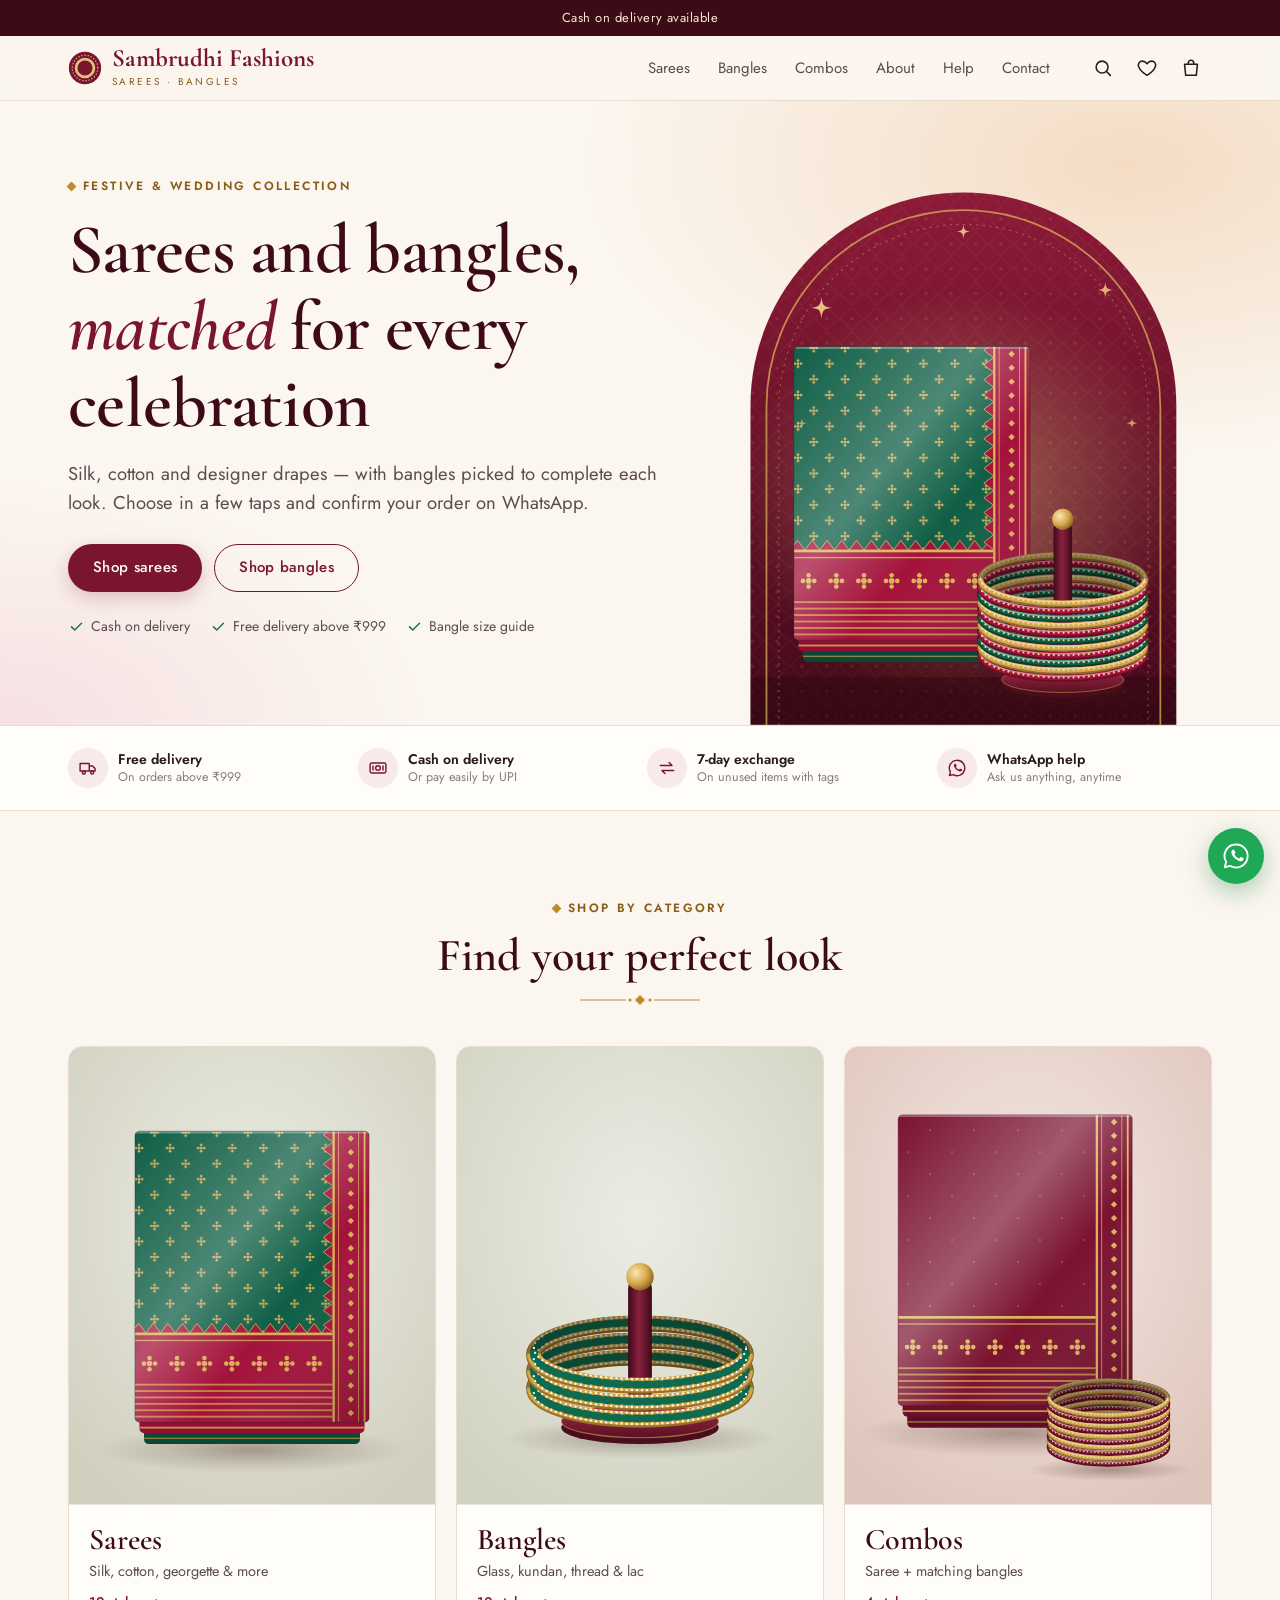
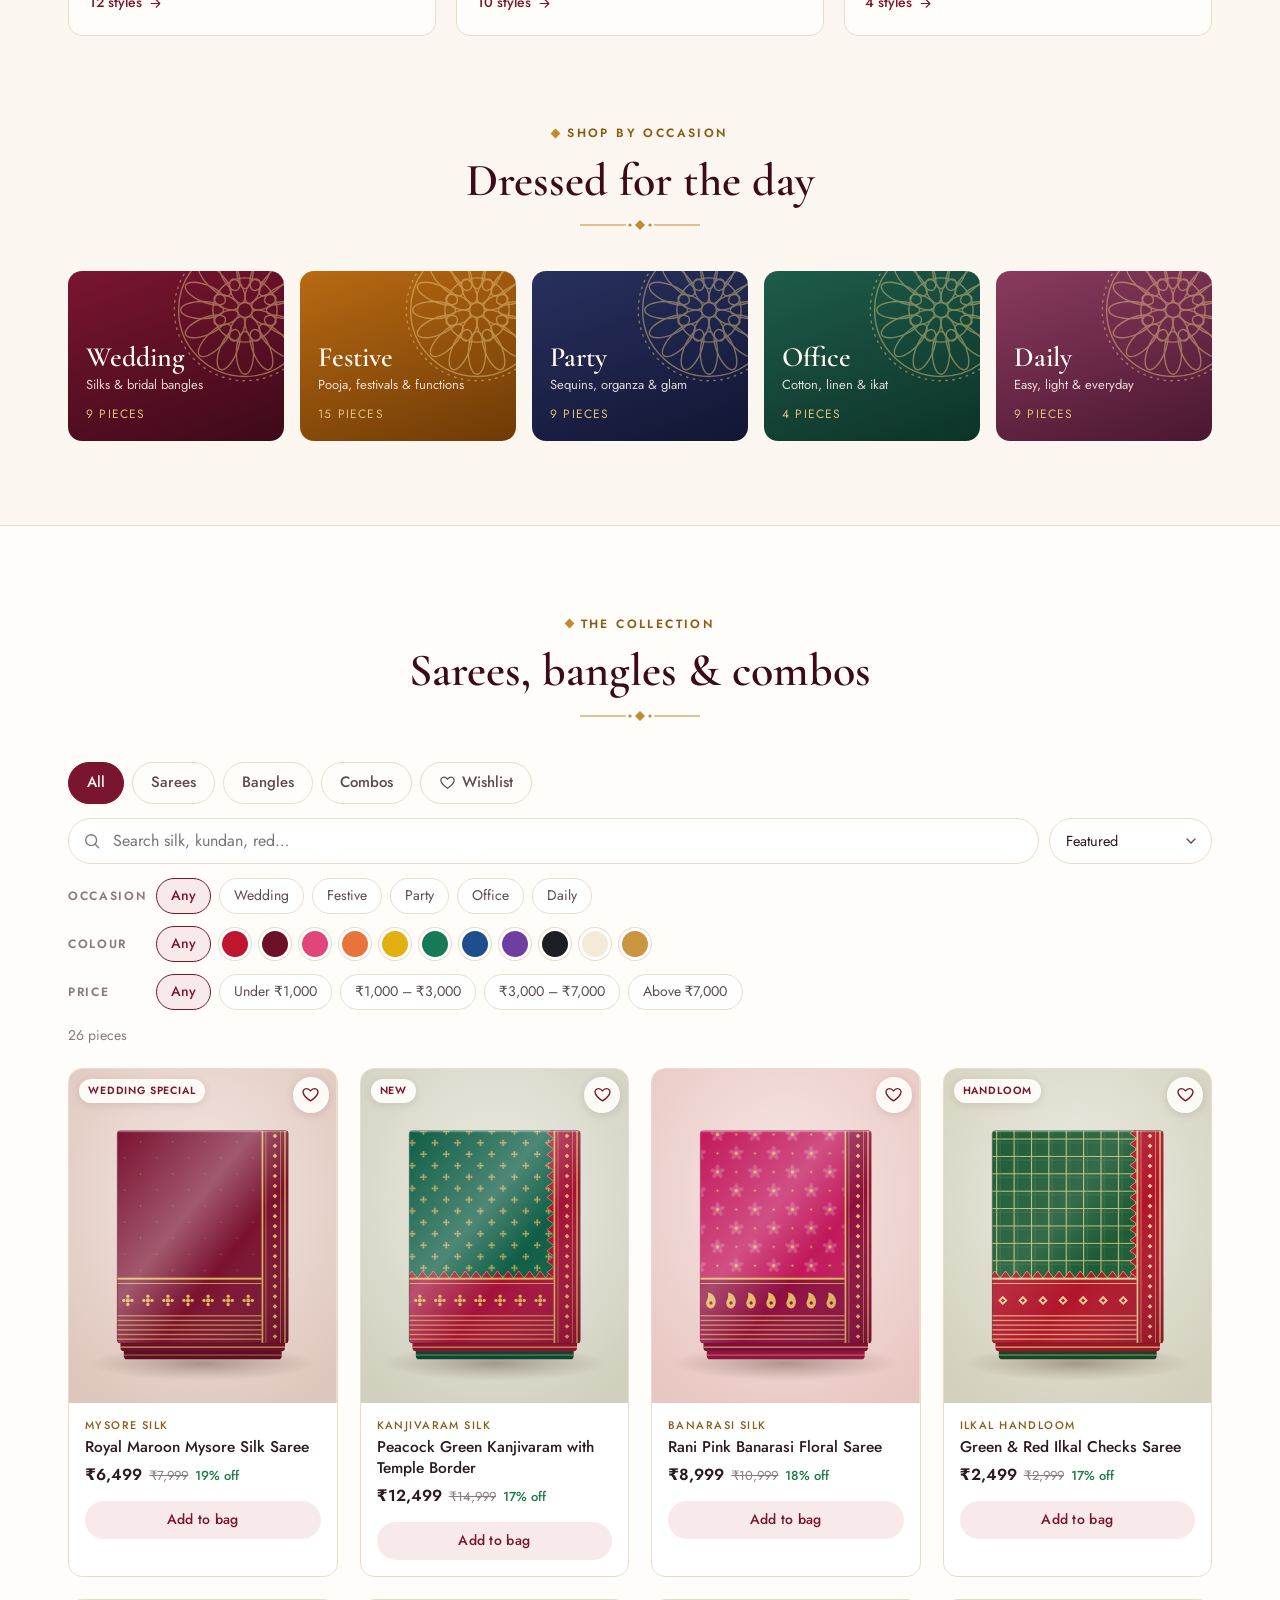
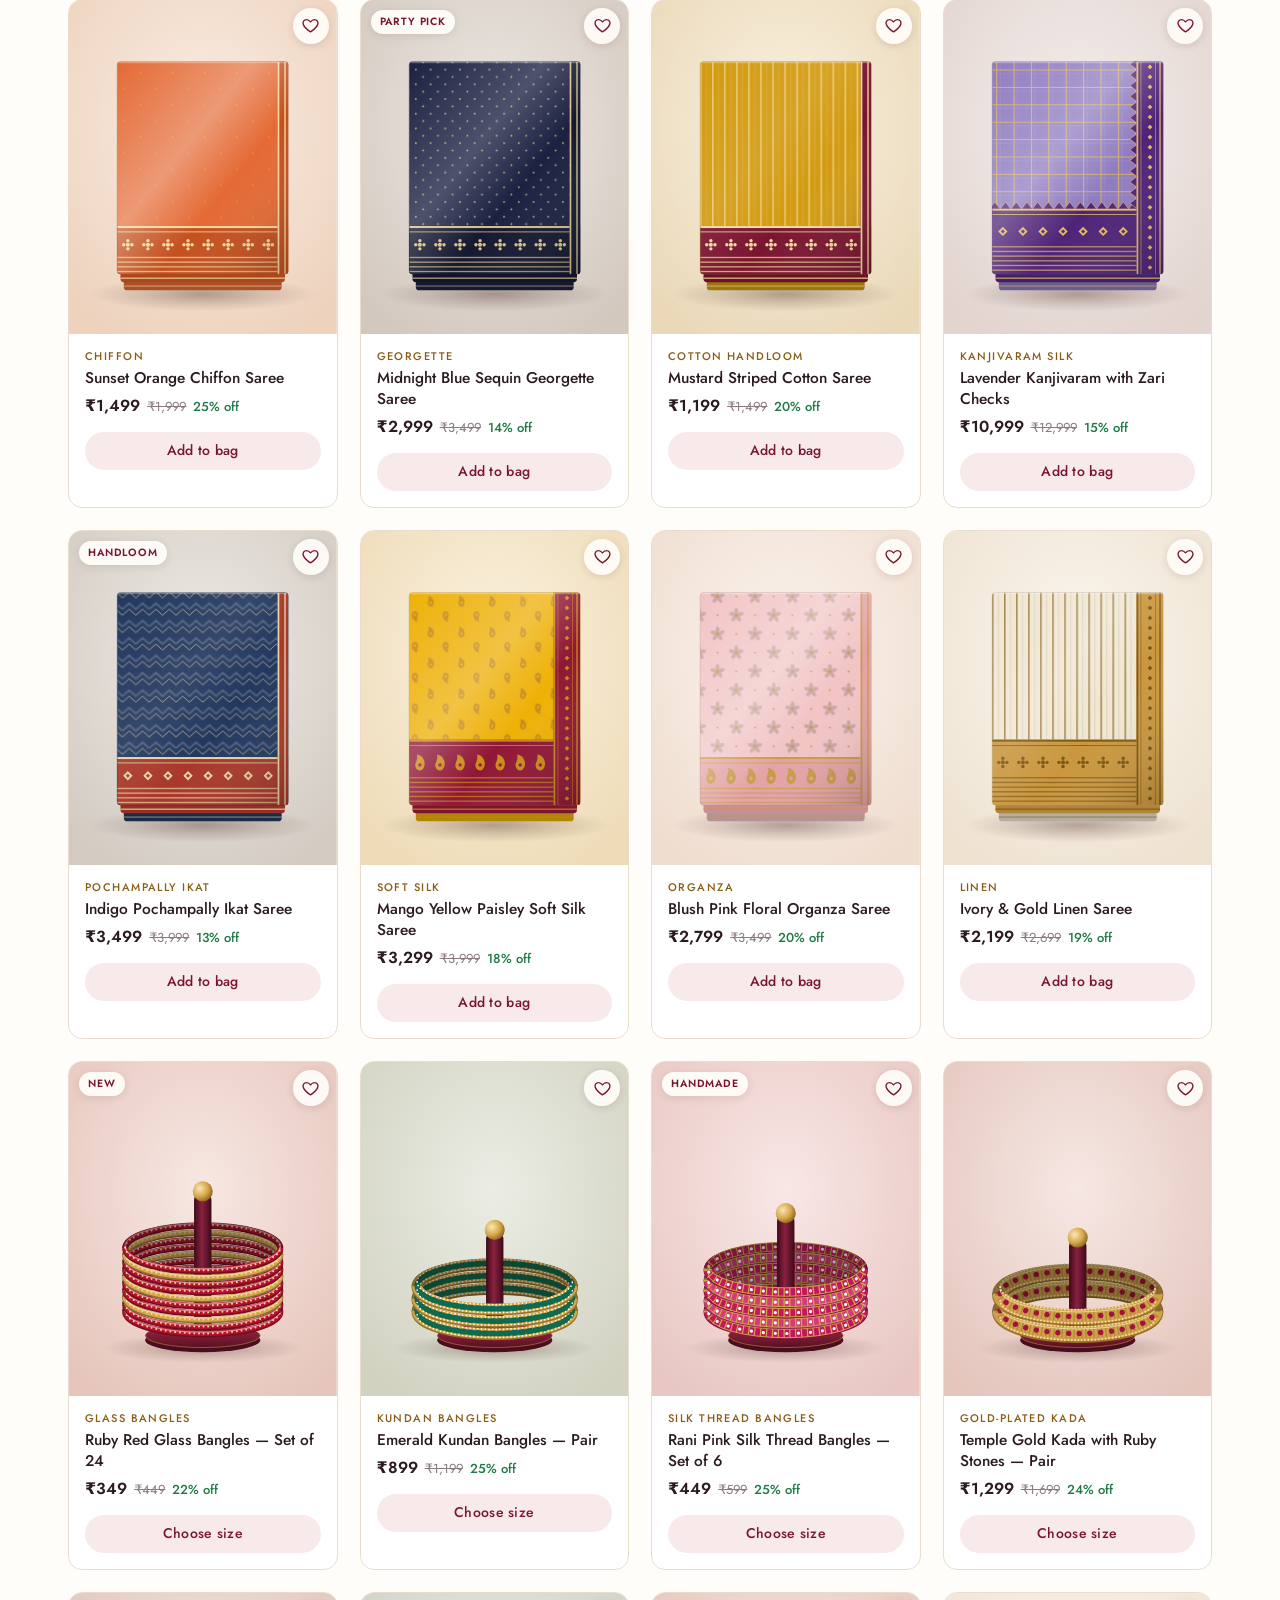
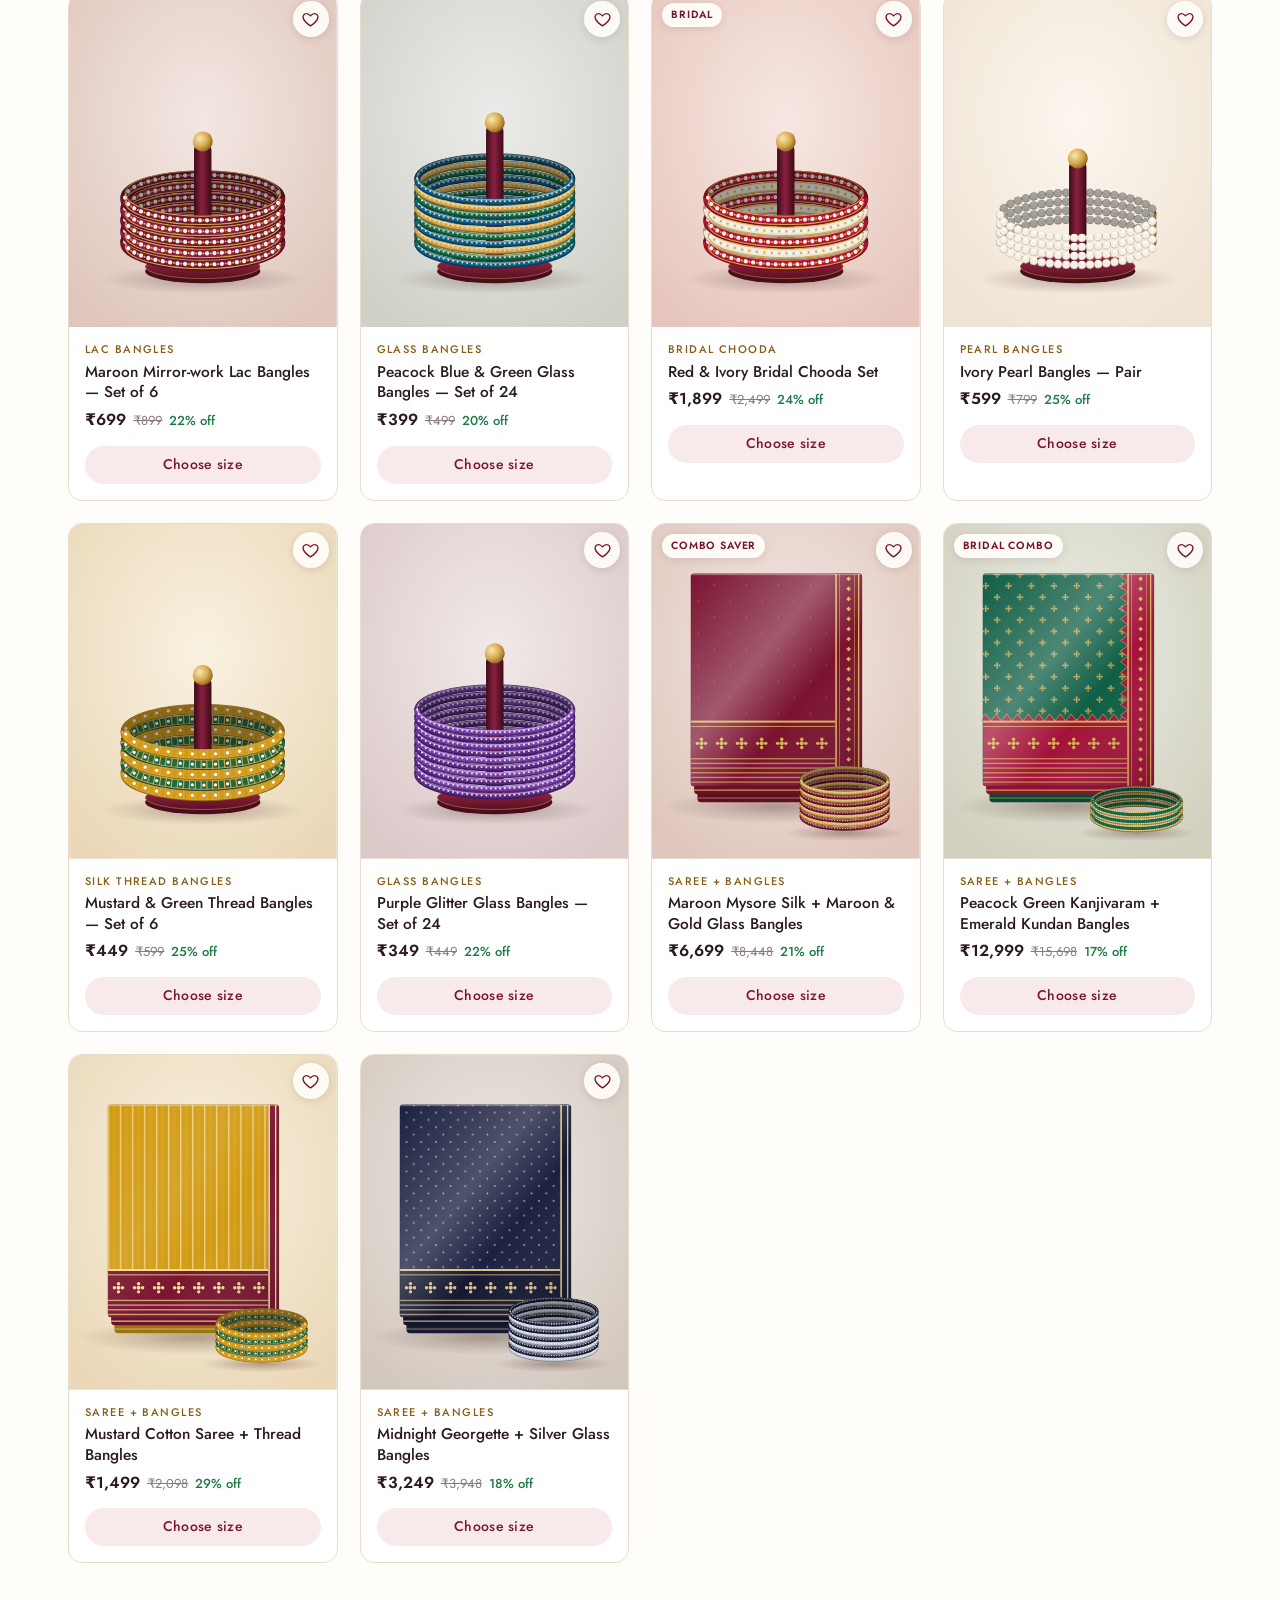
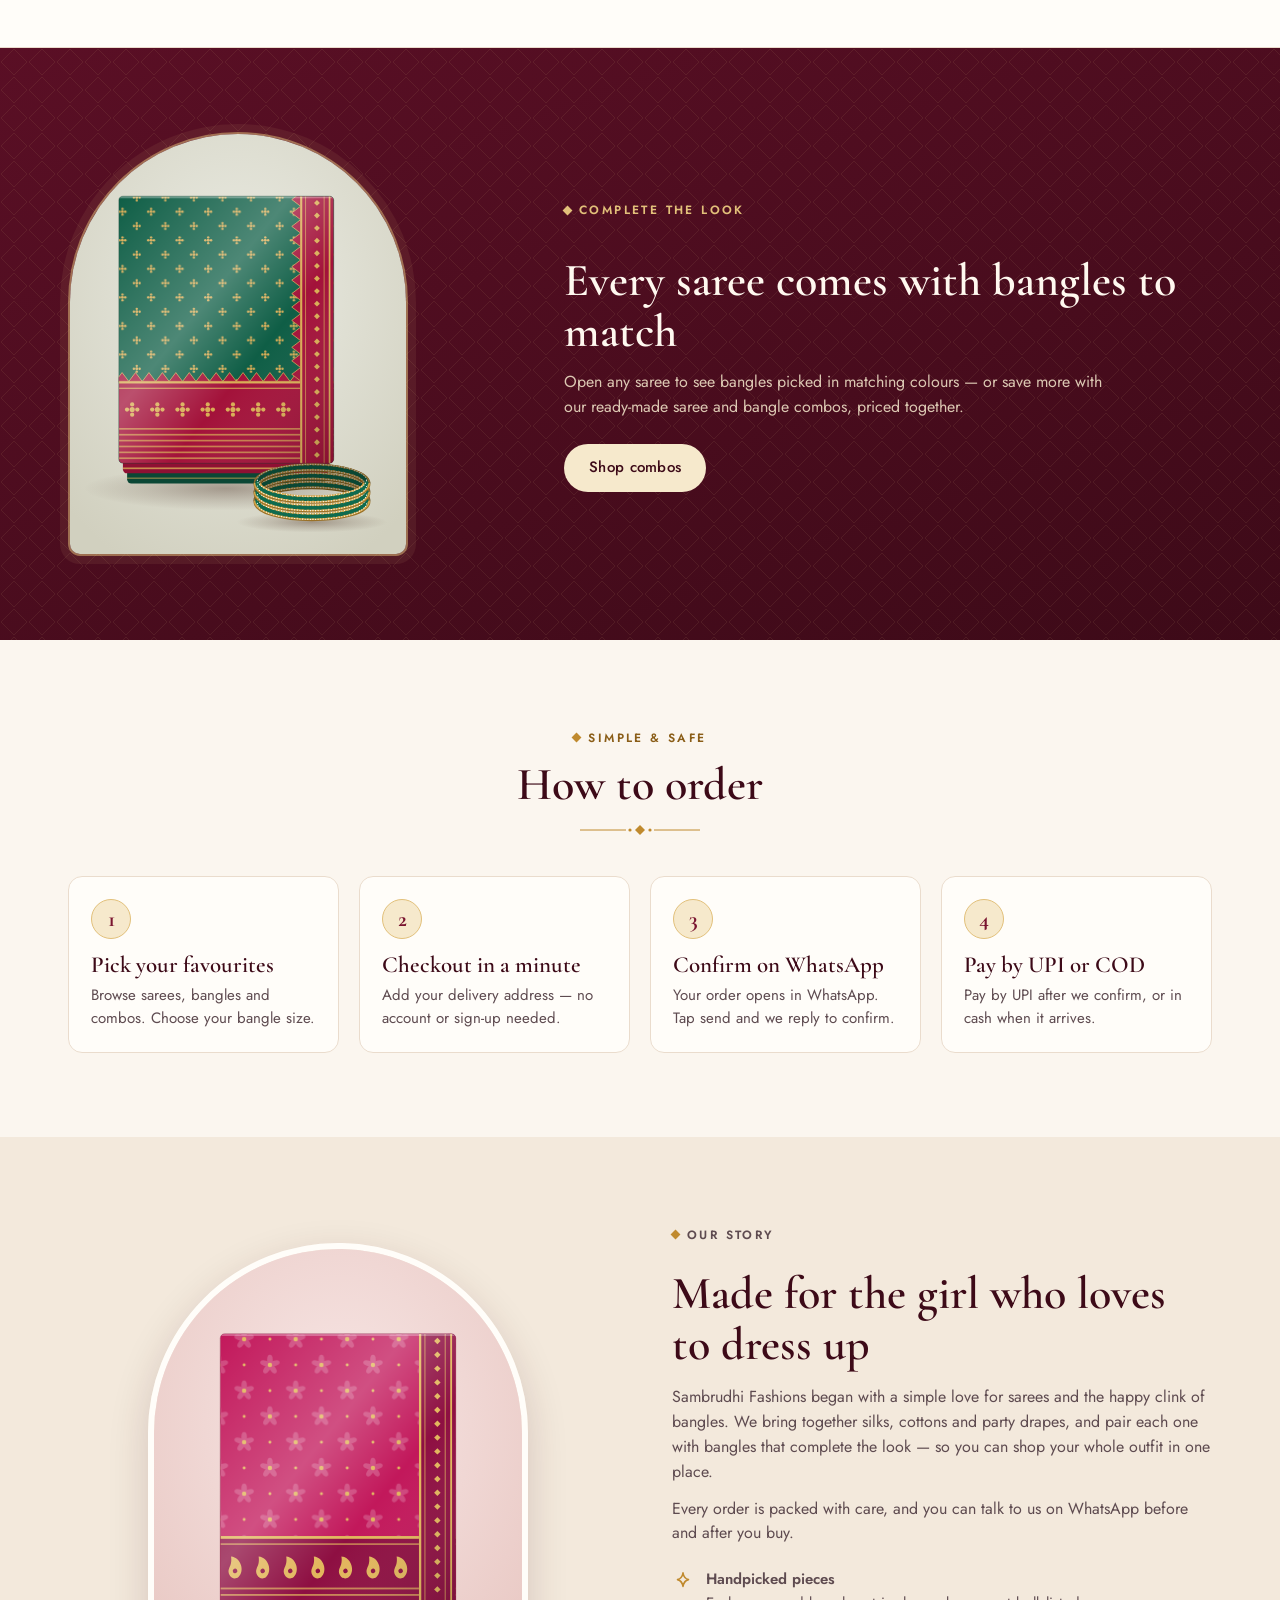
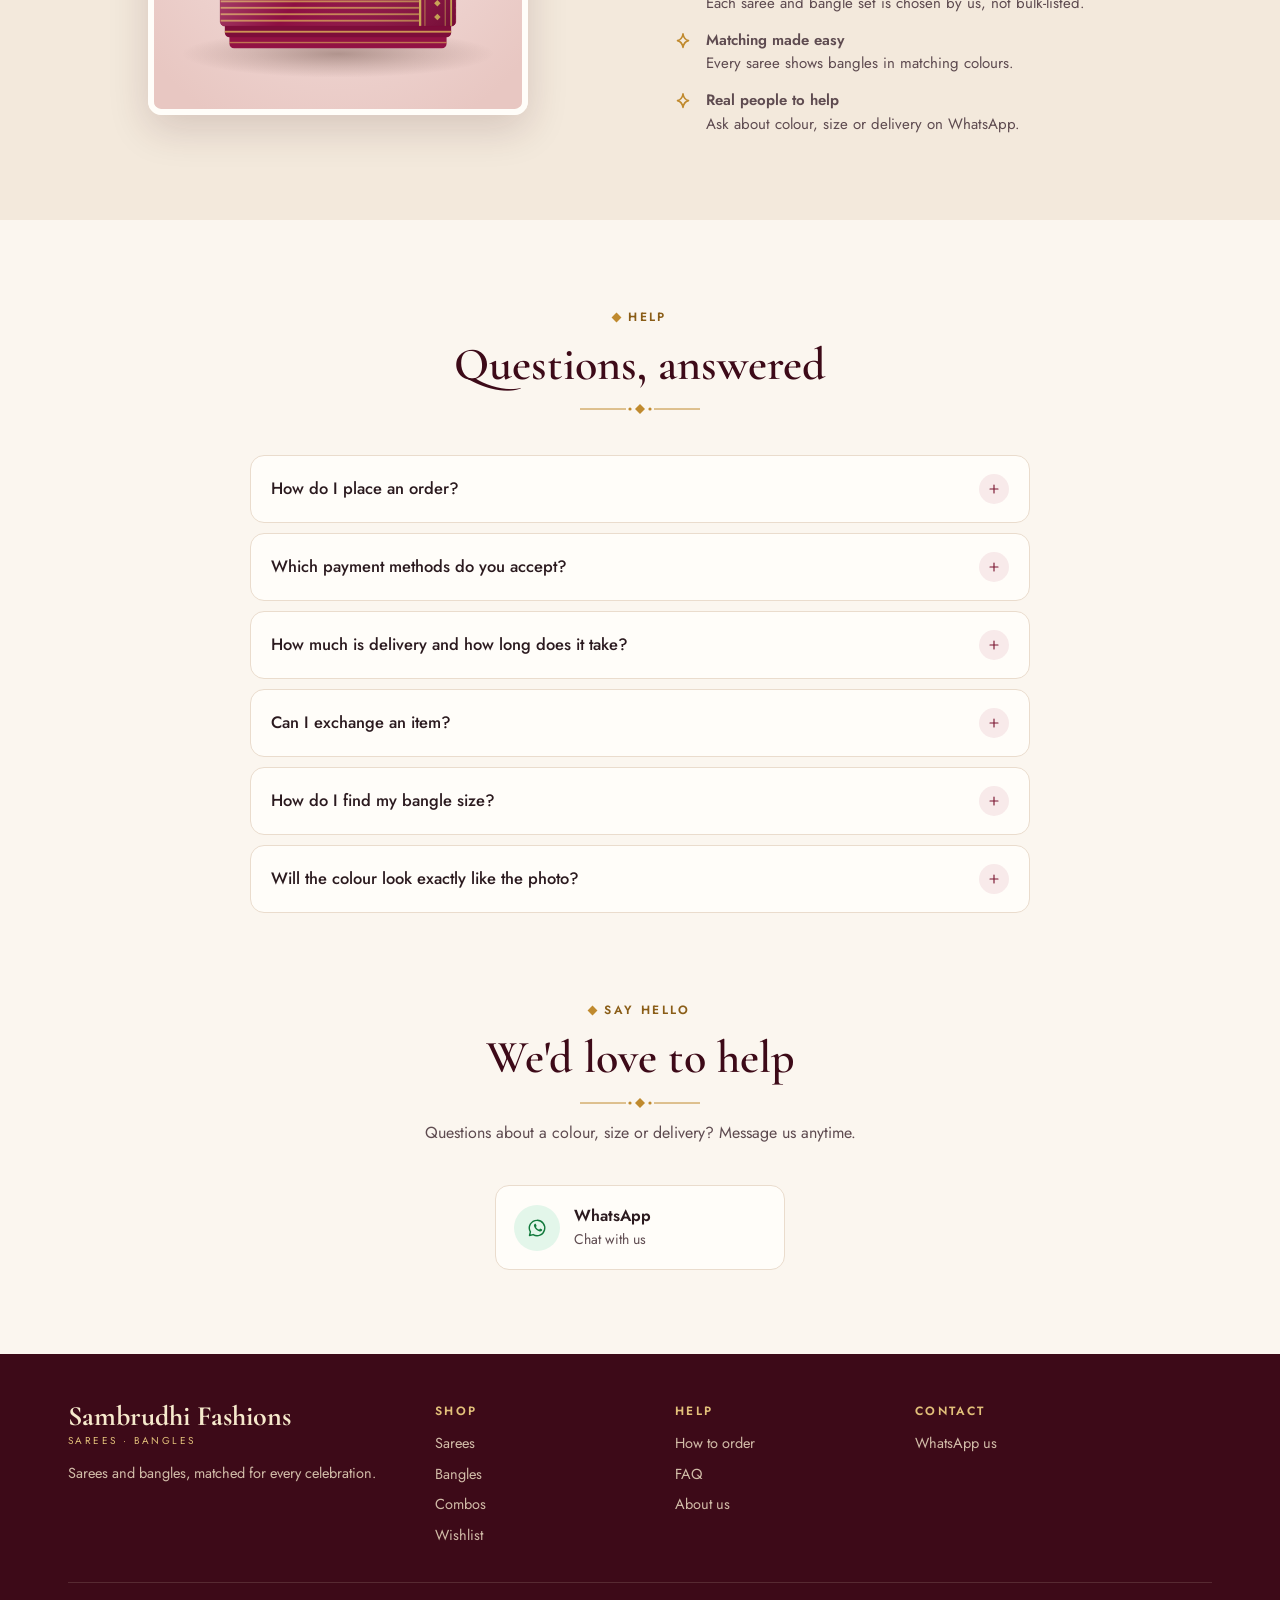
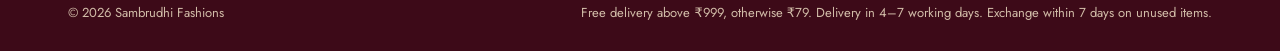
==== index.html @ 908b0602 "Add Sambrudhi Fashions shop website Static saree and bangle store: product grid with occasion, colou" ====
<!doctype html>
<html lang="en">
<head>
  <meta charset="utf-8">
  <meta name="viewport" content="width=device-width, initial-scale=1, viewport-fit=cover">
  <title>Sambrudhi Fashions — Sarees &amp; Bangles</title>
  <meta name="description" content="Shop silk, cotton and designer sarees with matching bangles — glass, kundan, thread and lac. Order easily on WhatsApp, pay by UPI or cash on delivery.">
  <meta name="theme-color" content="#7a1530">
  <meta property="og:title" content="Sambrudhi Fashions — Sarees & Bangles">
  <meta property="og:description" content="Sarees and bangles, matched for every celebration. Order on WhatsApp.">
  <meta property="og:type" content="website">
  <link rel="icon" href="data:image/svg+xml,%3Csvg xmlns='http://www.w3.org/2000/svg' viewBox='0 0 40 40'%3E%3Ccircle cx='20' cy='20' r='19' fill='%237a1530'/%3E%3Ccircle cx='20' cy='20' r='10.5' fill='none' stroke='%23e2c07a' stroke-width='3.2'/%3E%3Ccircle cx='20' cy='20' r='15' fill='none' stroke='%23e2c07a' stroke-width='1.6' stroke-dasharray='0.1 3.6' stroke-linecap='round'/%3E%3C/svg%3E">
  <link rel="preconnect" href="https://fonts.googleapis.com">
  <link rel="preconnect" href="https://fonts.gstatic.com" crossorigin>
  <link rel="stylesheet" href="https://fonts.googleapis.com/css2?family=Cormorant+Garamond:ital,wght@0,500;0,600;0,700;1,500;1,600&family=Jost:wght@400;500;600&display=swap">
  <link rel="stylesheet" href="css/style.css">
</head>
<body>

  <div class="setup" id="setupBanner" hidden></div>
  <div class="announce" aria-live="off"><span id="announce"></span></div>

  <!-- ============================== HEADER ============================== -->
  <header class="header">
    <div class="wrap header-in">
      <button type="button" class="icon-btn only-mobile" id="menuBtn" aria-label="Open menu"><span data-i="menu"></span></button>
      <a class="logo" href="#top" aria-label="Home">
        <svg class="logo-mark" viewBox="0 0 40 40" aria-hidden="true"><circle cx="20" cy="20" r="19" fill="#7a1530"/><circle cx="20" cy="20" r="10.5" fill="none" stroke="#e2c07a" stroke-width="3.2"/><circle cx="20" cy="20" r="15" fill="none" stroke="#e2c07a" stroke-width="1.6" stroke-dasharray="0.1 3.6" stroke-linecap="round"/></svg>
        <span class="logo-text"><span class="logo-name" data-shop-name>Sambrudhi Fashions</span><span class="logo-sub" data-shop-tagline>Sarees · Bangles</span></span>
      </a>
      <nav class="nav only-desktop" aria-label="Main">
        <a href="#shop" data-go="sarees">Sarees</a>
        <a href="#shop" data-go="bangles">Bangles</a>
        <a href="#shop" data-go="combos">Combos</a>
        <a href="#about">About</a>
        <a href="#faq">Help</a>
        <a href="#contact">Contact</a>
      </nav>
      <div class="header-actions">
        <button type="button" class="icon-btn" id="searchBtn" aria-label="Search"><span data-i="search"></span></button>
        <button type="button" class="icon-btn" data-go="wishlist" aria-label="Wishlist"><span data-i="heart"></span><span class="dot" data-wish-count hidden></span></button>
        <button type="button" class="icon-btn" id="bagBtn" aria-label="Open bag"><span data-i="bag"></span><span class="dot" data-bag-count hidden></span></button>
      </div>
    </div>
  </header>

  <main id="top">
    <!-- ============================== HERO ============================== -->
    <section class="hero">
      <div class="wrap hero-in">
        <div class="hero-copy">
          <p class="eyebrow">Festive &amp; wedding collection</p>
          <h1>Sarees and bangles, <em>matched</em> for every celebration</h1>
          <p class="lead">Silk, cotton and designer drapes — with bangles picked to complete each look. Choose in a few taps and confirm your order on WhatsApp.</p>
          <div class="hero-cta">
            <a class="btn btn-primary" href="#shop" data-go="sarees">Shop sarees</a>
            <a class="btn btn-ghost" href="#shop" data-go="bangles">Shop bangles</a>
          </div>
          <ul class="hero-points" id="heroPoints"></ul>
        </div>
        <div class="hero-art" id="heroArt"></div>
      </div>
    </section>

    <div class="trust-wrap"><ul class="trust" id="trust"></ul></div>

    <!-- ============================ CATEGORIES ============================ -->
    <section class="section" id="categories">
      <div class="wrap">
        <div class="section-head">
          <p class="eyebrow">Shop by category</p>
          <h2>Find your perfect look</h2>
        </div>
        <div class="cat-grid" id="catGrid"></div>
      </div>
    </section>

    <!-- ============================= OCCASIONS ============================= -->
    <section class="section occ-section" id="occasions">
      <div class="wrap">
        <div class="section-head">
          <p class="eyebrow">Shop by occasion</p>
          <h2>Dressed for the day</h2>
        </div>
        <div class="occ-grid" id="occGrid"></div>
      </div>
    </section>

    <!-- =============================== SHOP =============================== -->
    <section class="section shop" id="shop">
      <div class="wrap">
        <div class="section-head">
          <p class="eyebrow">The collection</p>
          <h2>Sarees, bangles &amp; combos</h2>
        </div>

        <div class="toolbar">
          <div class="tabs" id="catTabs" aria-label="Category"></div>
          <div class="tool-row">
            <label class="search">
              <span data-i="search"></span>
              <input id="searchInput" type="search" placeholder="Search silk, kundan, red…" autocomplete="off" enterkeyhint="search" aria-label="Search products">
            </label>
            <select class="select" id="sortSelect" aria-label="Sort by">
              <option value="featured">Featured</option>
              <option value="new">Newest</option>
              <option value="low">Price: low to high</option>
              <option value="high">Price: high to low</option>
              <option value="off">Biggest discount</option>
            </select>
            <button type="button" class="btn btn-outline only-mobile" id="filterToggle" aria-expanded="false" aria-controls="filterPanel">Filters <span id="filterCount"></span></button>
          </div>
          <div class="filter-panel" id="filterPanel">
            <div class="f-group"><span class="f-label">Occasion</span><div class="chips" id="occasionChips"></div></div>
            <div class="f-group"><span class="f-label">Colour</span><div class="chips" id="colorChips"></div></div>
            <div class="f-group"><span class="f-label">Price</span><div class="chips" id="priceChips"></div></div>
          </div>
          <div class="result-bar"><span id="resultCount" aria-live="polite"></span><button type="button" class="link-btn" id="clearFilters" hidden>Clear filters</button></div>
        </div>

        <div class="grid" id="grid"></div>
      </div>
    </section>

    <!-- ========================= COMPLETE THE LOOK ========================= -->
    <section class="section match" id="matchSection">
      <div class="wrap match-in">
        <div class="match-art" id="matchArt"></div>
        <div class="match-copy">
          <p class="eyebrow">Complete the look</p>
          <h2>Every saree comes with bangles to match</h2>
          <p>Open any saree to see bangles picked in matching colours — or save more with our ready-made saree and bangle combos, priced together.</p>
          <a class="btn btn-primary" href="#shop" data-go="combos">Shop combos</a>
        </div>
      </div>
    </section>

    <!-- =========================== HOW TO ORDER =========================== -->
    <section class="section" id="how">
      <div class="wrap">
        <div class="section-head">
          <p class="eyebrow">Simple &amp; safe</p>
          <h2>How to order</h2>
        </div>
        <ol class="steps" id="steps"></ol>
      </div>
    </section>

    <!-- =============================== ABOUT =============================== -->
    <section class="section about" id="about">
      <div class="wrap about-in">
        <div class="about-art"><div id="aboutArt"></div></div>
        <div class="about-copy">
          <p class="eyebrow">Our story</p>
          <h2 id="aboutTitle"></h2>
          <div id="aboutText"></div>
          <ul class="about-points" id="aboutPoints"></ul>
        </div>
      </div>
    </section>

    <!-- ================================ FAQ ================================ -->
    <section class="section" id="faq">
      <div class="wrap">
        <div class="section-head">
          <p class="eyebrow">Help</p>
          <h2>Questions, answered</h2>
        </div>
        <div class="faq-list" id="faqList"></div>
      </div>
    </section>

    <!-- ============================== CONTACT ============================== -->
    <section class="section contact" id="contact">
      <div class="wrap">
        <div class="section-head">
          <p class="eyebrow">Say hello</p>
          <h2>We'd love to help</h2>
          <p class="sub">Questions about a colour, size or delivery? Message us anytime.</p>
        </div>
        <div class="contact-grid" id="contactGrid"></div>
      </div>
    </section>
  </main>

  <!-- ============================== FOOTER ============================== -->
  <footer class="footer">
    <div class="wrap">
      <div class="footer-in">
        <div class="footer-brand">
          <span class="logo-text"><span class="logo-name" data-shop-name>Sambrudhi Fashions</span><span class="logo-sub" data-shop-tagline>Sarees · Bangles</span></span>
          <p>Sarees and bangles, matched for every celebration.</p>
        </div>
        <div>
          <h4>Shop</h4>
          <ul>
            <li><a href="#shop" data-go="sarees">Sarees</a></li>
            <li><a href="#shop" data-go="bangles">Bangles</a></li>
            <li><a href="#shop" data-go="combos">Combos</a></li>
            <li><a href="#shop" data-go="wishlist">Wishlist</a></li>
          </ul>
        </div>
        <div>
          <h4>Help</h4>
          <ul>
            <li><a href="#how">How to order</a></li>
            <li><a href="#faq">FAQ</a></li>
            <li><a href="#about">About us</a></li>
          </ul>
        </div>
        <div>
          <h4>Contact</h4>
          <ul id="footContact"></ul>
        </div>
      </div>
      <div class="footer-bottom">
        <span>© <span id="year"></span> <span data-shop-name>Sambrudhi Fashions</span></span>
        <span id="footPolicy"></span>
      </div>
    </div>
  </footer>

  <a class="wa-float" id="waFloat" href="#contact" target="_blank" rel="noopener" aria-label="Chat with us on WhatsApp"><span data-i="wa"></span></a>

  <!-- ========================== PRODUCT DETAILS ========================== -->
  <dialog class="modal" id="productModal">
    <button type="button" class="modal-close" data-close aria-label="Close"><span data-i="close"></span></button>
    <div id="pmBody"></div>
  </dialog>

  <!-- ================================ BAG ================================ -->
  <dialog class="drawer" id="bagDrawer" aria-labelledby="bagTitle">
    <div class="drawer-head">
      <h2 id="bagTitle">Your bag <span id="bagHeadCount"></span></h2>
      <button type="button" class="icon-btn" data-close aria-label="Close bag"><span data-i="close"></span></button>
    </div>
    <div class="drawer-body" id="bagItems"></div>
    <div class="drawer-foot" id="bagFoot">
      <div class="free-meter" id="freeMeter"></div>
      <div class="sum-row"><span>Items total</span><span id="bagSub"></span></div>
      <div class="sum-row"><span>Delivery</span><span id="bagDelivery"></span></div>
      <div class="sum-row total"><span>Total</span><span id="bagTotal"></span></div>
      <button type="button" class="btn btn-primary btn-block" id="checkoutBtn">Checkout</button>
      <p class="fine">No sign-up needed — you'll confirm your order on WhatsApp.</p>
    </div>
  </dialog>

  <!-- ============================== CHECKOUT ============================== -->
  <dialog class="modal modal-checkout" id="checkoutModal" aria-labelledby="coTitle">
    <button type="button" class="modal-close" data-close aria-label="Close"><span data-i="close"></span></button>
    <div class="co-wrap" id="coForm">
      <h2 id="coTitle">Delivery details</h2>
      <p class="sub">We'll send your order to WhatsApp so you can confirm it with us.</p>
      <form id="checkoutForm" class="co-grid">
        <div>
          <div class="field">
            <label for="f-name">Full name</label>
            <input id="f-name" name="name" required autocomplete="name" maxlength="60">
          </div>
          <div class="field">
            <label for="f-phone">Mobile number</label>
            <input id="f-phone" name="phone" type="tel" inputmode="tel" required autocomplete="tel" maxlength="16" placeholder="10-digit mobile number">
          </div>
          <div class="field">
            <label for="f-address">Address <small>(house no., street, area, landmark)</small></label>
            <textarea id="f-address" name="address" required autocomplete="street-address" maxlength="300"></textarea>
          </div>
          <div class="row2">
            <div class="field">
              <label for="f-city">City</label>
              <input id="f-city" name="city" required autocomplete="address-level2" maxlength="40">
            </div>
            <div class="field">
              <label for="f-pin">Pincode</label>
              <input id="f-pin" name="pincode" required inputmode="numeric" autocomplete="postal-code" pattern="[1-9][0-9]{5}" maxlength="6" title="6-digit pincode">
            </div>
          </div>
          <div class="field">
            <label for="f-note">Note <small>(optional — gift message, preferred delivery time)</small></label>
            <input id="f-note" name="note" maxlength="200">
          </div>
          <fieldset class="pay">
            <legend>Payment</legend>
            <label class="pay-opt"><input type="radio" name="payment" value="upi" checked><span><strong>UPI</strong><small>Google Pay, PhonePe, Paytm — pay after we confirm</small></span></label>
            <label class="pay-opt" id="codOpt"><input type="radio" name="payment" value="cod"><span><strong>Cash on delivery</strong><small id="codNote">Pay when your order arrives</small></span></label>
          </fieldset>
        </div>
        <div>
          <div class="co-summary" id="coSummary"></div>
          <div class="co-submit">
            <p class="form-error" id="coError" hidden></p>
            <button type="submit" class="btn btn-wa btn-block"><span data-i="wa"></span> Place order on WhatsApp</button>
            <p class="fine">Your details are only sent to us, in this WhatsApp message.</p>
          </div>
        </div>
      </form>
    </div>
    <div id="coDone" hidden></div>
  </dialog>

  <!-- ============================ MOBILE MENU ============================ -->
  <dialog class="drawer drawer-left" id="menuDrawer" aria-label="Menu">
    <div class="drawer-head">
      <span class="logo-text"><span class="logo-name" data-shop-name>Sambrudhi Fashions</span><span class="logo-sub" data-shop-tagline>Sarees · Bangles</span></span>
      <button type="button" class="icon-btn" data-close aria-label="Close menu"><span data-i="close"></span></button>
    </div>
    <ul class="menu-links">
      <li><a href="#shop" data-go="sarees">Sarees</a></li>
      <li><a href="#shop" data-go="bangles">Bangles</a></li>
      <li><a href="#shop" data-go="combos">Combos</a></li>
      <li><a href="#shop" data-go="wishlist">Wishlist</a></li>
      <li><a href="#about" data-close>About us</a></li>
      <li><a href="#faq" data-close>Help &amp; FAQ</a></li>
      <li><a href="#contact" data-close>Contact</a></li>
    </ul>
    <div class="menu-foot" id="menuFoot"></div>
  </dialog>

  <div class="toast" id="toast" popover="manual" role="status" aria-live="polite"></div>

  <script src="js/shop-config.js"></script>
  <script src="js/products.js"></script>
  <script src="js/art.js"></script>
  <script src="js/app.js"></script>
</body>
</html>
---- css/style.css ----
/* =====================================================================
   style.css — colours and fonts are set at the top (:root) so the
   whole look can be changed in one place.
   ===================================================================== */
:root {
  --maroon: #7a1530;
  --maroon-2: #5c0f24;
  --maroon-3: #3d0a18;
  --gold: #c08a2e;
  --gold-ink: #8a5d17;
  --gold-2: #e2c07a;
  --gold-3: #f6e9cc;
  --cream: #fbf6ef;
  --ivory: #fffdf9;
  --sand: #f3e9dc;
  --rose: #f8eaea;
  --ink: #2b1a1f;
  --ink-2: #5e4b50;
  --muted: #8a7a7e;
  --line: #eadccd;
  --ok: #1d7a45;
  --wa: #1fa855;
  --wa-ink: #137a3d;
  --danger: #b42318;

  --r-sm: 8px;
  --r: 14px;
  --r-lg: 22px;
  --shadow-1: 0 1px 2px rgba(61, 10, 24, .05), 0 4px 16px rgba(61, 10, 24, .06);
  --shadow-2: 0 14px 40px rgba(61, 10, 24, .16);
  --serif: 'Cormorant Garamond', 'Iowan Old Style', Georgia, serif;
  --sans: 'Jost', system-ui, -apple-system, 'Segoe UI', Roboto, sans-serif;
  --maxw: 1200px;
  --header-h: 64px;
  color-scheme: light;
}

/* ---- base ------------------------------------------------------------ */
*, *::before, *::after { box-sizing: border-box; }
html { scroll-behavior: smooth; -webkit-text-size-adjust: 100%; }
body {
  margin: 0;
  font-family: var(--sans);
  font-size: 16px;
  line-height: 1.55;
  color: var(--ink);
  background: var(--cream);
  -webkit-font-smoothing: antialiased;
  overflow-x: hidden;
}
body:has(dialog[open]) { overflow: hidden; }
img, svg { display: block; max-width: 100%; }
button { font: inherit; color: inherit; cursor: pointer; }
a { color: inherit; }
h1, h2, h3 { font-family: var(--serif); font-weight: 600; line-height: 1.1; margin: 0; color: var(--maroon-3); }
p { margin: 0; }
code { font-family: ui-monospace, Consolas, monospace; font-size: .92em; background: rgba(0, 0, 0, .06); padding: 1px 5px; border-radius: 4px; }
[hidden] { display: none !important; }
:focus-visible { outline: 2px solid var(--gold); outline-offset: 2px; }
section[id] { scroll-margin-top: calc(var(--header-h) + 8px); }
.wrap { max-width: var(--maxw); margin: 0 auto; padding: 0 16px; }
@media (min-width: 768px) { .wrap { padding: 0 28px; } }

.ico { width: 20px; height: 20px; fill: none; stroke: currentColor; stroke-width: 1.7; stroke-linecap: round; stroke-linejoin: round; flex: none; }
.ico .fill { fill: currentColor; stroke: none; }

.only-desktop { display: none !important; }
@media (min-width: 960px) {
  .only-desktop { display: flex !important; }
  .only-mobile { display: none !important; }
}

.eyebrow {
  display: inline-flex; align-items: center; gap: 8px;
  font-size: 12px; font-weight: 600; letter-spacing: .2em; text-transform: uppercase;
  color: var(--gold-ink);
}
.eyebrow::before { content: ''; width: 7px; height: 7px; background: var(--gold); transform: rotate(45deg); }

/* ---- buttons ----------------------------------------------------------- */
.btn {
  display: inline-flex; align-items: center; justify-content: center; gap: 8px;
  height: 48px; padding: 0 24px; border-radius: 999px; border: 1.5px solid transparent;
  font-weight: 500; font-size: 15px; letter-spacing: .02em; text-decoration: none; white-space: nowrap;
  transition: background-color .2s, border-color .2s, color .2s, box-shadow .2s, transform .1s;
}
.btn:active { transform: translateY(1px); }
.btn:disabled { opacity: .5; cursor: not-allowed; transform: none; }
.btn .ico { width: 19px; height: 19px; }
.btn-primary { background: var(--maroon); color: #fff8ef; box-shadow: 0 6px 18px rgba(122, 21, 48, .22); }
.btn-primary:hover:not(:disabled) { background: var(--maroon-2); }
.btn-primary.added { background: var(--ok); box-shadow: none; }
.btn-ghost { border-color: var(--maroon); color: var(--maroon); background: transparent; }
.btn-ghost:hover { background: var(--maroon); color: #fff8ef; }
.btn-outline { border-color: var(--line); background: var(--ivory); color: var(--ink); }
.btn-outline:hover { border-color: var(--maroon); color: var(--maroon); }
.btn-soft { background: var(--rose); color: var(--maroon); }
.btn-soft:hover:not(:disabled) { background: var(--maroon); color: #fff8ef; }
.btn-wa { background: var(--wa); color: #fff; box-shadow: 0 6px 18px rgba(31, 168, 85, .25); }
.btn-wa:hover { background: var(--wa-ink); }
.btn-sm { height: 38px; padding: 0 16px; font-size: 14px; }
.btn-block { width: 100%; }
.btn-icon { width: 48px; padding: 0; }
.link-btn { background: none; border: 0; padding: 4px 0; color: var(--maroon); font-weight: 500; text-decoration: underline; text-underline-offset: 3px; font-size: 14px; }

.icon-btn {
  position: relative; display: inline-grid; place-items: center;
  width: 42px; height: 42px; border-radius: 999px; border: 0; background: transparent; color: var(--ink);
  transition: background-color .2s;
}
.icon-btn:hover { background: var(--sand); }
.icon-btn .ico { width: 22px; height: 22px; }
.icon-btn.sm { width: 34px; height: 34px; }
.icon-btn.sm .ico { width: 18px; height: 18px; }
.dot {
  position: absolute; top: 3px; right: 1px; min-width: 18px; height: 18px; padding: 0 5px;
  border-radius: 999px; background: var(--maroon); color: #fff; font-size: 11px; font-weight: 600;
  display: grid; place-items: center; line-height: 1; border: 2px solid var(--cream);
}
.dot.bump { animation: bump .45s ease; }
@keyframes bump { 40% { transform: scale(1.35); } }

/* ---- setup banner + announcement ------------------------------------------ */
.setup { background: #fff4d1; color: #5f4300; border-bottom: 1px solid #efd58a; font-size: 14px; padding: 10px 16px; text-align: center; }
.announce { background: var(--maroon-3); color: var(--gold-3); font-size: 13px; letter-spacing: .04em; text-align: center; padding: 8px 16px; }
#announce { transition: opacity .35s; display: block; }
#announce.fade { opacity: 0; }

/* ---- header -------------------------------------------------------------- */
.header {
  position: sticky; top: 0; z-index: 40;
  background: rgba(251, 246, 239, .9);
  -webkit-backdrop-filter: saturate(1.4) blur(12px); backdrop-filter: saturate(1.4) blur(12px);
  border-bottom: 1px solid var(--line);
}
.header-in { display: flex; align-items: center; gap: 8px; height: var(--header-h); }
.logo { display: flex; align-items: center; gap: 10px; text-decoration: none; margin-right: auto; min-width: 0; }
.logo-mark { width: 34px; height: 34px; flex: none; }
.logo-text { display: flex; flex-direction: column; min-width: 0; }
.logo-name { font-family: var(--serif); font-weight: 700; font-size: 22px; line-height: 1; color: var(--maroon); white-space: nowrap; overflow: hidden; text-overflow: ellipsis; }
.logo-sub { font-size: 10px; letter-spacing: .24em; text-transform: uppercase; color: var(--gold-ink); margin-top: 3px; white-space: nowrap; }
@media (min-width: 480px) { .logo-name { font-size: 25px; } }
@media (max-width: 479px) {
  .logo-mark, #searchBtn { display: none; }  /* phones: room for the full shop name; search lives in the shop section */
  .logo-name { font-size: 21px; }
  .logo-sub { font-size: 9.5px; }
}
@media (max-width: 359px) { .logo-name { font-size: 18px; } }
.nav { gap: 4px; margin-right: 12px; }
.nav a { text-decoration: none; font-size: 15px; color: var(--ink-2); padding: 8px 12px; border-radius: 999px; transition: color .2s, background-color .2s; }
.nav a:hover { color: var(--maroon); background: var(--sand); }
.header-actions { display: flex; align-items: center; gap: 2px; }

/* ---- hero ---------------------------------------------------------------- */
.hero {
  position: relative; overflow: hidden;
  background:
    radial-gradient(900px 480px at 88% 10%, #f4dcc4 0, rgba(244, 220, 196, 0) 60%),
    radial-gradient(700px 400px at 0% 100%, #f6e0e2 0, rgba(246, 224, 226, 0) 60%),
    var(--cream);
  border-bottom: 1px solid var(--line);
}
.hero-in { display: grid; gap: 28px; padding-top: 36px; align-items: end; }
.hero-copy { padding-bottom: 8px; }
.hero h1 { font-size: clamp(40px, 7vw, 70px); letter-spacing: -.01em; margin: 14px 0 0; }
.hero h1 em { font-style: italic; color: var(--maroon); }
.lead { font-size: clamp(16px, 1.7vw, 18.5px); color: var(--ink-2); max-width: 32em; margin: 18px 0 26px; }
.hero-cta { display: flex; flex-wrap: wrap; gap: 12px; }
.hero-points { list-style: none; padding: 0; margin: 24px 0 0; display: flex; flex-wrap: wrap; gap: 8px 20px; font-size: 14px; color: var(--ink-2); }
.hero-points li { display: inline-flex; align-items: center; gap: 6px; }
.hero-points .ico { width: 17px; height: 17px; color: var(--ok); stroke-width: 2.2; }
.hero-art { width: 100%; max-width: 400px; margin: 0 auto; }
.hero-art svg { width: 100%; height: auto; }
@media (min-width: 900px) {
  .hero-in { grid-template-columns: 1.1fr .9fr; gap: 40px; padding-top: 56px; }
  .hero-copy { padding-bottom: 72px; align-self: center; }
  .hero-art { max-width: 520px; }
}

/* ---- trust strip ------------------------------------------------------------ */
.trust-wrap { background: var(--ivory); border-bottom: 1px solid var(--line); }
.trust { list-style: none; margin: 0 auto; padding: 18px 16px; display: grid; grid-template-columns: 1fr 1fr; gap: 16px 14px; max-width: var(--maxw); }
.trust li { display: flex; align-items: center; gap: 10px; min-width: 0; }
.trust-ico { width: 40px; height: 40px; flex: none; border-radius: 50%; background: var(--rose); color: var(--maroon); display: grid; place-items: center; }
.trust strong { display: block; font-size: 14px; font-weight: 600; line-height: 1.25; }
.trust small { display: block; font-size: 12.5px; color: var(--muted); line-height: 1.3; }
@media (min-width: 860px) { .trust { grid-template-columns: repeat(4, 1fr); padding: 22px 28px; } }

/* ---- sections ----------------------------------------------------------------- */
.section { padding: 56px 0; }
@media (min-width: 900px) { .section { padding: 84px 0; } }
.section-head { text-align: center; margin-bottom: 28px; }
.section-head h2 { font-size: clamp(30px, 4.4vw, 46px); margin-top: 10px; }
.section-head h2::after {
  content: ''; display: block; width: 120px; height: 12px; margin: 14px auto 0;
  background: url("data:image/svg+xml,%3Csvg xmlns='http://www.w3.org/2000/svg' viewBox='0 0 120 12'%3E%3Cpath d='M0 6h46M74 6h46' stroke='%23c08a2e' stroke-width='1'/%3E%3Cpath d='M60 1l5 5-5 5-5-5z' fill='%23c08a2e'/%3E%3Ccircle cx='50' cy='6' r='1.6' fill='%23c08a2e'/%3E%3Ccircle cx='70' cy='6' r='1.6' fill='%23c08a2e'/%3E%3C/svg%3E") center / contain no-repeat;
}
.section-head p.sub { color: var(--ink-2); margin-top: 12px; }
@media (min-width: 900px) { .section-head { margin-bottom: 40px; } }

/* ---- categories ------------------------------------------------------------- */
.cat-grid { display: grid; grid-template-columns: repeat(3, 1fr); gap: 10px; }
@media (min-width: 700px) { .cat-grid { gap: 20px; } }
.cat-card {
  display: flex; flex-direction: column; text-decoration: none; background: var(--ivory);
  border: 1px solid var(--line); border-radius: var(--r); overflow: hidden;
  transition: transform .25s, box-shadow .25s;
}
.cat-card:hover { transform: translateY(-3px); box-shadow: var(--shadow-2); }
.cat-art { aspect-ratio: 4 / 5; overflow: hidden; }
.cat-art svg, .cat-art img { width: 100%; height: 100%; object-fit: cover; transition: transform .6s; }
.cat-card:hover .cat-art svg, .cat-card:hover .cat-art img { transform: scale(1.05); }
.cat-text { padding: 10px 10px 12px; }
.cat-text h3 { font-size: 21px; }
.cat-text p { display: none; color: var(--ink-2); font-size: 14.5px; margin-top: 4px; }
.cat-link { display: inline-flex; align-items: center; gap: 6px; margin-top: 4px; font-size: 13px; font-weight: 500; color: var(--maroon); }
.cat-link .ico { width: 15px; height: 15px; transition: transform .2s; }
.cat-card:hover .cat-link .ico { transform: translateX(3px); }
@media (min-width: 700px) {
  .cat-text { padding: 18px 20px 20px; }
  .cat-text h3 { font-size: 30px; }
  .cat-text p { display: block; }
  .cat-link { font-size: 14px; margin-top: 10px; }
}

/* ---- occasions ----------------------------------------------------------------- */
.occ-section { padding-top: 0; }
.occ-grid {
  display: grid; grid-auto-flow: column; grid-auto-columns: minmax(158px, 1fr); gap: 12px;
  overflow-x: auto; scroll-snap-type: x mandatory; padding: 4px 16px 10px; margin: 0 -16px;
  scrollbar-width: none;
}
.occ-grid::-webkit-scrollbar { display: none; }
@media (min-width: 900px) { .occ-grid { grid-auto-flow: row; grid-template-columns: repeat(5, 1fr); overflow: visible; padding: 0; margin: 0; gap: 16px; } }
.occ {
  position: relative; overflow: hidden; scroll-snap-align: start;
  min-height: 170px; padding: 18px; border-radius: var(--r);
  display: flex; flex-direction: column; justify-content: flex-end; text-decoration: none;
  color: #fff8ef; background: linear-gradient(160deg, var(--c1), var(--c2));
  transition: transform .25s, box-shadow .25s;
}
.occ:hover { transform: translateY(-3px); box-shadow: var(--shadow-2); }
.occ-art { position: absolute; width: 150px; height: 150px; right: -36px; top: -36px; opacity: .45; transition: transform 1.2s ease; }
.occ:hover .occ-art { transform: rotate(30deg); }
.occ h3 { color: #fff8ef; font-size: 28px; position: relative; }
.occ p { font-size: 13px; opacity: .85; margin-top: 2px; position: relative; }
.occ-count { position: relative; margin-top: 10px; font-size: 12px; letter-spacing: .1em; text-transform: uppercase; color: var(--gold-2); }

/* ---- shop toolbar ------------------------------------------------------------------- */
.shop { background: var(--ivory); border-top: 1px solid var(--line); border-bottom: 1px solid var(--line); }
.toolbar { display: flex; flex-direction: column; gap: 14px; margin-bottom: 20px; }
.tabs { display: flex; gap: 8px; overflow-x: auto; scrollbar-width: none; padding: 2px; margin: -2px; }
.tabs::-webkit-scrollbar { display: none; }
.tab {
  display: inline-flex; align-items: center; gap: 6px; flex: none;
  height: 42px; padding: 0 18px; border-radius: 999px; border: 1.5px solid var(--line);
  background: var(--ivory); font-size: 15px; font-weight: 500; color: var(--ink-2);
  transition: background-color .2s, color .2s, border-color .2s;
}
.tab .ico { width: 17px; height: 17px; }
.tab:hover { border-color: var(--maroon); color: var(--maroon); }
.tab.on { background: var(--maroon); border-color: var(--maroon); color: #fff8ef; }
.tab-n { background: var(--gold-3); color: var(--maroon); border-radius: 999px; font-size: 11.5px; padding: 1px 7px; font-weight: 600; }
.tool-row { display: flex; flex-wrap: wrap; gap: 10px; align-items: center; }
.search { position: relative; flex: 1 1 100%; min-width: 0; }
@media (min-width: 960px) { .tool-row { flex-wrap: nowrap; } .search { flex: 1; } }
.search .ico { position: absolute; left: 14px; top: 50%; transform: translateY(-50%); color: var(--muted); pointer-events: none; }
.search input, .select {
  width: 100%; height: 46px; border: 1.5px solid var(--line); border-radius: 999px; background: #fff;
  font: inherit; font-size: 16px; color: var(--ink);
}
.search input { padding: 0 16px 0 44px; }
.search input:focus, .select:focus { outline: none; border-color: var(--maroon); box-shadow: 0 0 0 3px rgba(122, 21, 48, .1); }
.select {
  width: auto; flex: none; padding: 0 38px 0 16px; font-size: 14.5px; appearance: none; -webkit-appearance: none;
  background: #fff url("data:image/svg+xml,%3Csvg xmlns='http://www.w3.org/2000/svg' viewBox='0 0 24 24' fill='none' stroke='%235e4b50' stroke-width='2' stroke-linecap='round'%3E%3Cpath d='M6 9l6 6 6-6'/%3E%3C/svg%3E") right 12px center / 16px no-repeat;
}
@media (max-width: 959px) { .select, #filterToggle { flex: 1 1 0; min-width: 0; } }
#filterToggle { height: 46px; }

.filter-panel { display: none; flex-direction: column; gap: 12px; padding: 14px; border: 1px solid var(--line); border-radius: var(--r); background: var(--cream); }
.filter-panel.open { display: flex; }
@media (min-width: 960px) { .filter-panel { display: flex; padding: 0; border: 0; background: none; } }
.f-group { display: flex; flex-direction: column; gap: 8px; }
.f-label { font-size: 12px; font-weight: 600; letter-spacing: .14em; text-transform: uppercase; color: var(--muted); }
@media (min-width: 960px) {
  .f-group { flex-direction: row; align-items: center; gap: 14px; }
  .f-label { width: 74px; flex: none; }
}
.chips { display: flex; gap: 8px; flex-wrap: wrap; align-items: center; }
.chip {
  height: 36px; padding: 0 14px; border-radius: 999px; border: 1.5px solid var(--line); background: #fff;
  font-size: 14px; color: var(--ink-2); transition: all .2s;
}
.chip:hover { border-color: var(--maroon); color: var(--maroon); }
.chip.on { border-color: var(--maroon); background: var(--rose); color: var(--maroon); font-weight: 500; }
.swatch {
  width: 32px; height: 32px; border-radius: 50%; border: 3px solid #fff; background: var(--sw);
  box-shadow: 0 0 0 1px var(--line); transition: box-shadow .2s, transform .15s;
}
.swatch:hover { transform: scale(1.08); }
.swatch.on { box-shadow: 0 0 0 2px var(--maroon); }
.result-bar { display: flex; align-items: center; justify-content: space-between; font-size: 14px; color: var(--muted); min-height: 24px; }

/* ---- product grid + cards ------------------------------------------------------------- */
.grid { display: grid; grid-template-columns: repeat(2, minmax(0, 1fr)); gap: 12px; }
@media (min-width: 720px) { .grid { grid-template-columns: repeat(3, minmax(0, 1fr)); gap: 18px; } }
@media (min-width: 1080px) { .grid { grid-template-columns: repeat(4, minmax(0, 1fr)); gap: 22px; } }
.card {
  background: #fff; border: 1px solid var(--line); border-radius: var(--r); overflow: hidden;
  display: flex; flex-direction: column; transition: transform .25s, box-shadow .25s;
  animation: rise .4s ease both;
}
@keyframes rise { from { opacity: 0; transform: translateY(8px); } }
.card:hover { transform: translateY(-3px); box-shadow: 0 14px 34px rgba(61, 10, 24, .12); }
.card-media { position: relative; aspect-ratio: 4 / 5; background: var(--sand); overflow: hidden; }
.card-open { display: block; width: 100%; height: 100%; padding: 0; border: 0; background: none; }
.card-open svg, .card-open img { width: 100%; height: 100%; object-fit: cover; transition: transform .6s ease; }
.card:hover .card-open svg, .card:hover .card-open img { transform: scale(1.045); }
.badge {
  position: absolute; top: 10px; left: 10px; pointer-events: none;
  background: rgba(255, 253, 249, .95); color: var(--maroon); font-size: 10.5px; font-weight: 600;
  letter-spacing: .08em; text-transform: uppercase; padding: 4px 9px; border-radius: 999px;
  box-shadow: 0 2px 8px rgba(61, 10, 24, .1);
}
.soldout { position: absolute; inset: auto 0 0 0; background: rgba(43, 26, 31, .75); color: #fff; text-align: center; font-size: 13px; padding: 6px; letter-spacing: .1em; text-transform: uppercase; }
.is-sold .card-open { filter: grayscale(.6); opacity: .8; }
.wish-btn {
  position: absolute; top: 8px; right: 8px; width: 36px; height: 36px; border-radius: 50%; border: 0;
  background: rgba(255, 253, 249, .92); display: grid; place-items: center; color: var(--maroon);
  box-shadow: 0 2px 8px rgba(61, 10, 24, .12); transition: transform .15s;
}
.wish-btn:active { transform: scale(.88); }
.wish-btn .ico { width: 19px; height: 19px; }
.wish-btn.on .ico-heart, .wish-lg.on .ico-heart { fill: var(--maroon); }
.card-body { padding: 12px 12px 14px; display: flex; flex-direction: column; gap: 3px; flex: 1; }
@media (min-width: 720px) { .card-body { padding: 14px 16px 16px; } }
.card-type { font-size: 11px; letter-spacing: .13em; text-transform: uppercase; color: var(--gold-ink); font-weight: 500; }
.card-title { font-family: var(--sans); font-size: 14.5px; font-weight: 500; line-height: 1.35; color: var(--ink); }
.card-title button {
  all: unset; cursor: pointer; display: -webkit-box; -webkit-line-clamp: 2; -webkit-box-orient: vertical; overflow: hidden;
}
.card-title button:focus-visible { outline: 2px solid var(--gold); outline-offset: 2px; }
@media (min-width: 720px) { .card-title { font-size: 15.5px; } }
.price-row { display: flex; align-items: baseline; flex-wrap: wrap; gap: 2px 7px; margin-top: 2px; }
.price { font-weight: 600; font-size: 16px; color: var(--ink); }
.price-row s { color: var(--muted); font-size: 13px; }
.off { color: var(--ok); font-size: 13px; font-weight: 500; }
.price-row.lg .price { font-size: 26px; }
.price-row.lg s { font-size: 16px; }
.price-row.lg .off { font-size: 15px; }
.add-btn { margin-top: auto; width: 100%; }
.card-body .add-btn { margin-top: 10px; }

.empty { grid-column: 1 / -1; text-align: center; padding: 48px 16px; display: flex; flex-direction: column; align-items: center; gap: 8px; }
.empty > .ico { width: 40px; height: 40px; color: var(--gold); stroke-width: 1.3; margin-bottom: 6px; }
.empty h3 { font-size: 26px; }
.empty p { color: var(--ink-2); margin-bottom: 10px; }
.empty.small { padding: 56px 8px; }

/* ---- complete-the-look band ------------------------------------------------------------- */
.match {
  background:
    url("data:image/svg+xml,%3Csvg xmlns='http://www.w3.org/2000/svg' width='28' height='28'%3E%3Cpath d='M14 1L27 14L14 27L1 14Z' fill='none' stroke='%23f3d38a' stroke-opacity='.08'/%3E%3C/svg%3E"),
    linear-gradient(160deg, #5a0f25, var(--maroon-3));
  color: var(--gold-3);
}
.match-in { display: grid; gap: 28px; align-items: center; }
.match-art { max-width: 340px; width: 100%; margin: 0 auto; border-radius: 200px 200px var(--r) var(--r); overflow: hidden; border: 2px solid rgba(226, 192, 122, .55); box-shadow: 0 0 0 8px rgba(226, 192, 122, .08); }
.match-art svg, .match-art img { width: 100%; aspect-ratio: 4 / 5; object-fit: cover; }
.match .eyebrow { color: var(--gold-2); }
.match .eyebrow::before { background: var(--gold-2); }
.match h2 { color: #fff8ef; font-size: clamp(30px, 4.4vw, 46px); margin: 12px 0 14px; }
.match p { color: rgba(246, 233, 204, .85); max-width: 34em; margin-bottom: 24px; }
.match .btn-primary { background: var(--gold-3); color: var(--maroon-3); box-shadow: none; }
.match .btn-primary:hover { background: #fff; }
@media (min-width: 860px) { .match-in { grid-template-columns: .8fr 1.2fr; gap: 64px; } .match-art { margin: 0; } }

/* ---- how to order ------------------------------------------------------------------------ */
.steps { list-style: none; margin: 0; padding: 0; display: grid; gap: 14px; grid-template-columns: 1fr; counter-reset: s; }
@media (min-width: 640px) { .steps { grid-template-columns: 1fr 1fr; } }
@media (min-width: 1000px) { .steps { grid-template-columns: repeat(4, 1fr); gap: 20px; } }
.steps li { background: var(--ivory); border: 1px solid var(--line); border-radius: var(--r); padding: 22px; position: relative; }
.step-n {
  width: 40px; height: 40px; border-radius: 50%; display: grid; place-items: center; margin-bottom: 14px;
  font-family: var(--serif); font-size: 22px; font-weight: 700; color: var(--maroon);
  background: var(--gold-3); border: 1px solid var(--gold-2);
}
.steps h3 { font-size: 23px; margin-bottom: 6px; }
.steps p { color: var(--ink-2); font-size: 15px; }

/* ---- about ----------------------------------------------------------------------------------- */
.about { background: var(--sand); }
.about-in { display: grid; gap: 32px; align-items: center; }
@media (min-width: 860px) { .about-in { grid-template-columns: 1fr 1fr; gap: 64px; } }
.about-art { max-width: 380px; margin: 0 auto; width: 100%; position: relative; }
.about-art > div { border-radius: 200px 200px var(--r) var(--r); overflow: hidden; border: 6px solid var(--ivory); box-shadow: var(--shadow-2); }
.about-art svg, .about-art img { width: 100%; aspect-ratio: 4 / 5; object-fit: cover; }
.about h2 { font-size: clamp(30px, 4.4vw, 46px); margin: 12px 0 16px; }
.about-copy > p, #aboutText p { color: var(--ink-2); margin-bottom: 12px; }
.about-points { list-style: none; padding: 0; margin: 22px 0 0; display: grid; gap: 14px; }
.about-points li { display: flex; gap: 12px; align-items: flex-start; }
.about-points .ico { color: var(--gold); width: 22px; height: 22px; margin-top: 2px; }
.about-points strong { display: block; font-weight: 600; }
.about-points span { color: var(--ink-2); font-size: 15px; }

/* ---- faq --------------------------------------------------------------------------------------- */
.faq-list { max-width: 780px; margin: 0 auto; display: grid; gap: 10px; }
.faq-list details { background: var(--ivory); border: 1px solid var(--line); border-radius: var(--r); padding: 0 20px; transition: border-color .2s; }
.faq-list details[open] { border-color: var(--gold-2); }
.faq-list summary {
  list-style: none; cursor: pointer; padding: 18px 0; font-weight: 500; font-size: 16.5px;
  display: flex; justify-content: space-between; align-items: center; gap: 16px;
}
.faq-list summary::-webkit-details-marker { display: none; }
.faq-ico { width: 30px; height: 30px; border-radius: 50%; background: var(--rose); color: var(--maroon); display: grid; place-items: center; flex: none; transition: transform .25s; }
.faq-ico .ico { width: 16px; height: 16px; }
details[open] .faq-ico { transform: rotate(45deg); }
.faq-list details p { padding: 0 0 18px; color: var(--ink-2); }

/* ---- contact ------------------------------------------------------------------------------------ */
.contact { padding-top: 0; }
.contact-grid { display: grid; gap: 12px; grid-template-columns: 1fr; max-width: 900px; margin: 0 auto; }
@media (min-width: 640px) { .contact-grid { grid-template-columns: repeat(auto-fit, minmax(240px, 290px)); justify-content: center; } }
.contact-card {
  display: flex; align-items: center; gap: 14px; padding: 18px; border-radius: var(--r);
  background: var(--ivory); border: 1px solid var(--line); text-decoration: none; transition: border-color .2s, transform .2s;
}
a.contact-card:hover { border-color: var(--maroon); transform: translateY(-2px); }
.contact-ico { width: 46px; height: 46px; border-radius: 50%; background: var(--rose); color: var(--maroon); display: grid; place-items: center; flex: none; }
.contact-card.wa .contact-ico { background: #e3f6ea; color: var(--wa-ink); }
.contact-card strong { display: block; font-weight: 600; }
.contact-card small { display: block; color: var(--ink-2); font-size: 14px; word-break: break-word; }

/* ---- footer --------------------------------------------------------------------------------------- */
.footer { background: var(--maroon-3); color: rgba(246, 233, 204, .8); padding: 48px 0 28px; font-size: 14.5px; }
.footer-in { display: grid; gap: 28px; grid-template-columns: 1fr 1fr; }
@media (min-width: 860px) { .footer-in { grid-template-columns: 1.6fr 1fr 1fr 1.4fr; } }
.footer-brand { grid-column: 1 / -1; }
@media (min-width: 860px) { .footer-brand { grid-column: auto; } }
.footer .logo-name { color: var(--gold-3); font-size: 28px; }
.footer .logo-sub { color: var(--gold-2); }
.footer-brand p { margin-top: 14px; max-width: 26em; }
.footer h4 { margin: 0 0 12px; font-size: 12px; letter-spacing: .18em; text-transform: uppercase; color: var(--gold-2); font-weight: 600; }
.footer ul { list-style: none; margin: 0; padding: 0; display: grid; gap: 8px; }
.footer a { text-decoration: none; color: inherit; }
.footer a:hover { color: #fff; text-decoration: underline; }
.footer-bottom { border-top: 1px solid rgba(246, 233, 204, .14); margin-top: 36px; padding-top: 20px; font-size: 13px; display: flex; flex-wrap: wrap; gap: 8px 20px; justify-content: space-between; }

/* ---- floating whatsapp ------------------------------------------------------------------------------ */
.wa-float {
  position: fixed; right: 16px; bottom: calc(16px + env(safe-area-inset-bottom)); z-index: 30;
  width: 56px; height: 56px; border-radius: 50%; background: var(--wa); color: #fff;
  display: grid; place-items: center; box-shadow: 0 8px 24px rgba(19, 122, 61, .35); transition: transform .2s;
}
.wa-float:hover { transform: scale(1.06); }
.wa-float .ico { width: 30px; height: 30px; stroke-width: 1.5; }

/* ---- dialogs (shared) ------------------------------------------------------------------------------- */
dialog { border: 0; padding: 0; color: var(--ink); background: var(--ivory); max-width: none; max-height: none; }
dialog::backdrop { background: rgba(35, 8, 18, .55); -webkit-backdrop-filter: blur(2px); backdrop-filter: blur(2px); }
.modal {
  width: min(1000px, calc(100vw - 32px)); max-height: calc(100dvh - 32px); margin: auto;
  border-radius: var(--r-lg); overflow: auto; overscroll-behavior: contain; box-shadow: var(--shadow-2);
}
.modal[open] { animation: pop .28s cubic-bezier(.2, .8, .3, 1); }
@keyframes pop { from { opacity: 0; transform: translateY(16px) scale(.98); } }
@media (max-width: 640px) {
  .modal { width: 100vw; max-width: 100vw; margin: auto 0 0; border-radius: 20px 20px 0 0; max-height: 94dvh; }
  .modal[open] { animation: sheet .3s cubic-bezier(.2, .8, .3, 1); }
}
@keyframes sheet { from { transform: translateY(40px); opacity: 0; } }
.modal-close {
  position: sticky; top: 12px; z-index: 5; display: grid; place-items: center;
  width: 42px; height: 42px; margin: 12px 12px -54px auto; border-radius: 50%; border: 0;
  background: rgba(255, 253, 249, .95); box-shadow: 0 2px 10px rgba(61, 10, 24, .15); color: var(--ink);
}
.modal-close .ico { width: 20px; height: 20px; }

.drawer {
  margin: 0 0 0 auto; height: 100dvh; max-height: 100dvh; width: min(420px, 100vw);
  flex-direction: column; box-shadow: var(--shadow-2); overscroll-behavior: contain;
}
.drawer[open] { display: flex; animation: slideR .3s cubic-bezier(.2, .8, .3, 1); }
.drawer-left { margin: 0 auto 0 0; width: min(340px, 88vw); }
.drawer-left[open] { animation-name: slideL; }
@keyframes slideR { from { transform: translateX(40px); opacity: 0; } }
@keyframes slideL { from { transform: translateX(-40px); opacity: 0; } }
.drawer-head { display: flex; justify-content: space-between; align-items: center; padding: 14px 16px 14px 20px; border-bottom: 1px solid var(--line); }
.drawer-head h2 { font-size: 28px; }
.drawer-head h2 span { font-family: var(--sans); font-size: 15px; color: var(--muted); font-weight: 400; }
.drawer-body { flex: 1; overflow-y: auto; padding: 4px 20px; }
.drawer-foot { border-top: 1px solid var(--line); padding: 14px 20px calc(16px + env(safe-area-inset-bottom)); background: #fff; display: grid; gap: 8px; }

/* bag lines */
.line { display: grid; grid-template-columns: 76px 1fr auto; gap: 12px; padding: 16px 0; border-bottom: 1px solid var(--line); align-items: start; }
.line:last-child { border-bottom: 0; }
.line-pic { width: 76px; aspect-ratio: 4 / 5; border-radius: 10px; overflow: hidden; border: 0; padding: 0; background: var(--sand); }
.line-pic svg, .line-pic img { width: 100%; height: 100%; object-fit: cover; }
.line-name { font-weight: 500; font-size: 14.5px; line-height: 1.35; }
.line-meta { font-size: 13px; color: var(--muted); margin: 3px 0 10px; }
.line-end { display: flex; flex-direction: column; align-items: flex-end; justify-content: space-between; align-self: stretch; gap: 8px; }
.line-end strong { font-weight: 600; font-size: 15px; white-space: nowrap; }
.line-end .icon-btn { color: var(--muted); }
.line-end .icon-btn:hover { color: var(--danger); }

.stepper { display: inline-flex; align-items: center; border: 1.5px solid var(--line); border-radius: 999px; background: #fff; height: 48px; }
.stepper button { width: 42px; height: 100%; border: 0; background: none; display: grid; place-items: center; color: var(--ink); border-radius: 999px; }
.stepper button:disabled { opacity: .35; cursor: not-allowed; }
.stepper button .ico { width: 16px; height: 16px; }
.stepper span { min-width: 26px; text-align: center; font-weight: 600; }
.stepper.sm { height: 34px; }
.stepper.sm button { width: 32px; }

.free-meter { font-size: 13.5px; color: var(--ink-2); margin-bottom: 4px; }
.free-meter .ok { color: var(--ok); display: flex; align-items: center; gap: 6px; }
.free-meter .ok .ico { width: 17px; height: 17px; stroke-width: 2.2; }
.meter { height: 6px; background: var(--sand); border-radius: 999px; overflow: hidden; margin-top: 7px; }
.meter span { display: block; height: 100%; background: linear-gradient(90deg, var(--gold), var(--maroon)); border-radius: 999px; transition: width .4s; }
.sum-row { display: flex; justify-content: space-between; font-size: 14.5px; color: var(--ink-2); }
.sum-row.total { font-size: 17px; font-weight: 600; color: var(--ink); padding-top: 8px; border-top: 1px dashed var(--line); margin: 2px 0 6px; }
.fine { font-size: 13px; color: var(--muted); text-align: center; }

/* mobile menu */
.menu-links { list-style: none; margin: 0; padding: 12px 8px; display: grid; }
.menu-links a { display: block; padding: 12px 12px; font-family: var(--serif); font-size: 26px; font-weight: 600; color: var(--maroon-3); text-decoration: none; border-radius: 10px; }
.menu-links a:hover { background: var(--sand); }
.menu-foot { margin-top: auto; padding: 20px 20px calc(20px + env(safe-area-inset-bottom)); border-top: 1px solid var(--line); font-size: 14px; color: var(--ink-2); display: grid; gap: 12px; }
.menu-note { display: flex; align-items: center; gap: 10px; }
.menu-note .ico { color: var(--maroon); }
.menu-note .btn { width: 100%; margin-top: 4px; }

/* ---- product modal -------------------------------------------------------------------------------- */
.pm-grid { display: grid; }
@media (min-width: 780px) { .pm-grid { grid-template-columns: 1fr 1fr; } }
.pm-media { background: var(--sand); }
@media (min-width: 780px) { .pm-media { position: sticky; top: 0; align-self: start; } }
.pm-main { aspect-ratio: 4 / 5; overflow: hidden; }
.pm-main svg, .pm-main img { width: 100%; height: 100%; object-fit: cover; }
.pm-note { font-size: 12.5px; color: var(--muted); text-align: center; padding: 8px 12px 10px; }
.pm-thumbs { display: flex; gap: 8px; padding: 10px; overflow-x: auto; }
.pm-thumbs button { width: 60px; aspect-ratio: 4 / 5; flex: none; padding: 0; border: 2px solid transparent; border-radius: 8px; overflow: hidden; background: none; }
.pm-thumbs button.on { border-color: var(--maroon); }
.pm-thumbs img { width: 100%; height: 100%; object-fit: cover; }
.pm-info { padding: 24px 20px 28px; }
@media (min-width: 780px) { .pm-info { padding: 40px 36px 36px; } }
.pm-info h2 { font-size: clamp(28px, 3.4vw, 38px); margin: 10px 0 12px; }
.pm-ship { font-size: 13.5px; color: var(--muted); margin-top: 4px; }
.pm-desc { color: var(--ink-2); margin: 18px 0 4px; }
.pm-block { margin-top: 22px; }
.pm-label { display: flex; justify-content: space-between; align-items: center; margin-bottom: 10px; font-weight: 500; font-size: 15px; }
.sizes { display: flex; flex-wrap: wrap; gap: 8px; }
.size {
  min-width: 58px; height: 44px; padding: 0 12px; border-radius: 12px; border: 1.5px solid var(--line);
  background: #fff; font-weight: 500; font-size: 15px; transition: all .15s;
}
.size:hover { border-color: var(--maroon); }
.size.on { background: var(--maroon); border-color: var(--maroon); color: #fff8ef; }
.size-hint { color: var(--danger); font-size: 14px; margin-top: 8px; }
.shake { animation: shake .4s; }
@keyframes shake { 20%, 60% { transform: translateX(-5px); } 40%, 80% { transform: translateX(5px); } }
.guide { margin-top: 12px; padding: 14px; border-radius: 12px; background: var(--cream); border: 1px solid var(--line); font-size: 14px; color: var(--ink-2); display: grid; gap: 10px; }
.guide table { border-collapse: collapse; width: 100%; font-size: 13.5px; }
.guide th, .guide td { border: 1px solid var(--line); padding: 6px 4px; text-align: center; }
.guide th { background: #fff; font-weight: 600; color: var(--ink); }
.guide th:first-child, .guide td:first-child { text-align: left; padding-left: 8px; white-space: nowrap; }
.pm-buy { display: flex; gap: 10px; align-items: center; }
.pm-buy .grow { flex: 1; min-width: 0; }
.wish-lg { color: var(--maroon); }
.wish-lg .ico { width: 21px; height: 21px; }
.ask-wa { display: inline-flex; align-items: center; gap: 8px; margin-top: 16px; color: var(--wa-ink); font-weight: 500; font-size: 15px; text-decoration: none; }
.ask-wa:hover { text-decoration: underline; }
.pm-details { list-style: none; padding: 16px 0 0; margin: 22px 0 0; border-top: 1px solid var(--line); display: grid; gap: 8px; font-size: 14.5px; color: var(--ink-2); }
.pm-details li { padding-left: 18px; position: relative; }
.pm-details li::before { content: ''; position: absolute; left: 2px; top: .62em; width: 6px; height: 6px; background: var(--gold); transform: rotate(45deg); }
.pm-tags { margin-top: 18px; font-size: 14px; color: var(--muted); display: flex; flex-wrap: wrap; align-items: center; gap: 6px; }
.tag { height: 30px; padding: 0 12px; border-radius: 999px; border: 1px solid var(--line); background: var(--cream); font-size: 13px; color: var(--ink-2); }
.tag:hover { border-color: var(--maroon); color: var(--maroon); }
.pm-match { padding: 22px 20px 28px; border-top: 1px solid var(--line); background: var(--cream); }
@media (min-width: 780px) { .pm-match { padding: 28px 36px 36px; } }
.pm-match h3 { font-size: 26px; margin-bottom: 14px; }
.mini-grid { display: grid; grid-template-columns: repeat(2, minmax(0, 1fr)); gap: 12px; }
@media (min-width: 640px) { .mini-grid { grid-template-columns: repeat(4, minmax(0, 1fr)); } }
.mini { display: flex; flex-direction: column; gap: 4px; text-align: left; padding: 0; border: 0; background: none; }
.mini-art { display: block; aspect-ratio: 4 / 5; border-radius: 12px; overflow: hidden; border: 1px solid var(--line); background: var(--sand); }
.mini-art svg, .mini-art img { width: 100%; height: 100%; object-fit: cover; transition: transform .5s; }
.mini:hover .mini-art svg, .mini:hover .mini-art img { transform: scale(1.05); }
.mini-name { font-size: 13.5px; line-height: 1.3; display: -webkit-box; -webkit-line-clamp: 2; -webkit-box-orient: vertical; overflow: hidden; margin-top: 4px; }
.mini-price { font-weight: 600; font-size: 14px; }

/* ---- checkout --------------------------------------------------------------------------------------- */
.modal-checkout { width: min(920px, calc(100vw - 32px)); }
@media (max-width: 640px) { .modal-checkout { width: 100vw; } }
.co-wrap { padding: 24px 20px 28px; }
@media (min-width: 780px) { .co-wrap { padding: 36px; } }
.co-wrap > h2 { font-size: 34px; margin-bottom: 4px; padding-right: 48px; }
.co-wrap > .sub { color: var(--ink-2); margin-bottom: 22px; }
.co-grid { display: grid; gap: 24px; }
@media (min-width: 780px) { .co-grid { grid-template-columns: 1.15fr .85fr; gap: 32px; align-items: start; } }
.field { display: flex; flex-direction: column; gap: 6px; margin-bottom: 14px; }
.field label { font-size: 14px; font-weight: 500; color: var(--ink-2); }
.field label small { color: var(--muted); font-weight: 400; }
.field input, .field textarea {
  height: 48px; border: 1.5px solid var(--line); border-radius: 12px; padding: 0 14px; background: #fff;
  font: inherit; font-size: 16px; color: var(--ink); width: 100%;
}
.field textarea { height: auto; min-height: 84px; padding: 12px 14px; resize: vertical; }
.field input:focus, .field textarea:focus { outline: none; border-color: var(--maroon); box-shadow: 0 0 0 3px rgba(122, 21, 48, .1); }
.field input:user-invalid, .field textarea:user-invalid { border-color: var(--danger); }
.row2 { display: grid; grid-template-columns: 1fr 1fr; gap: 12px; }
.pay { border: 0; padding: 0; margin: 6px 0 0; display: grid; gap: 10px; }
.pay legend { font-size: 14px; font-weight: 500; color: var(--ink-2); margin-bottom: 8px; padding: 0; }
.pay-opt { display: flex; gap: 12px; align-items: flex-start; padding: 14px; border: 1.5px solid var(--line); border-radius: 12px; cursor: pointer; background: #fff; transition: border-color .2s, background-color .2s; }
.pay-opt:has(input:checked) { border-color: var(--maroon); background: var(--rose); }
.pay-opt input { accent-color: var(--maroon); width: 18px; height: 18px; margin: 2px 0 0; flex: none; }
.pay-opt strong { display: block; font-weight: 600; font-size: 15px; }
.pay-opt small { display: block; color: var(--ink-2); font-size: 13.5px; }
.co-summary { background: var(--cream); border: 1px solid var(--line); border-radius: var(--r); padding: 18px; display: grid; gap: 8px; }
@media (min-width: 780px) { .co-summary { position: sticky; top: 16px; } }
.co-summary h3 { font-size: 24px; margin-bottom: 4px; }
.co-lines { list-style: none; margin: 0 0 6px; padding: 0 0 10px; display: grid; gap: 12px; border-bottom: 1px solid var(--line); max-height: 280px; overflow-y: auto; }
.co-lines li { display: grid; grid-template-columns: 46px 1fr auto; gap: 10px; align-items: center; font-size: 14px; }
.co-pic { width: 46px; aspect-ratio: 4 / 5; border-radius: 8px; overflow: hidden; display: block; }
.co-pic svg, .co-pic img { width: 100%; height: 100%; object-fit: cover; }
.co-name { line-height: 1.3; }
.co-name small { display: block; color: var(--muted); font-size: 12.5px; }
.form-error { color: var(--danger); background: #fdecea; border-radius: 10px; padding: 10px 12px; font-size: 14px; margin-top: 12px; }
.co-submit { margin-top: 16px; display: grid; gap: 8px; }

.done { text-align: center; padding: 40px 20px 36px; display: flex; flex-direction: column; align-items: center; gap: 14px; max-width: 520px; margin: 0 auto; }
.done-badge { width: 72px; height: 72px; border-radius: 50%; background: #e3f6ea; color: var(--ok); display: grid; place-items: center; }
.done-badge .ico { width: 38px; height: 38px; stroke-width: 2.2; }
.done h2 { font-size: 36px; }
.done > p { color: var(--ink-2); }
.upi-box { width: 100%; background: var(--cream); border: 1px solid var(--line); border-radius: var(--r); padding: 16px; display: grid; gap: 12px; justify-items: center; font-size: 14.5px; color: var(--ink-2); }
.upi-id { display: flex; gap: 8px; align-items: center; flex-wrap: wrap; justify-content: center; }
.upi-id code { font-size: 15px; padding: 6px 10px; background: #fff; border: 1px solid var(--line); }
.upi-qr { width: 180px; border-radius: 10px; border: 1px solid var(--line); background: #fff; }

/* ---- toast ------------------------------------------------------------------------------------------- */
.toast {
  position: fixed; inset: auto auto calc(88px + env(safe-area-inset-bottom)) 50%; transform: translateX(-50%);
  margin: 0; border: 0; z-index: 100; display: none; align-items: center; gap: 14px;
  background: var(--ink); color: #fff; padding: 12px 14px 12px 18px; border-radius: 999px;
  font-size: 14.5px; box-shadow: 0 10px 30px rgba(0, 0, 0, .25); max-width: calc(100vw - 32px); width: max-content;
  overflow: visible;
}
.toast.show { display: flex; animation: toastIn .3s cubic-bezier(.2, .8, .3, 1); }
@keyframes toastIn { from { opacity: 0; transform: translate(-50%, 12px); } }
.toast button { border: 0; background: none; color: var(--gold-2); font-weight: 600; padding: 4px 6px; white-space: nowrap; }

/* ---- motion preferences ------------------------------------------------------------------------------- */
@media (prefers-reduced-motion: reduce) {
  *, *::before, *::after { animation: none !important; transition: none !important; }
  html { scroll-behavior: auto; }
}
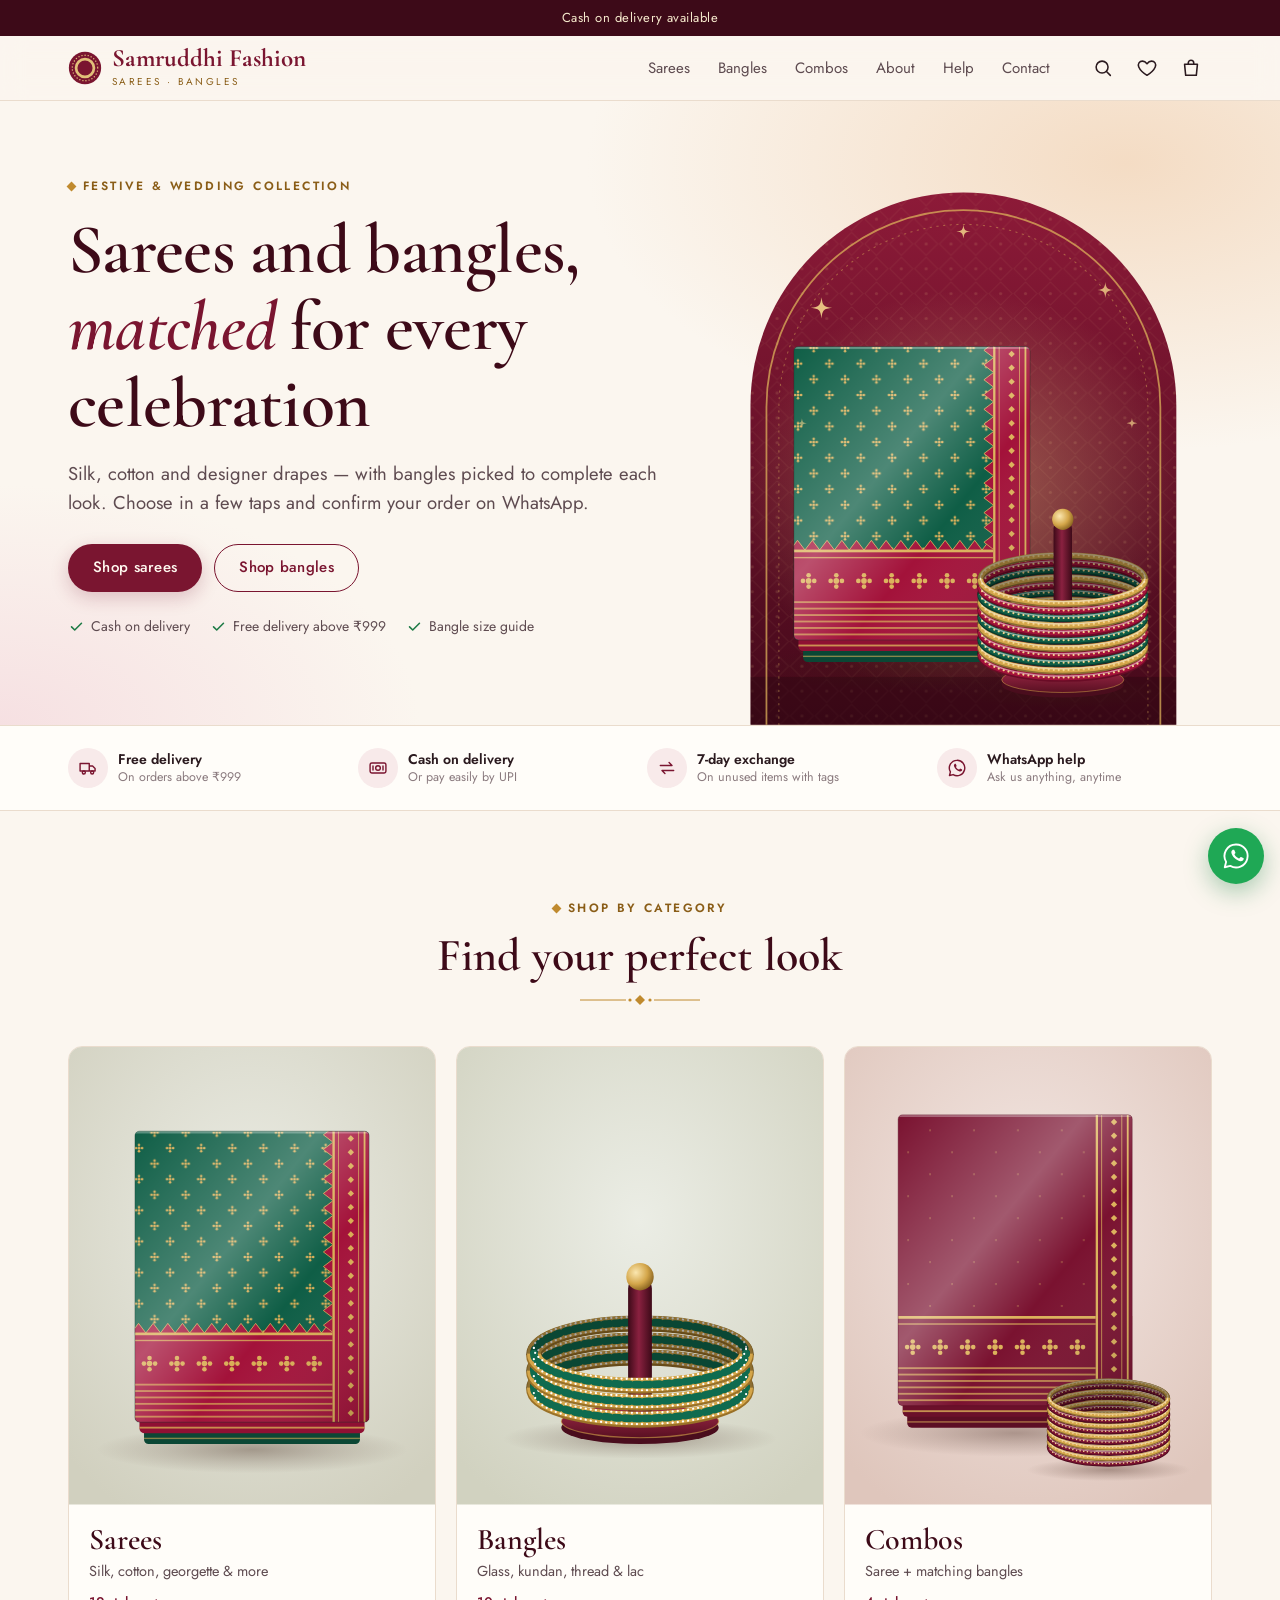
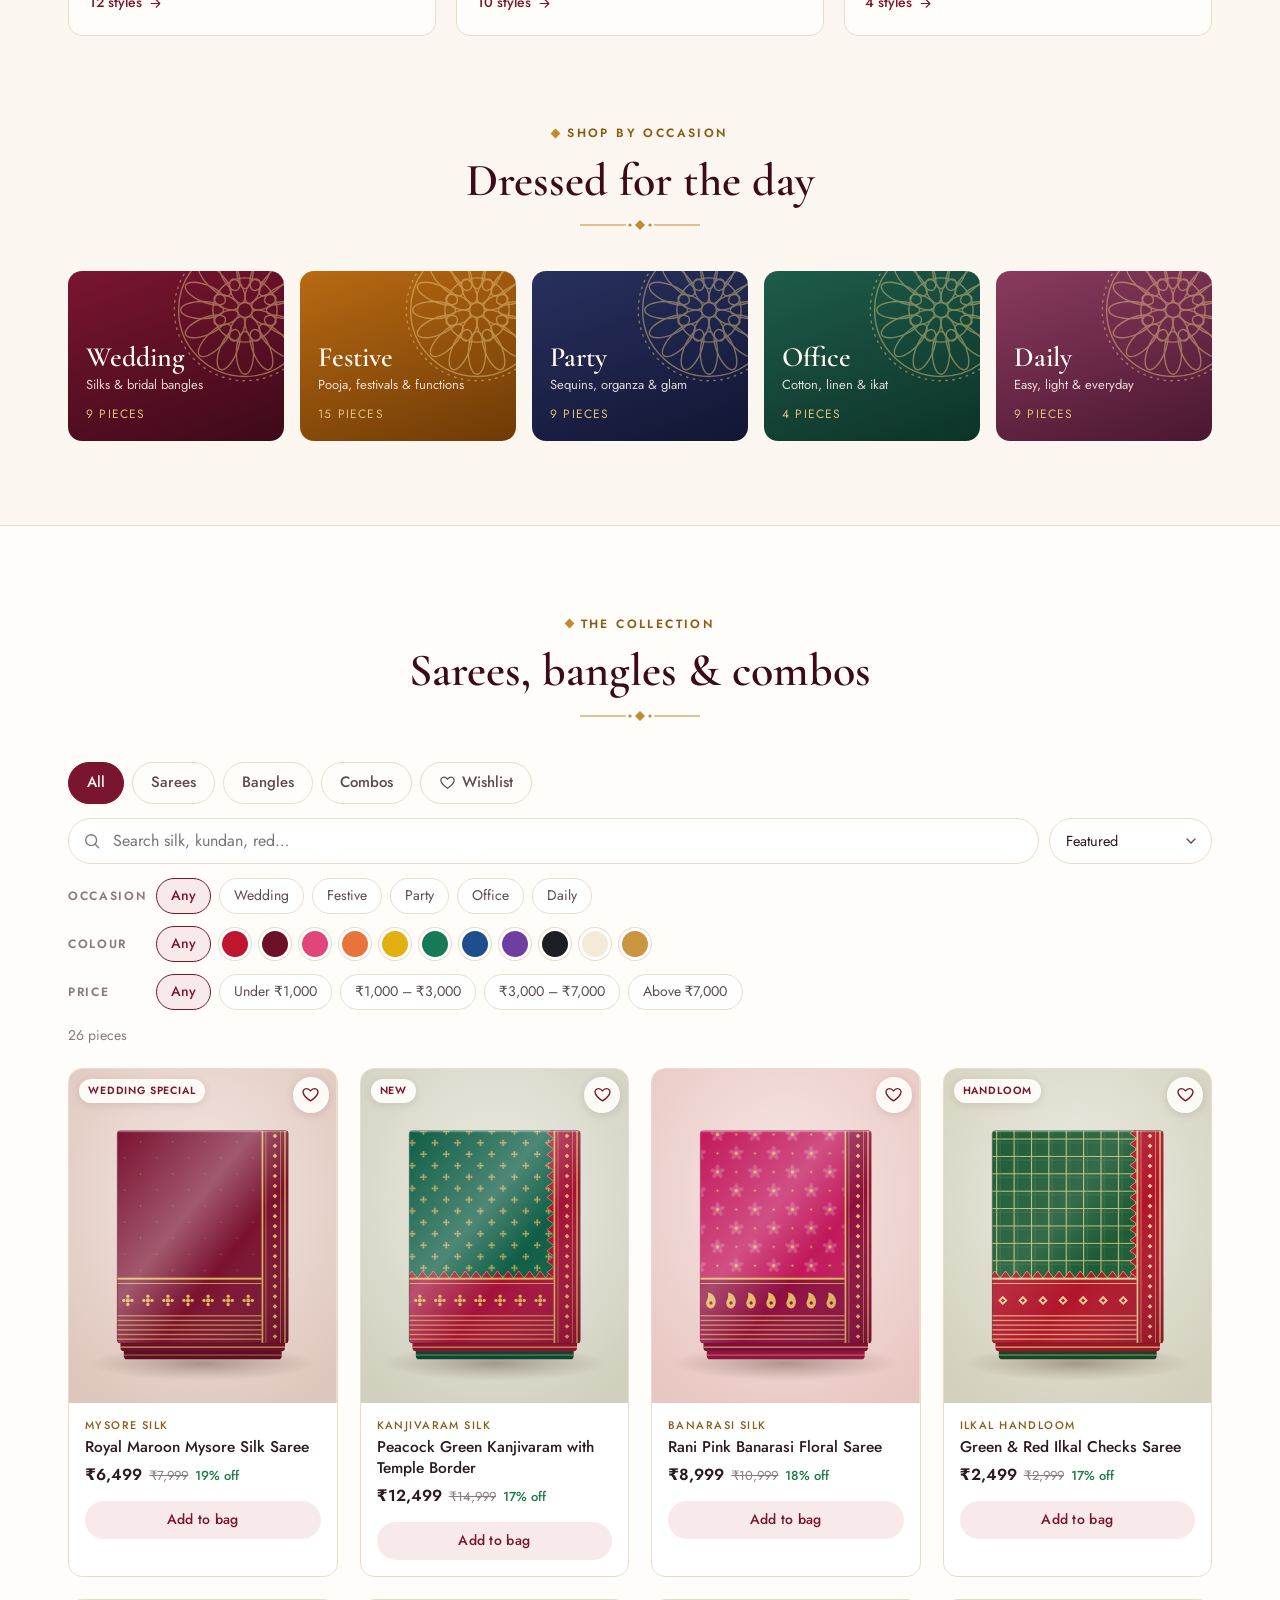
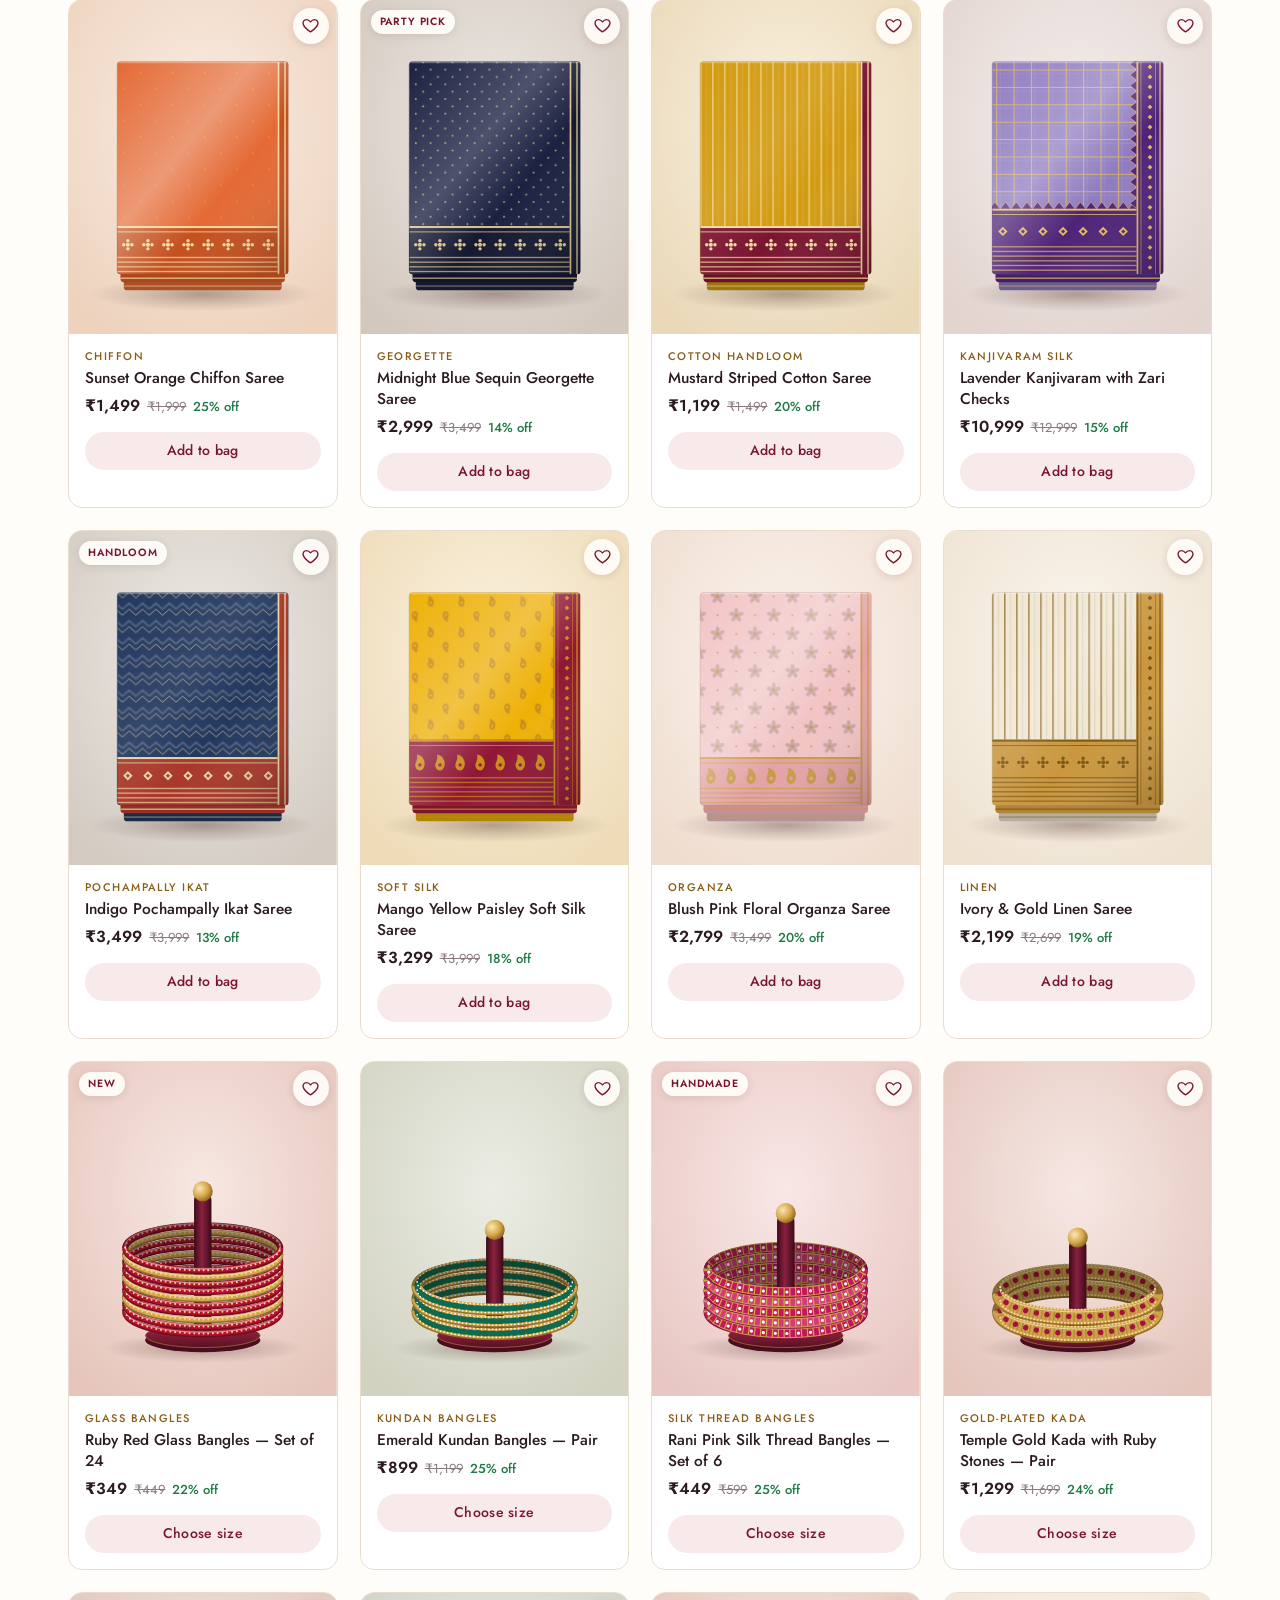
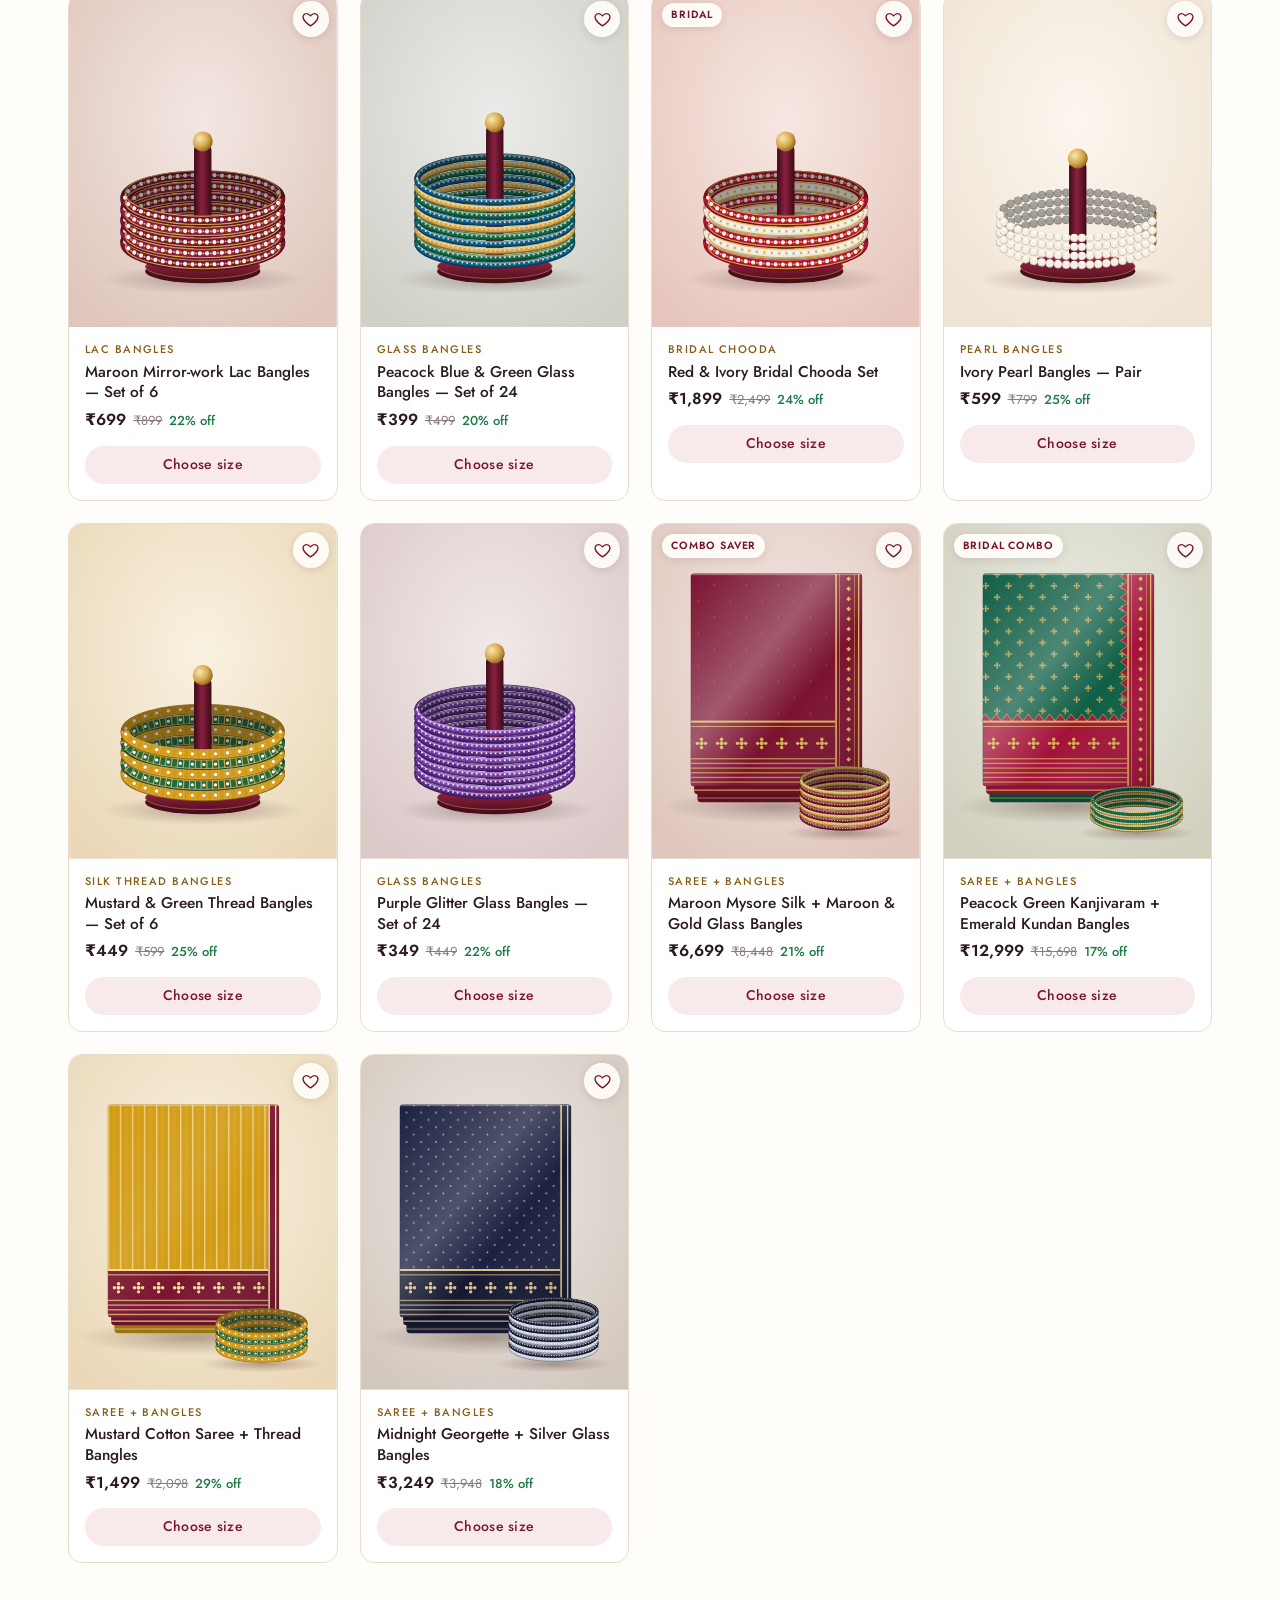
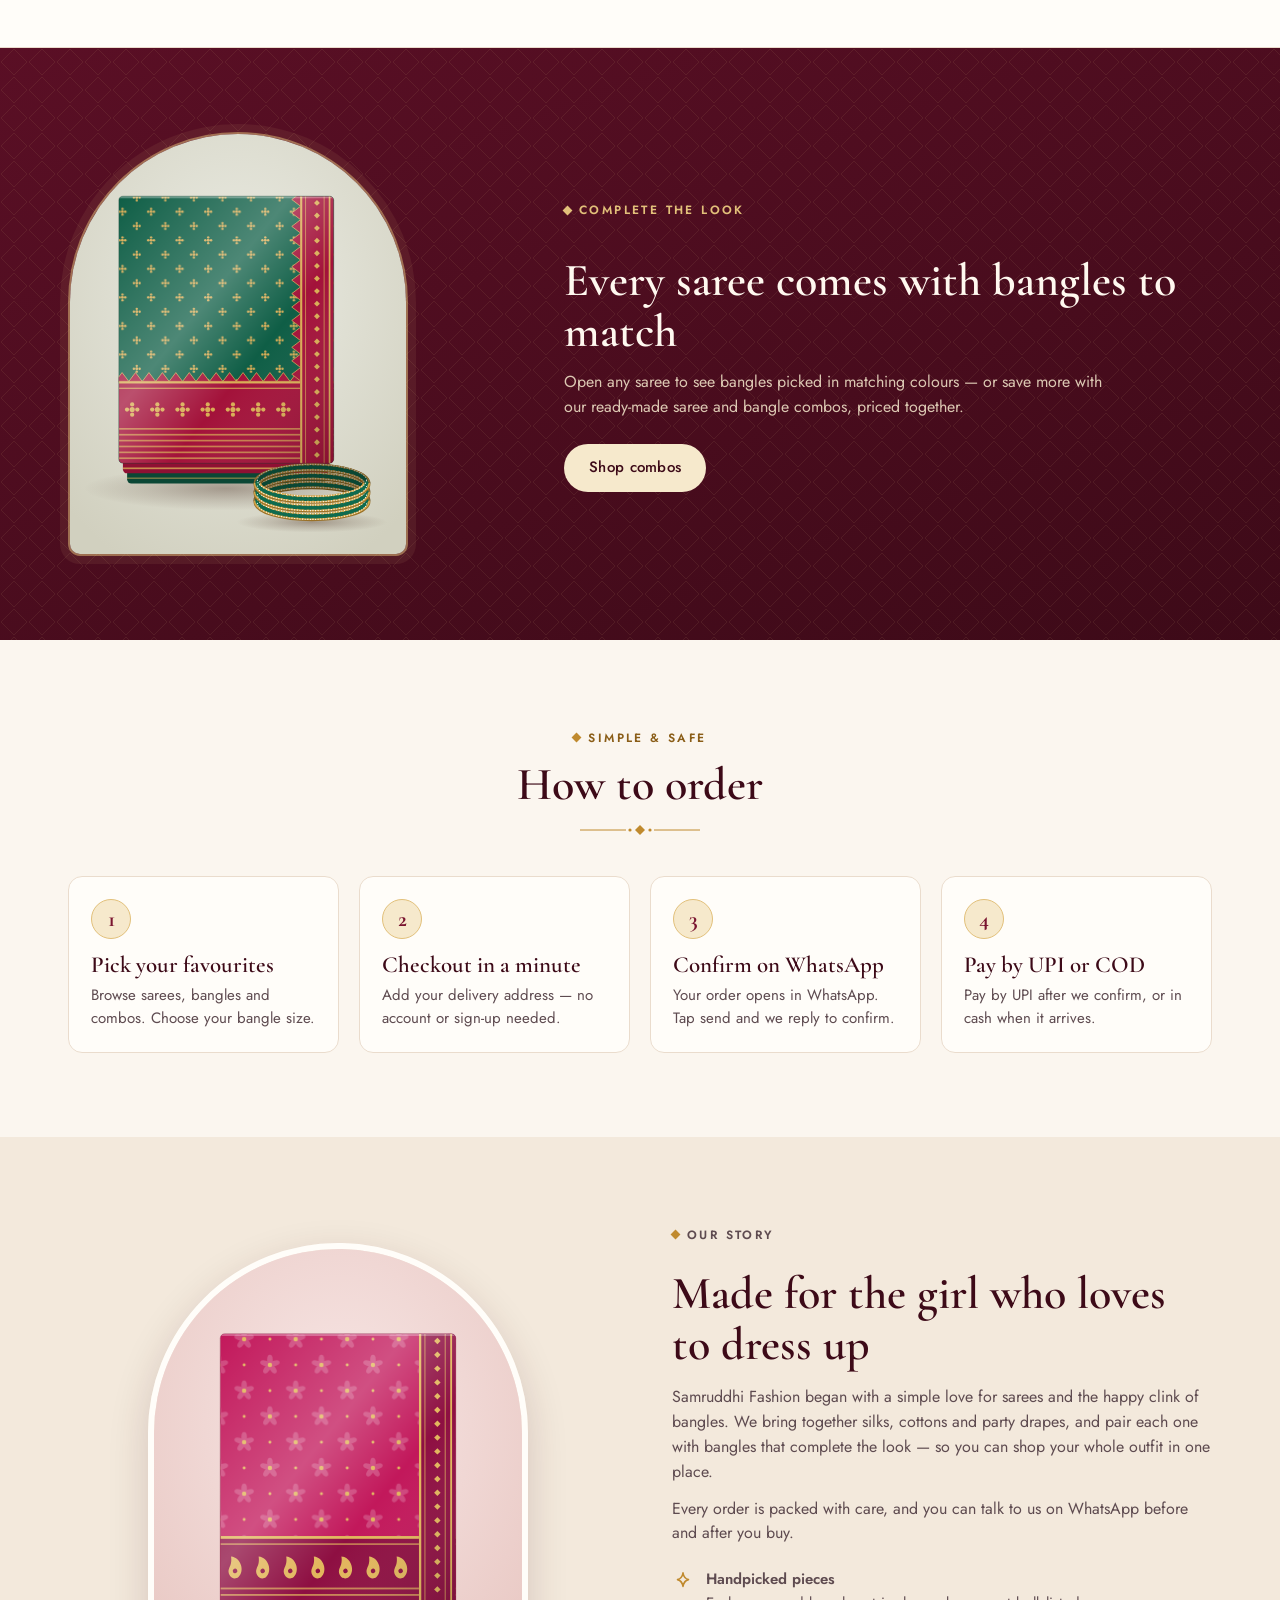
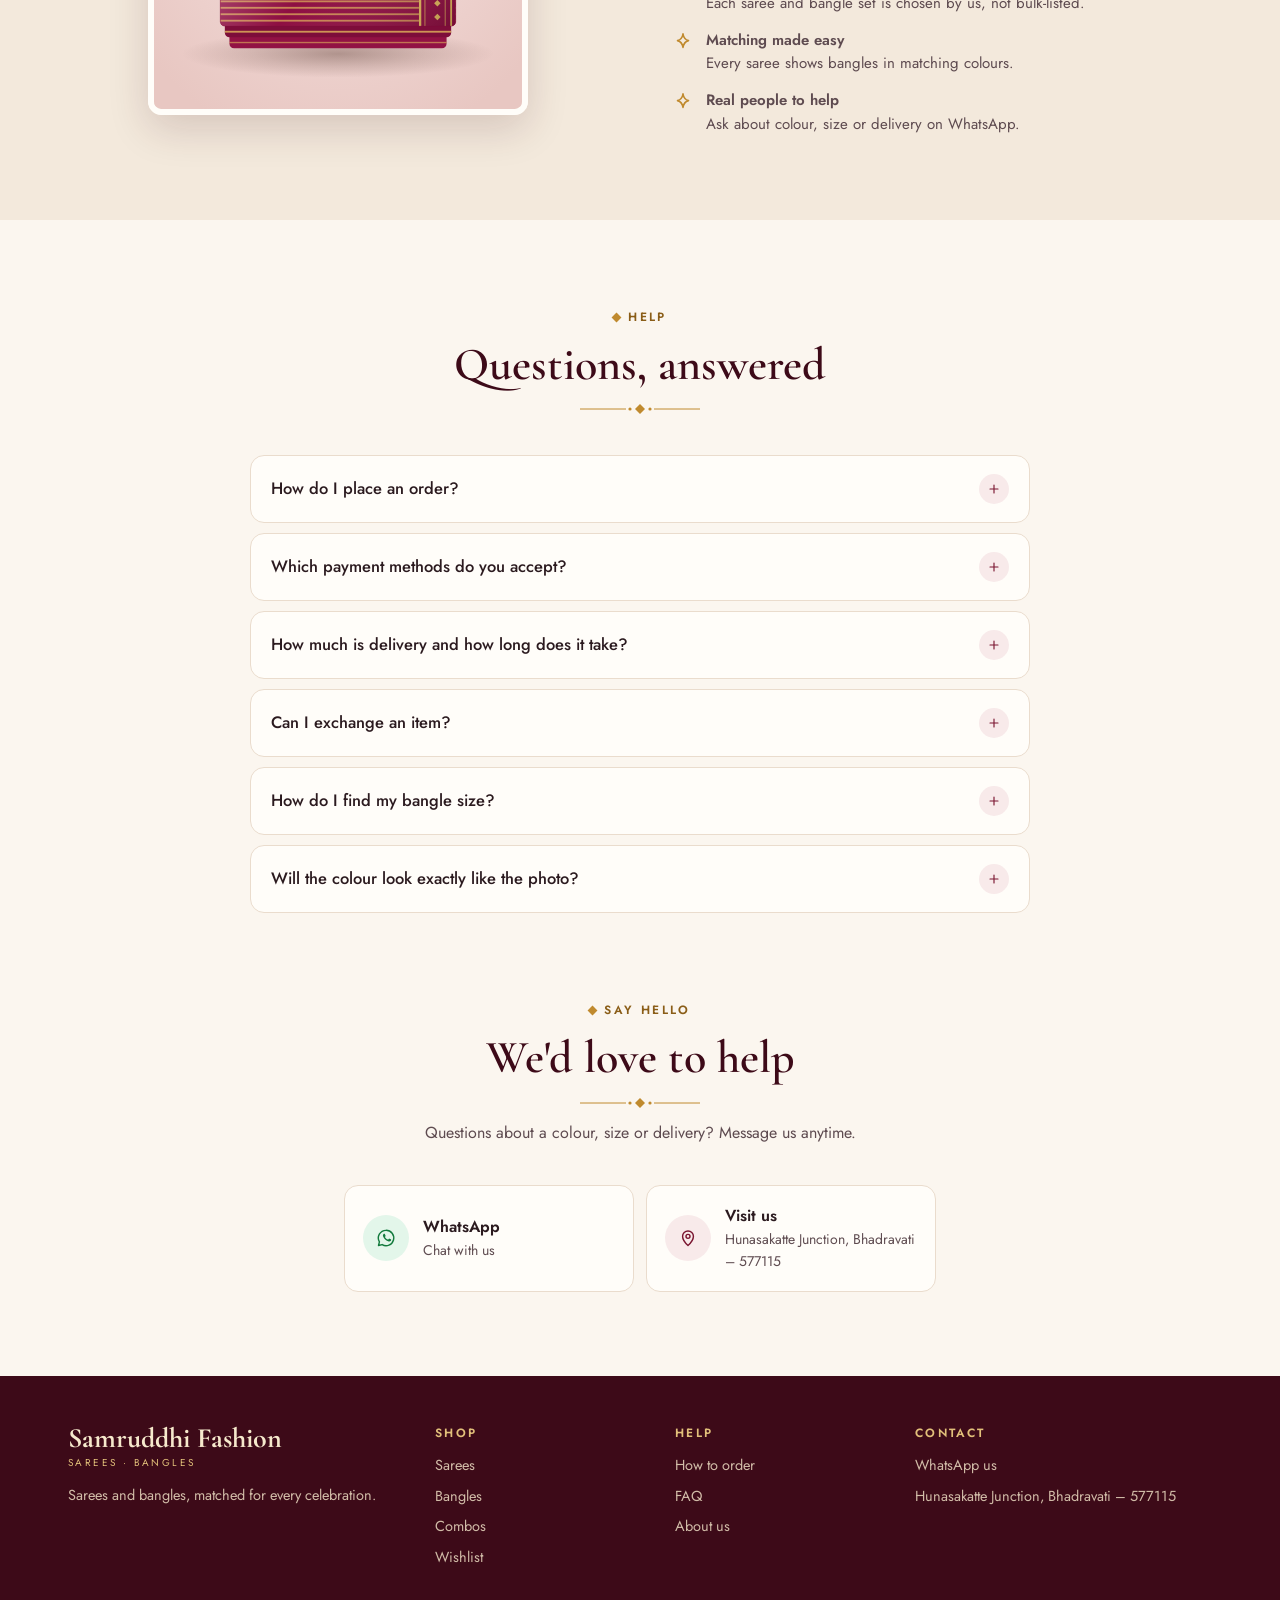
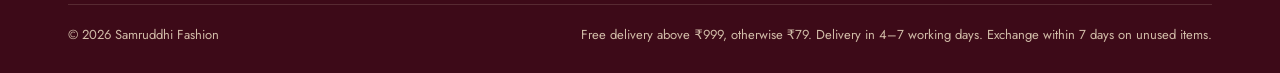
==== commit 2007e990: "Rename shop to Samruddhi Fashion Co-Authored-By: Claude Opus 5.5 <noreply@anthropic.com>" ====
--- a/index.html
+++ b/index.html
@@ -3,10 +3,10 @@
 <head>
   <meta charset="utf-8">
   <meta name="viewport" content="width=device-width, initial-scale=1, viewport-fit=cover">
-  <title>Sambrudhi Fashions — Sarees &amp; Bangles</title>
+  <title>Samruddhi Fashion — Sarees &amp; Bangles</title>
   <meta name="description" content="Shop silk, cotton and designer sarees with matching bangles — glass, kundan, thread and lac. Order easily on WhatsApp, pay by UPI or cash on delivery.">
   <meta name="theme-color" content="#7a1530">
-  <meta property="og:title" content="Sambrudhi Fashions — Sarees & Bangles">
+  <meta property="og:title" content="Samruddhi Fashion — Sarees & Bangles">
   <meta property="og:description" content="Sarees and bangles, matched for every celebration. Order on WhatsApp.">
   <meta property="og:type" content="website">
   <link rel="icon" href="data:image/svg+xml,%3Csvg xmlns='http://www.w3.org/2000/svg' viewBox='0 0 40 40'%3E%3Ccircle cx='20' cy='20' r='19' fill='%237a1530'/%3E%3Ccircle cx='20' cy='20' r='10.5' fill='none' stroke='%23e2c07a' stroke-width='3.2'/%3E%3Ccircle cx='20' cy='20' r='15' fill='none' stroke='%23e2c07a' stroke-width='1.6' stroke-dasharray='0.1 3.6' stroke-linecap='round'/%3E%3C/svg%3E">
@@ -26,7 +26,7 @@
       <button type="button" class="icon-btn only-mobile" id="menuBtn" aria-label="Open menu"><span data-i="menu"></span></button>
       <a class="logo" href="#top" aria-label="Home">
         <svg class="logo-mark" viewBox="0 0 40 40" aria-hidden="true"><circle cx="20" cy="20" r="19" fill="#7a1530"/><circle cx="20" cy="20" r="10.5" fill="none" stroke="#e2c07a" stroke-width="3.2"/><circle cx="20" cy="20" r="15" fill="none" stroke="#e2c07a" stroke-width="1.6" stroke-dasharray="0.1 3.6" stroke-linecap="round"/></svg>
-        <span class="logo-text"><span class="logo-name" data-shop-name>Sambrudhi Fashions</span><span class="logo-sub" data-shop-tagline>Sarees · Bangles</span></span>
+        <span class="logo-text"><span class="logo-name" data-shop-name>Samruddhi Fashion</span><span class="logo-sub" data-shop-tagline>Sarees · Bangles</span></span>
       </a>
       <nav class="nav only-desktop" aria-label="Main">
         <a href="#shop" data-go="sarees">Sarees</a>
@@ -188,7 +188,7 @@
     <div class="wrap">
       <div class="footer-in">
         <div class="footer-brand">
-          <span class="logo-text"><span class="logo-name" data-shop-name>Sambrudhi Fashions</span><span class="logo-sub" data-shop-tagline>Sarees · Bangles</span></span>
+          <span class="logo-text"><span class="logo-name" data-shop-name>Samruddhi Fashion</span><span class="logo-sub" data-shop-tagline>Sarees · Bangles</span></span>
           <p>Sarees and bangles, matched for every celebration.</p>
         </div>
         <div>
@@ -214,7 +214,7 @@
         </div>
       </div>
       <div class="footer-bottom">
-        <span>© <span id="year"></span> <span data-shop-name>Sambrudhi Fashions</span></span>
+        <span>© <span id="year"></span> <span data-shop-name>Samruddhi Fashion</span></span>
         <span id="footPolicy"></span>
       </div>
     </div>
@@ -301,7 +301,7 @@
   <!-- ============================ MOBILE MENU ============================ -->
   <dialog class="drawer drawer-left" id="menuDrawer" aria-label="Menu">
     <div class="drawer-head">
-      <span class="logo-text"><span class="logo-name" data-shop-name>Sambrudhi Fashions</span><span class="logo-sub" data-shop-tagline>Sarees · Bangles</span></span>
+      <span class="logo-text"><span class="logo-name" data-shop-name>Samruddhi Fashion</span><span class="logo-sub" data-shop-tagline>Sarees · Bangles</span></span>
       <button type="button" class="icon-btn" data-close aria-label="Close menu"><span data-i="close"></span></button>
     </div>
     <ul class="menu-links">
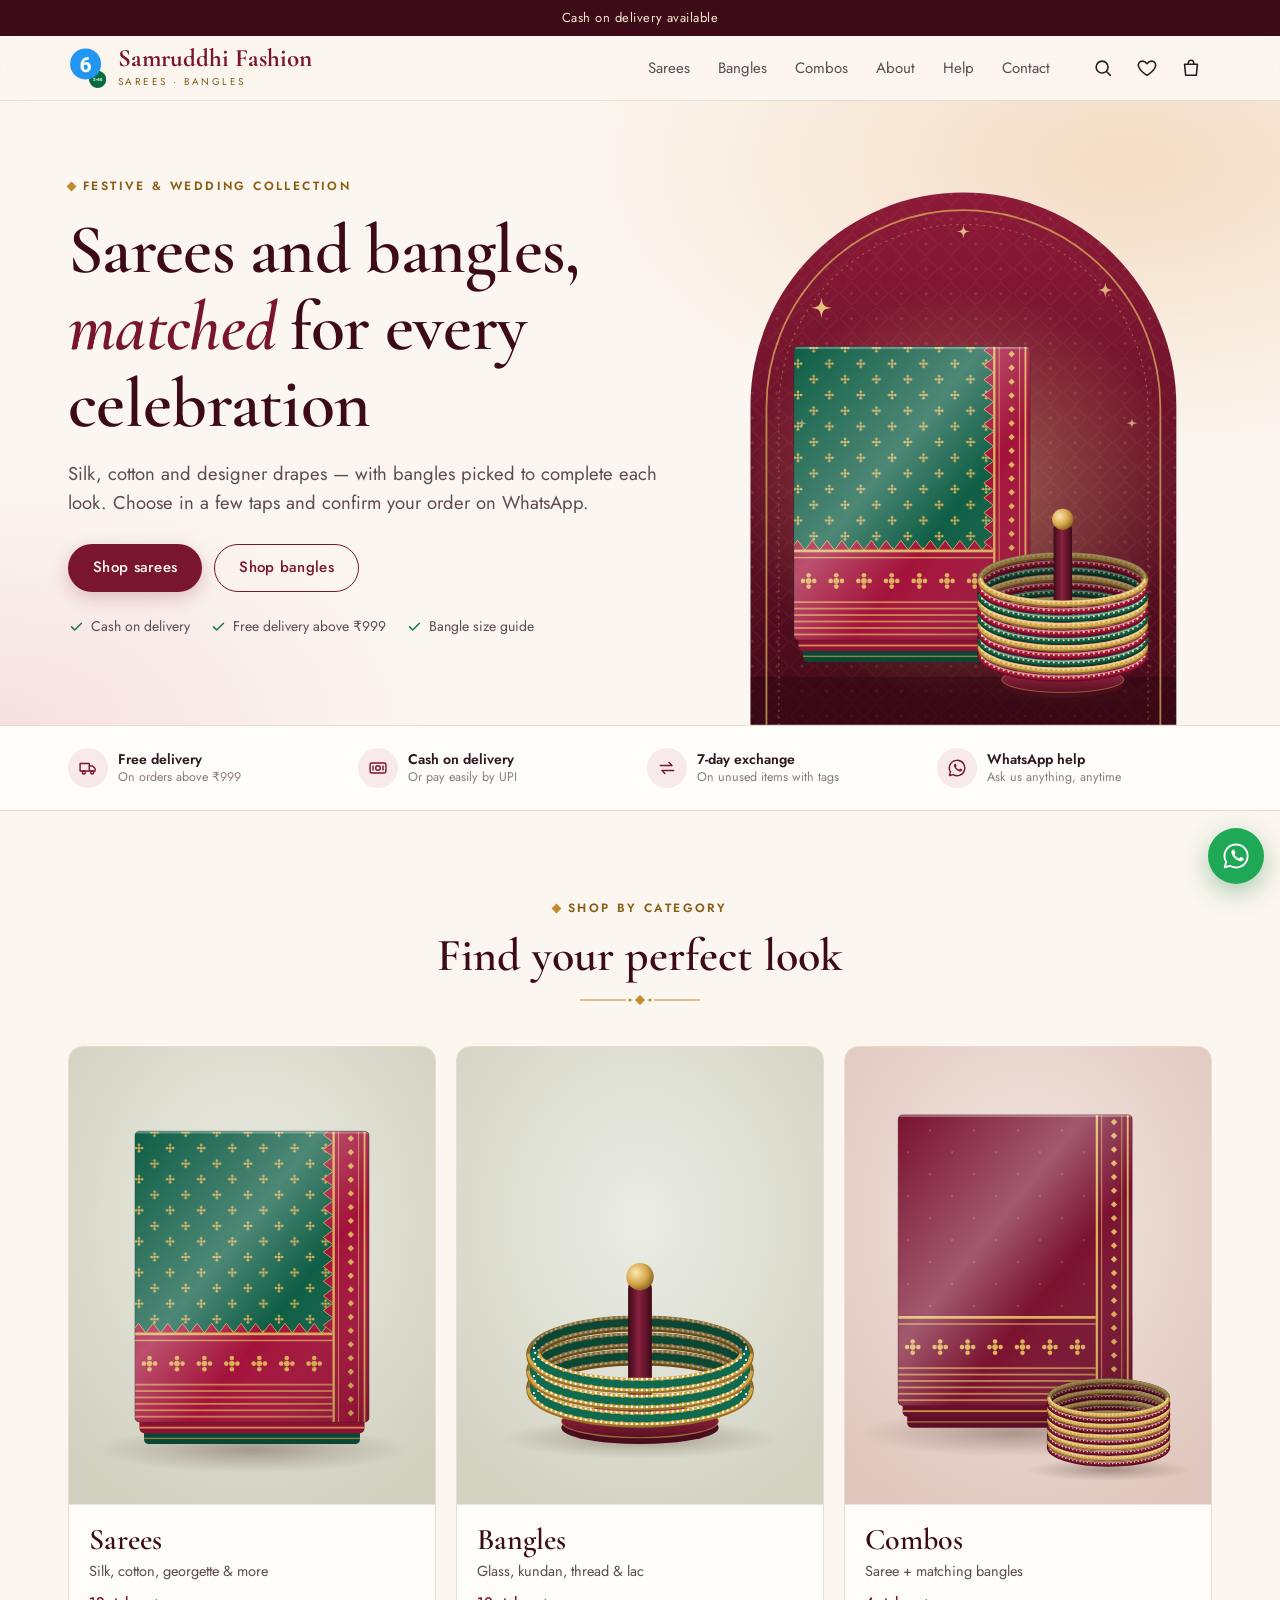
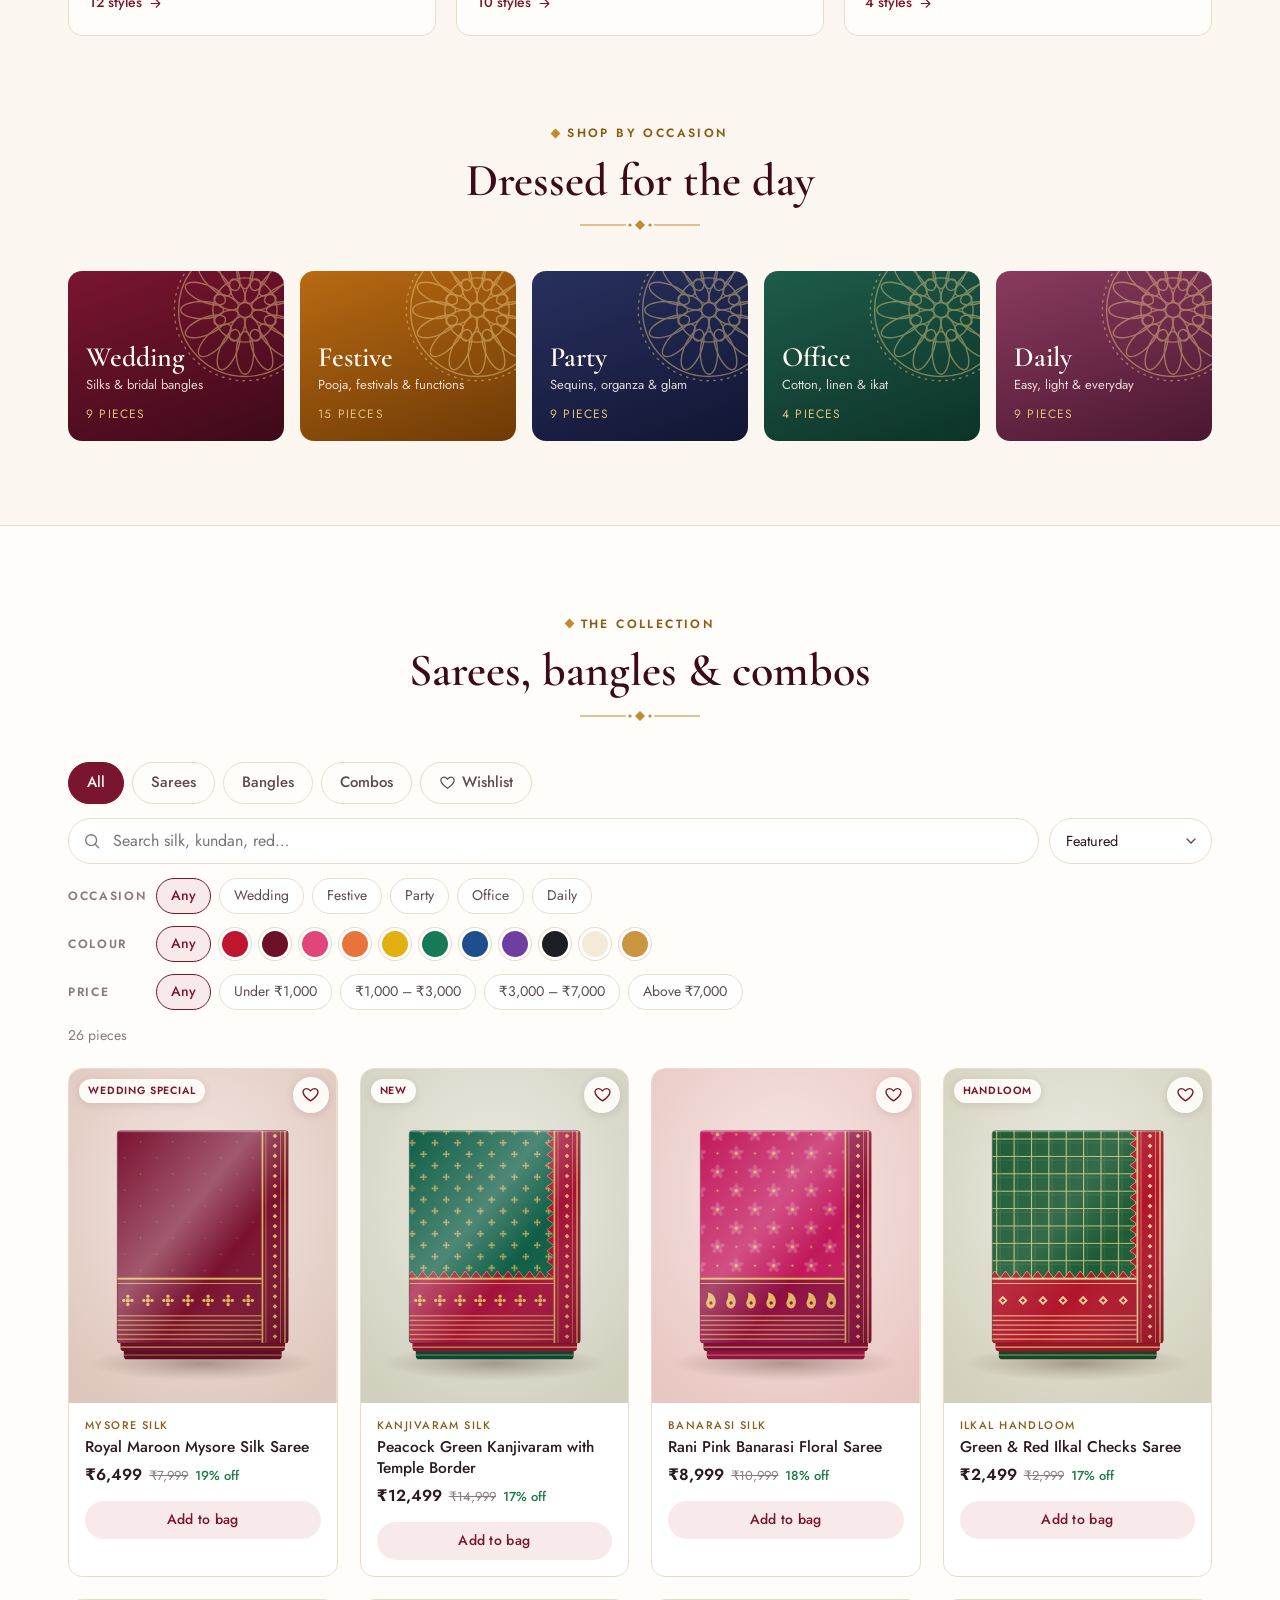
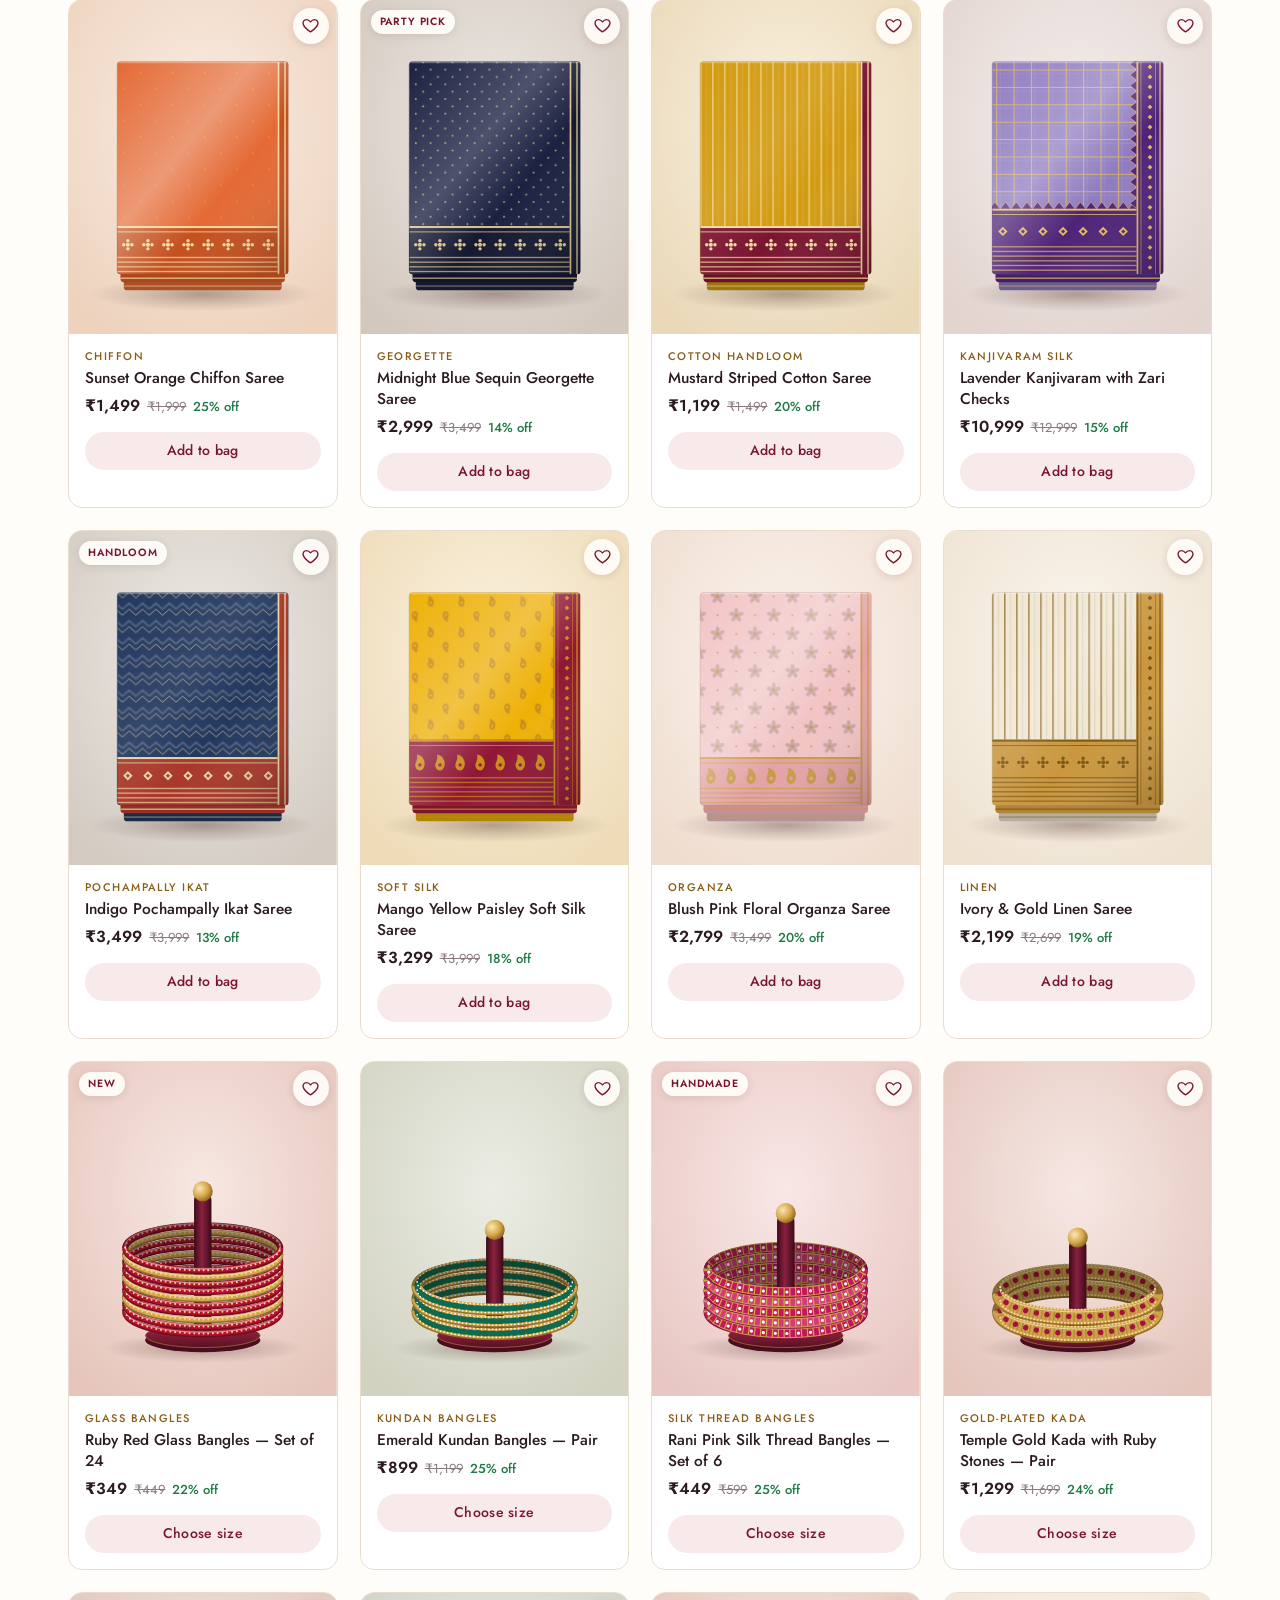
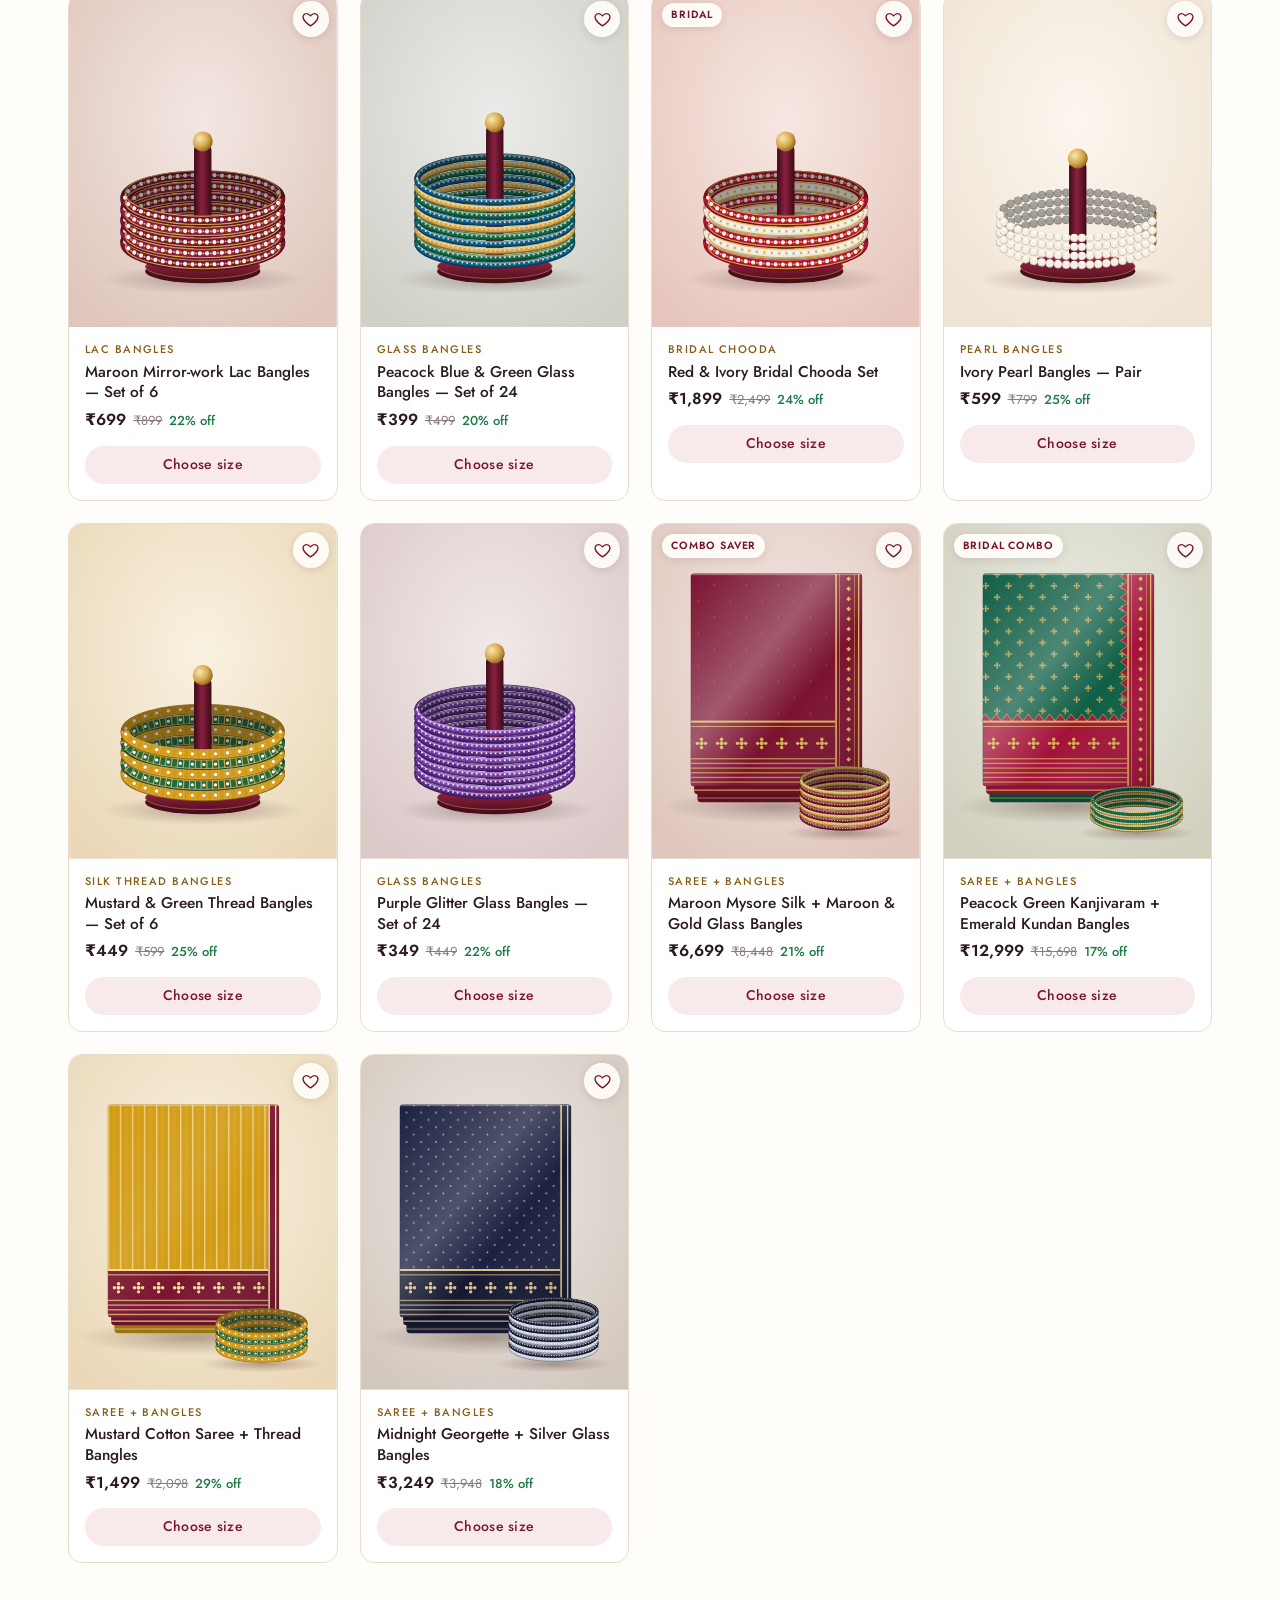
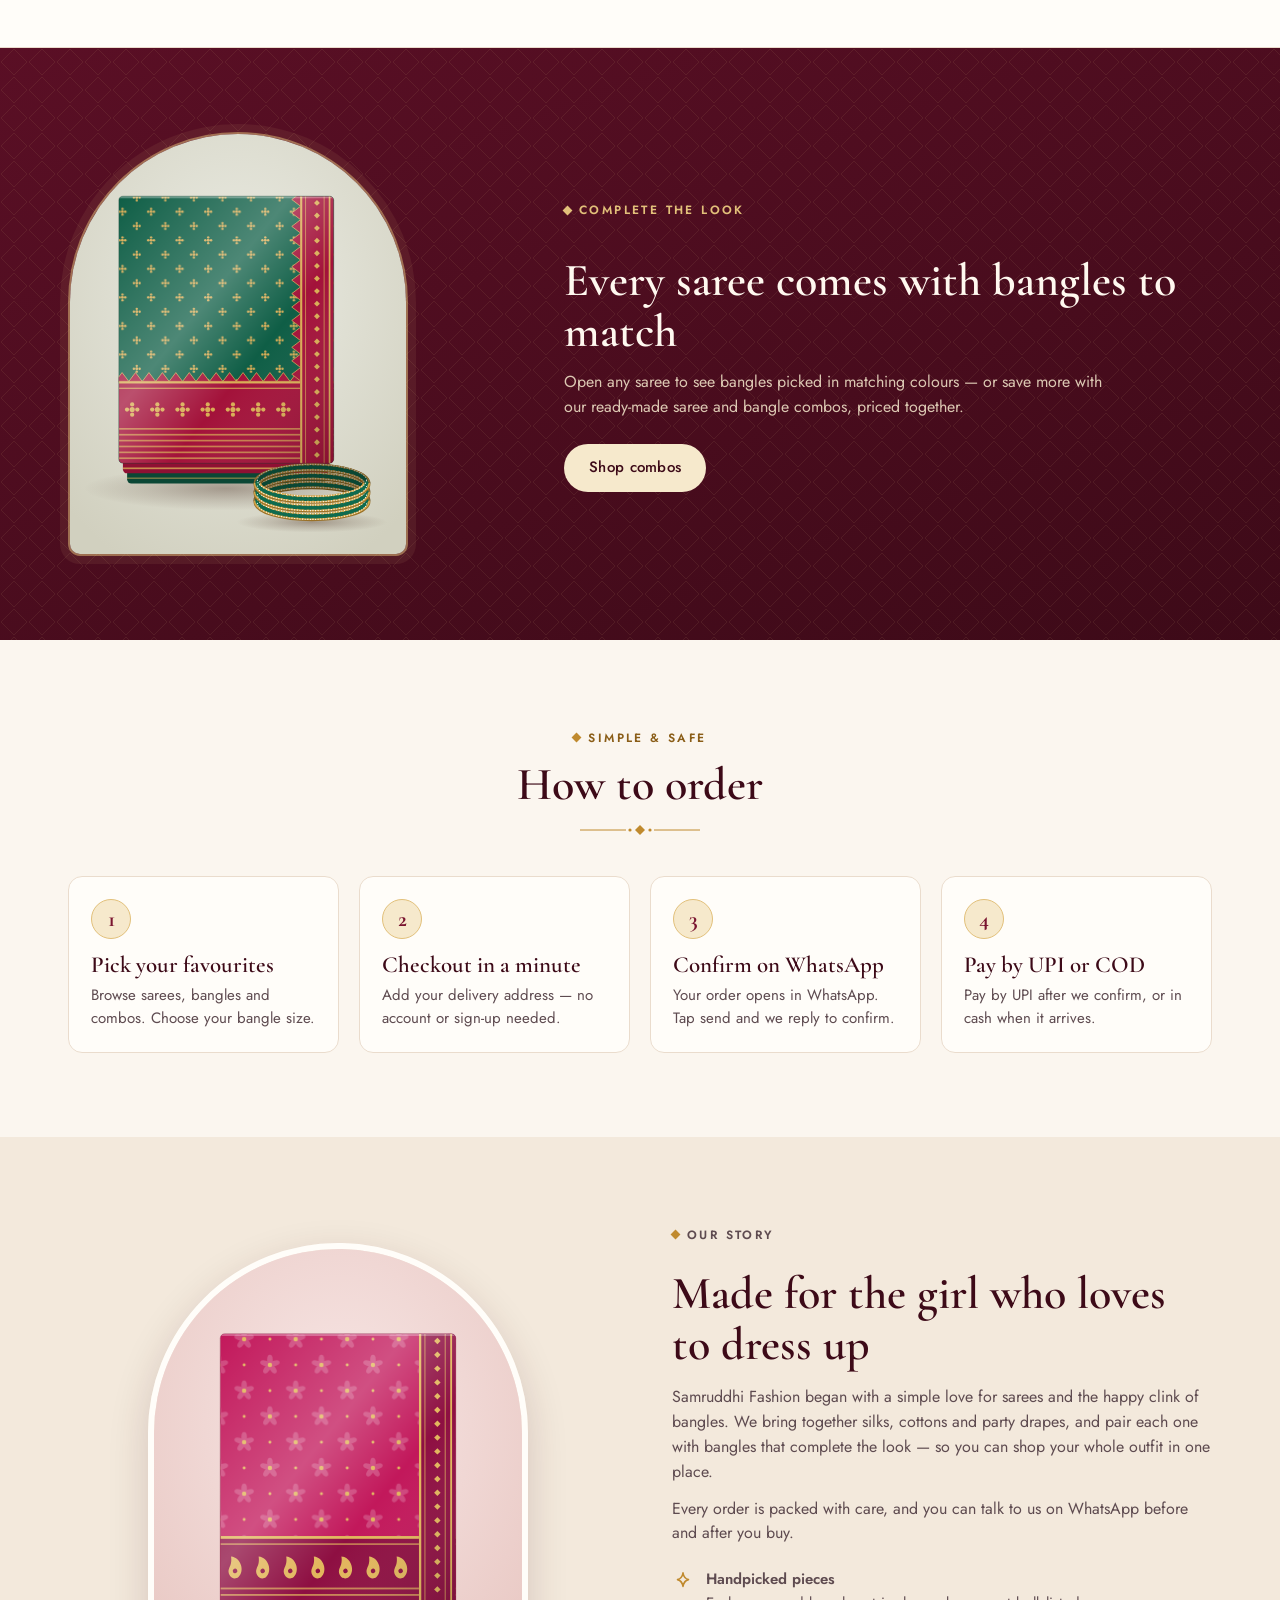
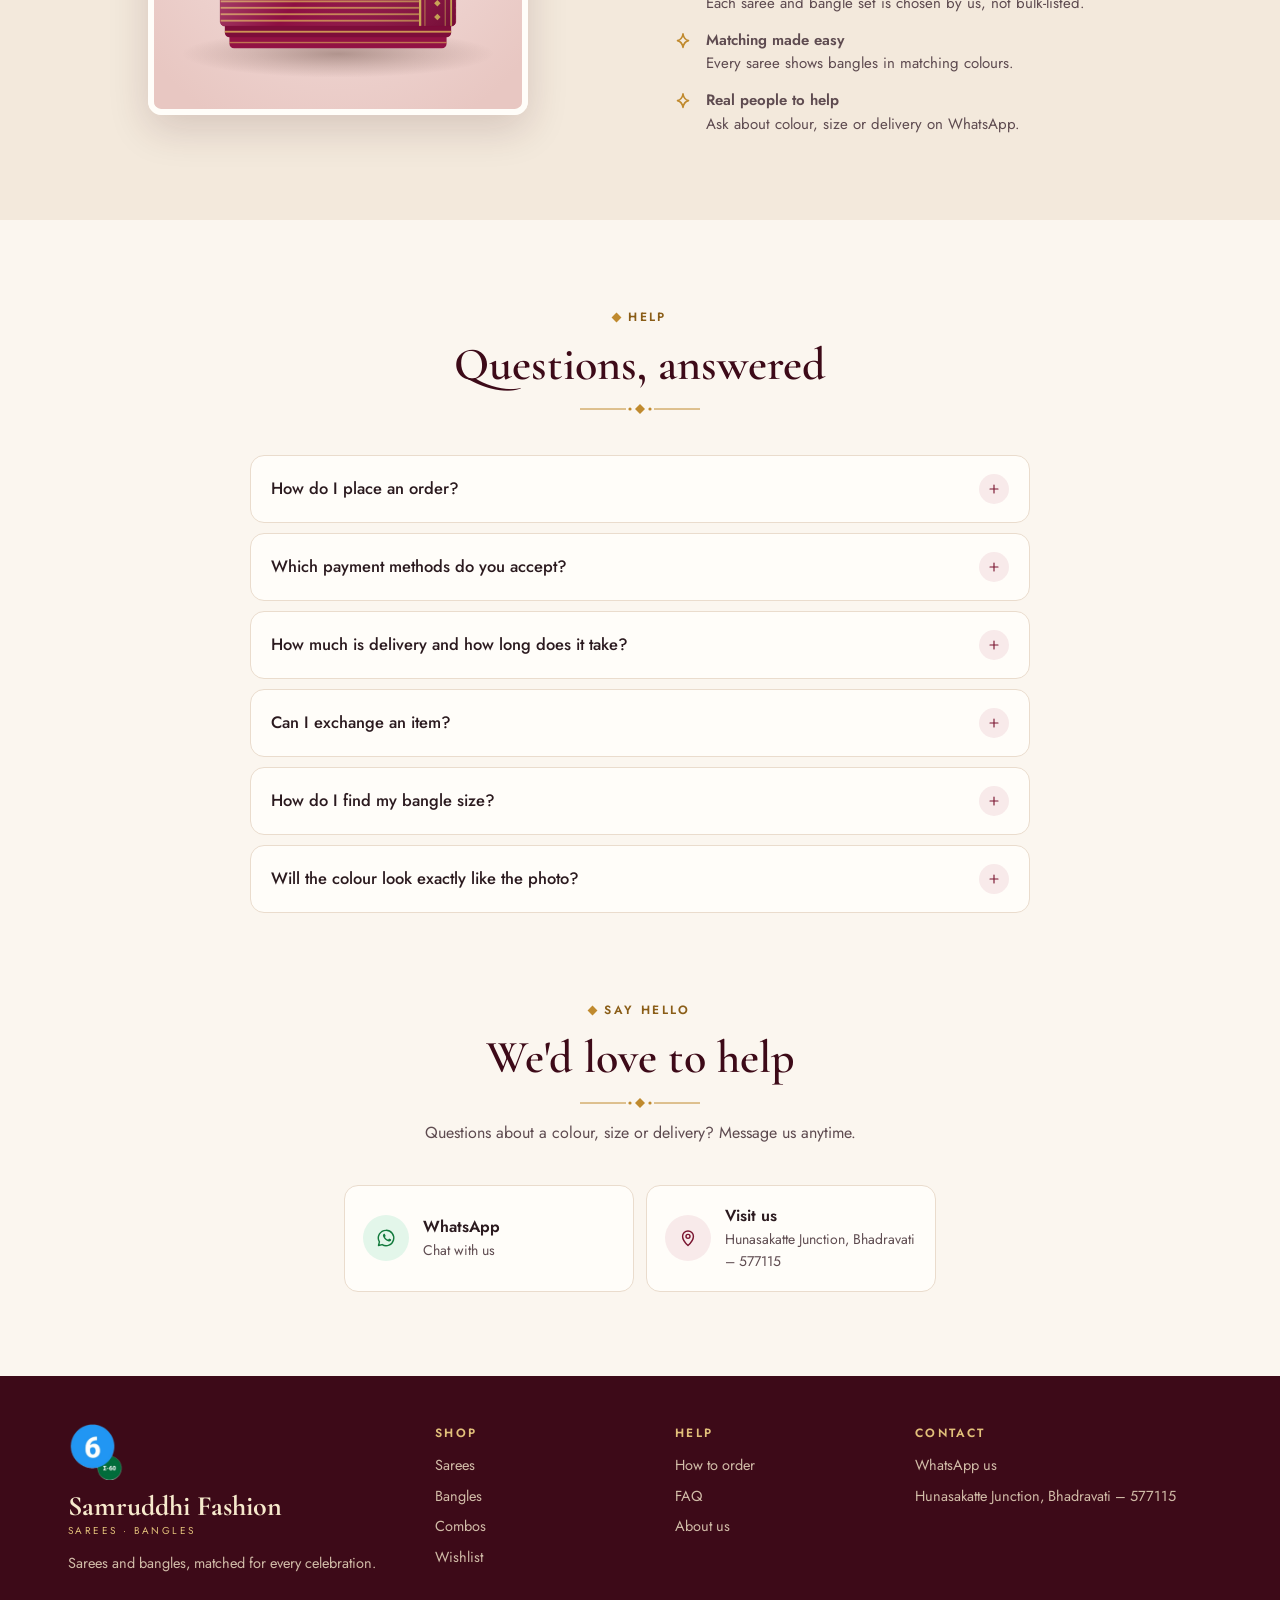
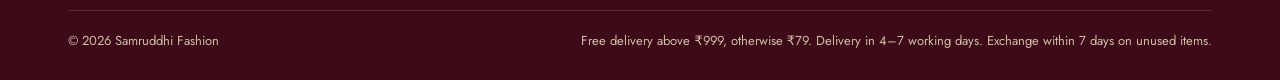
==== commit 5ddb915d: "Add shop logo Logo in the header, footer, phone menu and browser tab (images/logo.png, cropped from " ====
--- a/index.html
+++ b/index.html
@@ -9,7 +9,8 @@
   <meta property="og:title" content="Samruddhi Fashion — Sarees & Bangles">
   <meta property="og:description" content="Sarees and bangles, matched for every celebration. Order on WhatsApp.">
   <meta property="og:type" content="website">
-  <link rel="icon" href="data:image/svg+xml,%3Csvg xmlns='http://www.w3.org/2000/svg' viewBox='0 0 40 40'%3E%3Ccircle cx='20' cy='20' r='19' fill='%237a1530'/%3E%3Ccircle cx='20' cy='20' r='10.5' fill='none' stroke='%23e2c07a' stroke-width='3.2'/%3E%3Ccircle cx='20' cy='20' r='15' fill='none' stroke='%23e2c07a' stroke-width='1.6' stroke-dasharray='0.1 3.6' stroke-linecap='round'/%3E%3C/svg%3E">
+  <link rel="icon" type="image/png" href="images/logo.png">
+  <link rel="apple-touch-icon" href="images/logo.png">
   <link rel="preconnect" href="https://fonts.googleapis.com">
   <link rel="preconnect" href="https://fonts.gstatic.com" crossorigin>
   <link rel="stylesheet" href="https://fonts.googleapis.com/css2?family=Cormorant+Garamond:ital,wght@0,500;0,600;0,700;1,500;1,600&family=Jost:wght@400;500;600&display=swap">
@@ -25,7 +26,7 @@
     <div class="wrap header-in">
       <button type="button" class="icon-btn only-mobile" id="menuBtn" aria-label="Open menu"><span data-i="menu"></span></button>
       <a class="logo" href="#top" aria-label="Home">
-        <svg class="logo-mark" viewBox="0 0 40 40" aria-hidden="true"><circle cx="20" cy="20" r="19" fill="#7a1530"/><circle cx="20" cy="20" r="10.5" fill="none" stroke="#e2c07a" stroke-width="3.2"/><circle cx="20" cy="20" r="15" fill="none" stroke="#e2c07a" stroke-width="1.6" stroke-dasharray="0.1 3.6" stroke-linecap="round"/></svg>
+        <img class="logo-mark" src="images/logo.png" alt="" width="40" height="40">
         <span class="logo-text"><span class="logo-name" data-shop-name>Samruddhi Fashion</span><span class="logo-sub" data-shop-tagline>Sarees · Bangles</span></span>
       </a>
       <nav class="nav only-desktop" aria-label="Main">
@@ -188,6 +189,7 @@
     <div class="wrap">
       <div class="footer-in">
         <div class="footer-brand">
+          <img class="logo-mark footer-mark" src="images/logo.png" alt="" width="56" height="56">
           <span class="logo-text"><span class="logo-name" data-shop-name>Samruddhi Fashion</span><span class="logo-sub" data-shop-tagline>Sarees · Bangles</span></span>
           <p>Sarees and bangles, matched for every celebration.</p>
         </div>
@@ -301,7 +303,8 @@
   <!-- ============================ MOBILE MENU ============================ -->
   <dialog class="drawer drawer-left" id="menuDrawer" aria-label="Menu">
     <div class="drawer-head">
-      <span class="logo-text"><span class="logo-name" data-shop-name>Samruddhi Fashion</span><span class="logo-sub" data-shop-tagline>Sarees · Bangles</span></span>
+      <img class="logo-mark" src="images/logo.png" alt="" width="40" height="40">
+      <span class="logo-text menu-logo-text"><span class="logo-name" data-shop-name>Samruddhi Fashion</span><span class="logo-sub" data-shop-tagline>Sarees · Bangles</span></span>
       <button type="button" class="icon-btn" data-close aria-label="Close menu"><span data-i="close"></span></button>
     </div>
     <ul class="menu-links">
--- a/css/style.css
+++ b/css/style.css
@@ -135,17 +135,25 @@
 }
 .header-in { display: flex; align-items: center; gap: 8px; height: var(--header-h); }
 .logo { display: flex; align-items: center; gap: 10px; text-decoration: none; margin-right: auto; min-width: 0; }
-.logo-mark { width: 34px; height: 34px; flex: none; }
+.logo-mark { width: 40px; height: 40px; flex: none; object-fit: contain; }
+.footer-mark { width: 56px; height: 56px; margin-bottom: 12px; }
+.menu-logo-text { margin-right: auto; margin-left: 10px; }
 .logo-text { display: flex; flex-direction: column; min-width: 0; }
 .logo-name { font-family: var(--serif); font-weight: 700; font-size: 22px; line-height: 1; color: var(--maroon); white-space: nowrap; overflow: hidden; text-overflow: ellipsis; }
 .logo-sub { font-size: 10px; letter-spacing: .24em; text-transform: uppercase; color: var(--gold-ink); margin-top: 3px; white-space: nowrap; }
 @media (min-width: 480px) { .logo-name { font-size: 25px; } }
 @media (max-width: 479px) {
-  .logo-mark, #searchBtn { display: none; }  /* phones: room for the full shop name; search lives in the shop section */
-  .logo-name { font-size: 21px; }
+  #searchBtn { display: none; }  /* phones: room for the full shop name; search lives in the shop section */
+  .logo { gap: 8px; }
+  .logo-mark { width: 34px; height: 34px; }
+  .logo-name { font-size: 20px; }
   .logo-sub { font-size: 9.5px; }
 }
-@media (max-width: 359px) { .logo-name { font-size: 18px; } }
+@media (max-width: 379px) {
+  .header-in { gap: 4px; }
+  .logo-mark { width: 30px; height: 30px; }
+  .logo-name { font-size: 18px; }
+}
 .nav { gap: 4px; margin-right: 12px; }
 .nav a { text-decoration: none; font-size: 15px; color: var(--ink-2); padding: 8px 12px; border-radius: 999px; transition: color .2s, background-color .2s; }
 .nav a:hover { color: var(--maroon); background: var(--sand); }
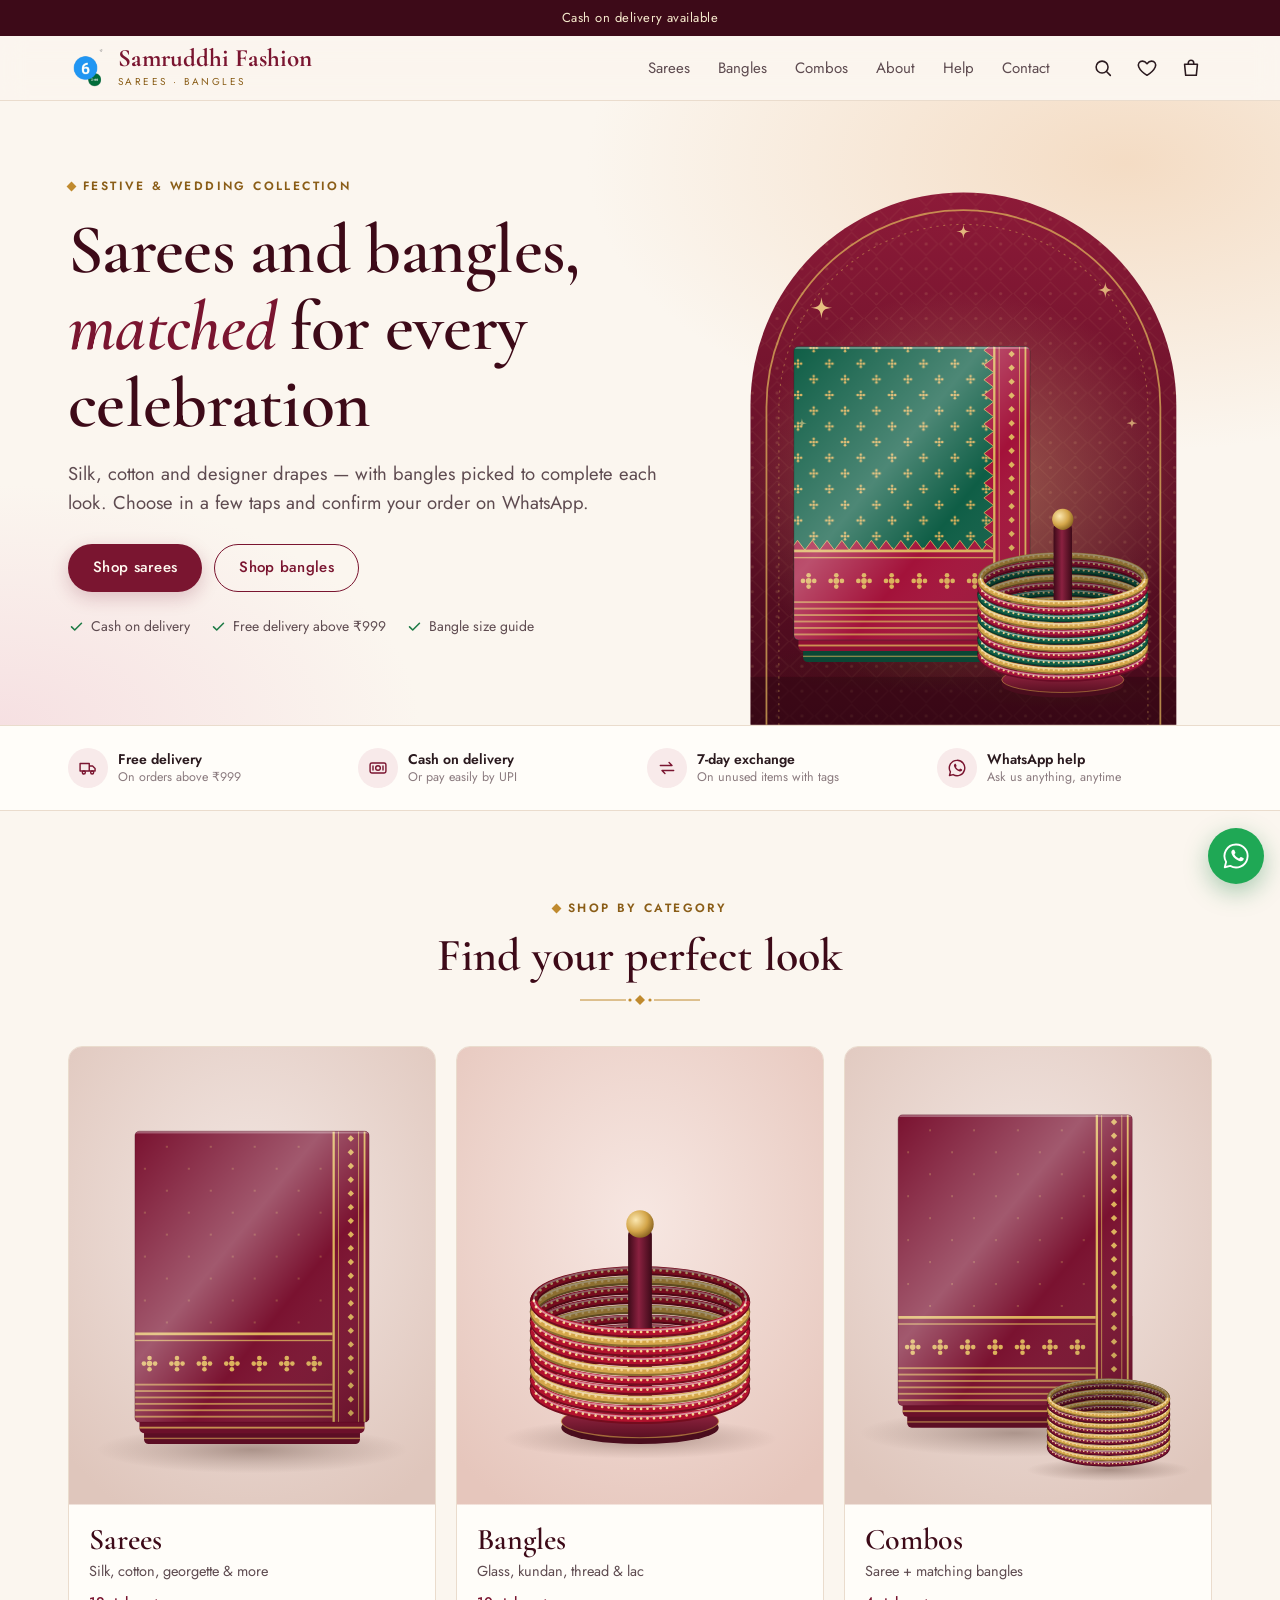
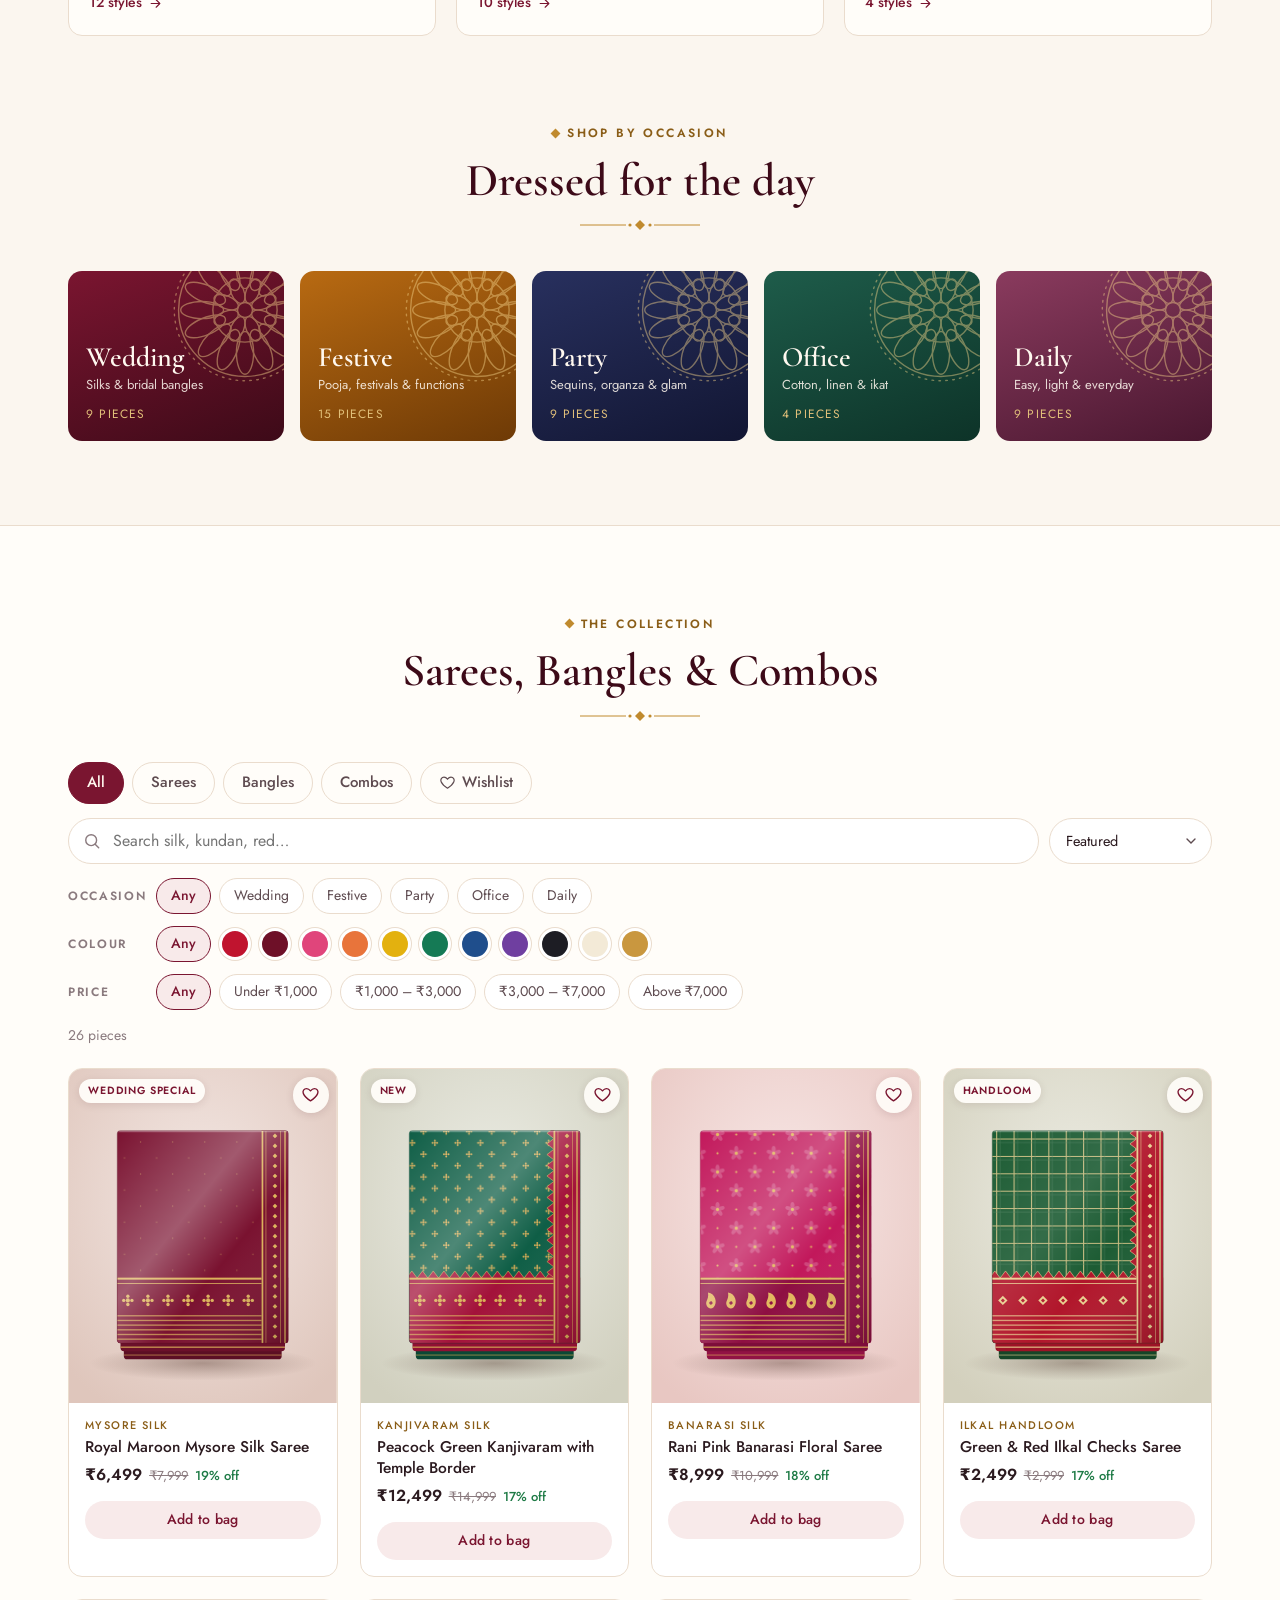
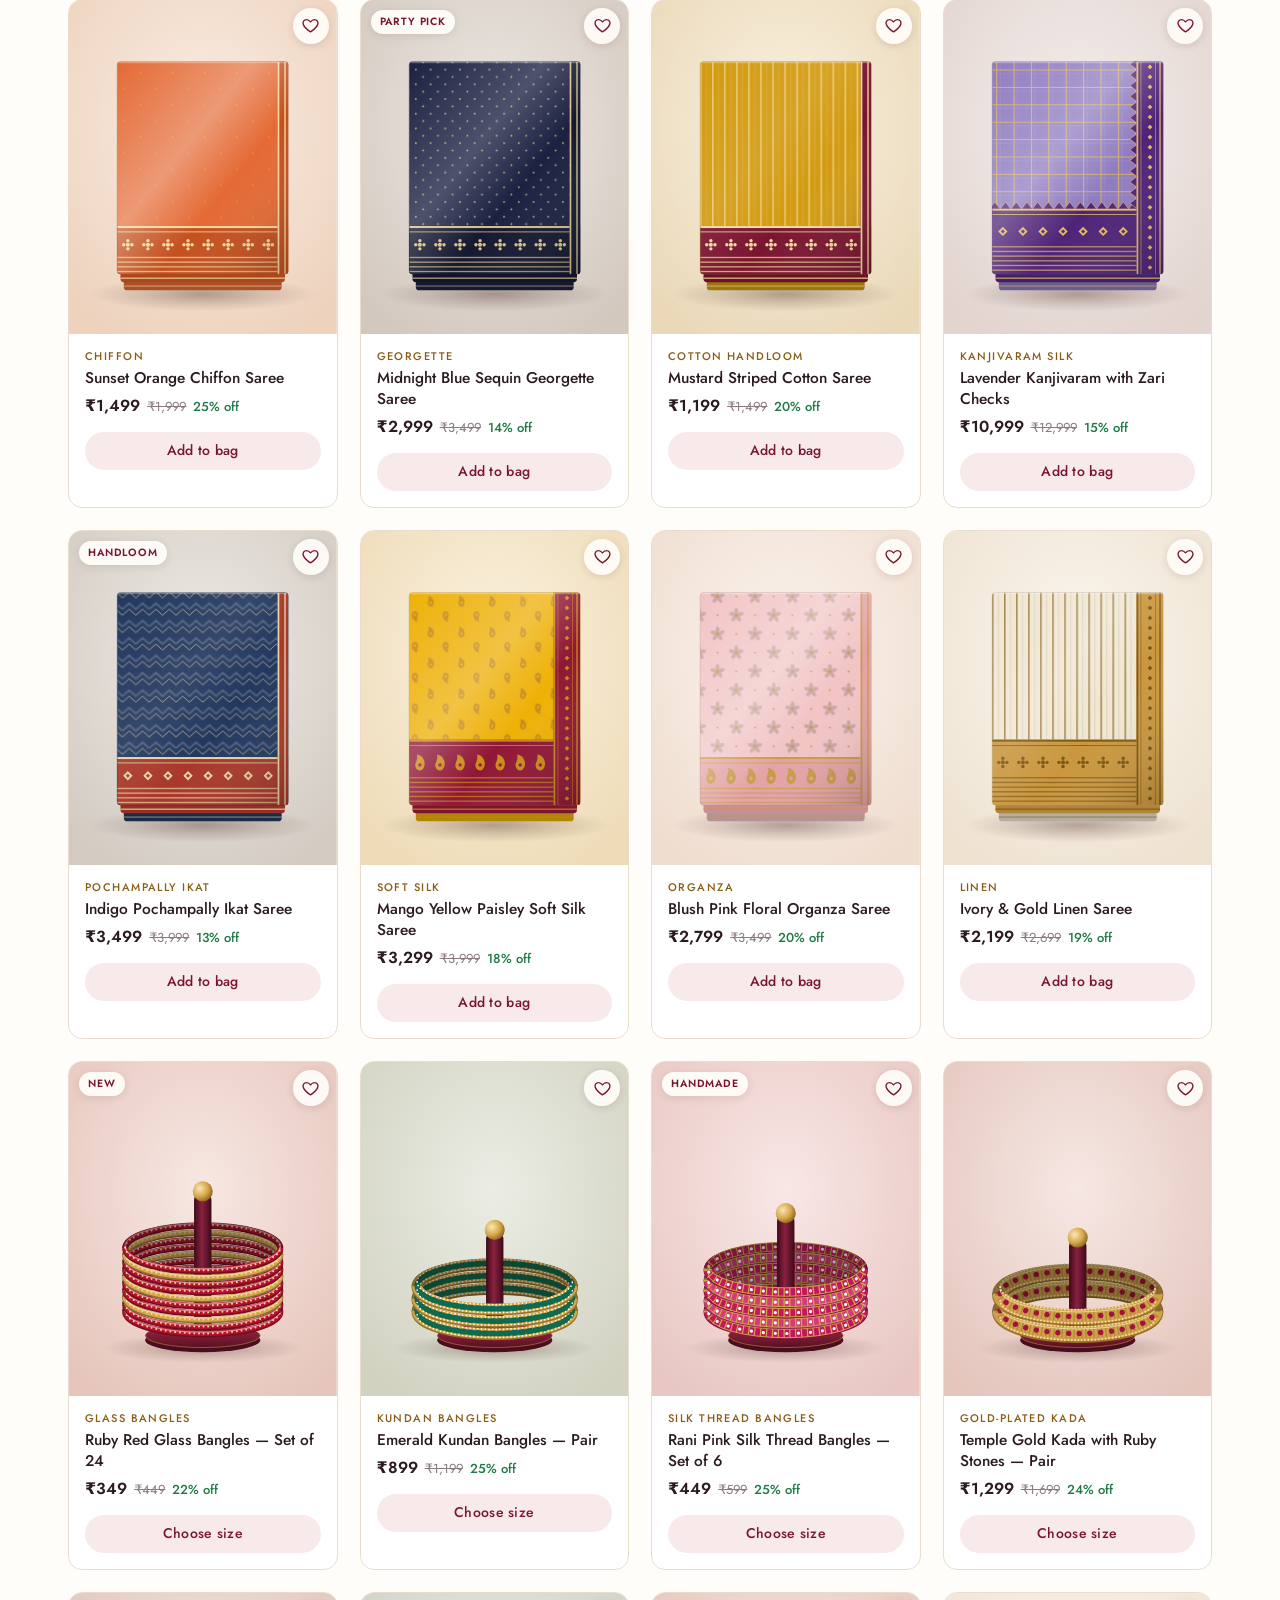
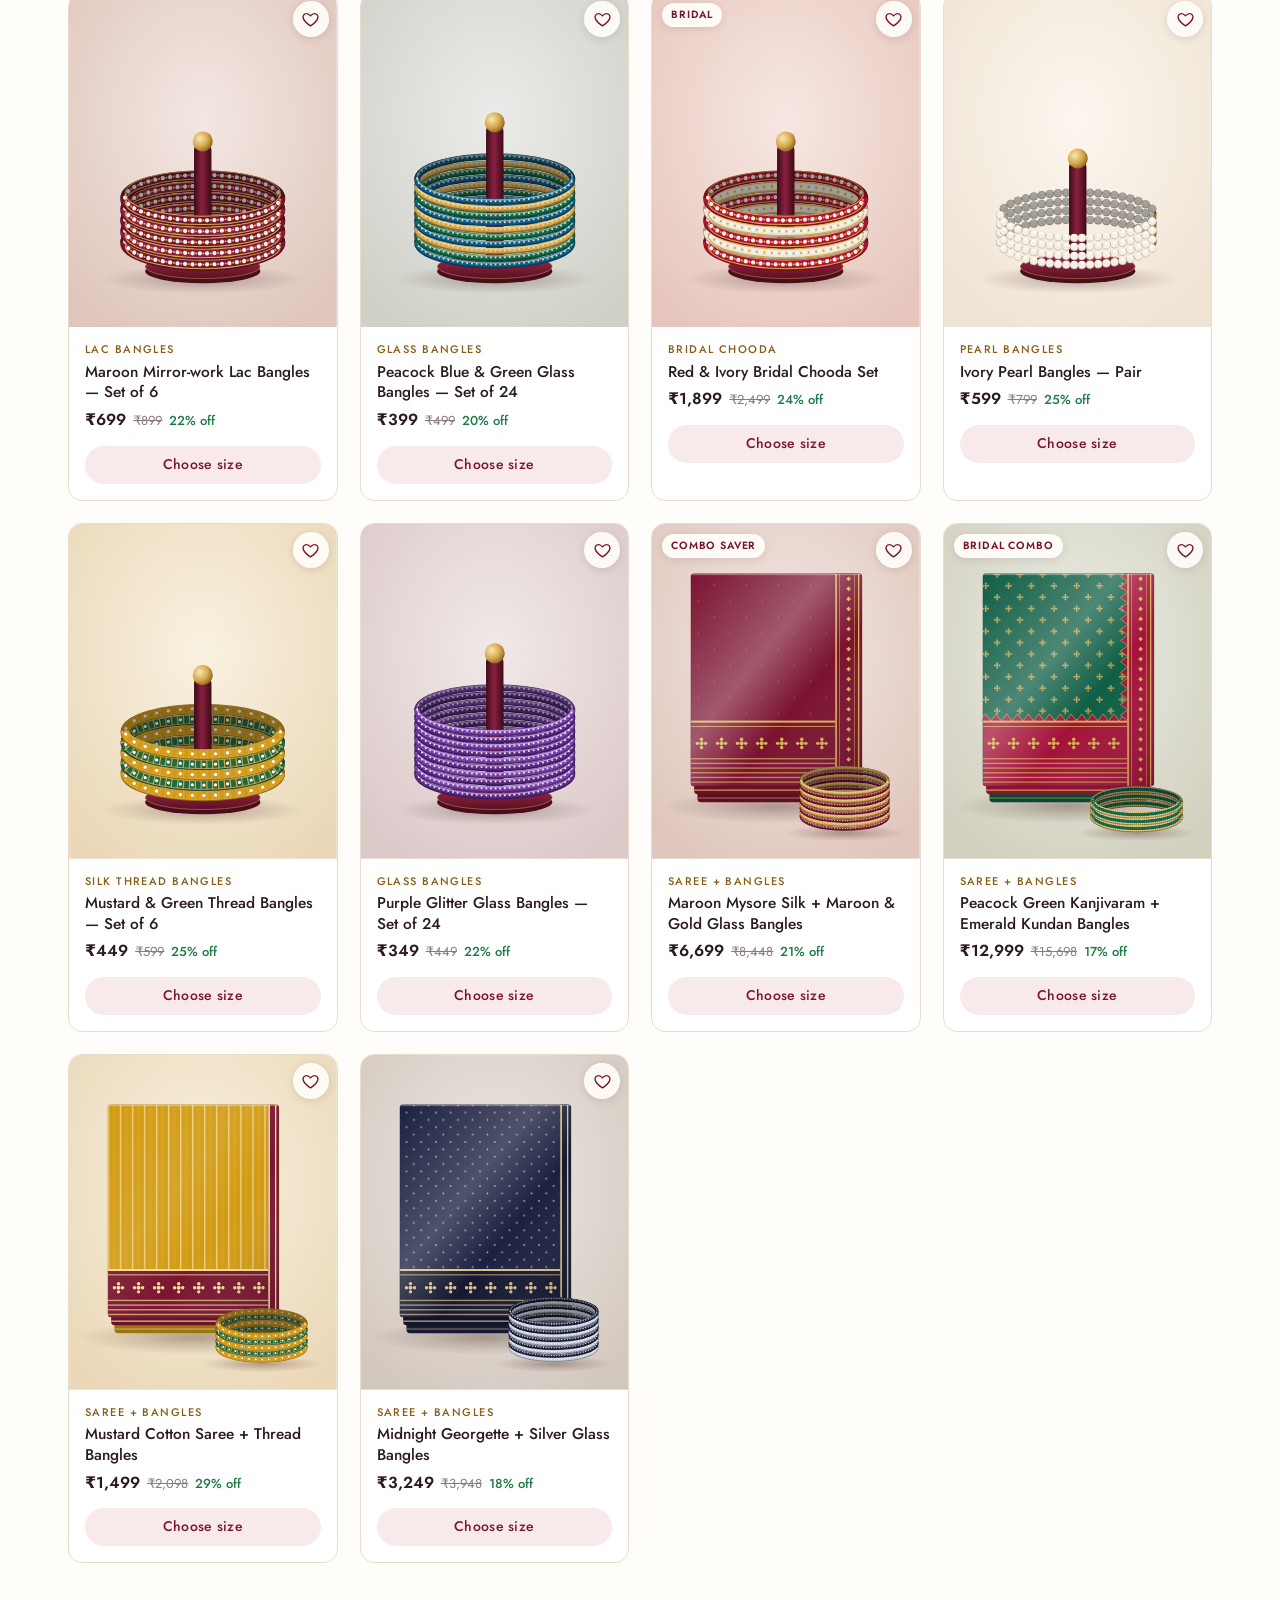
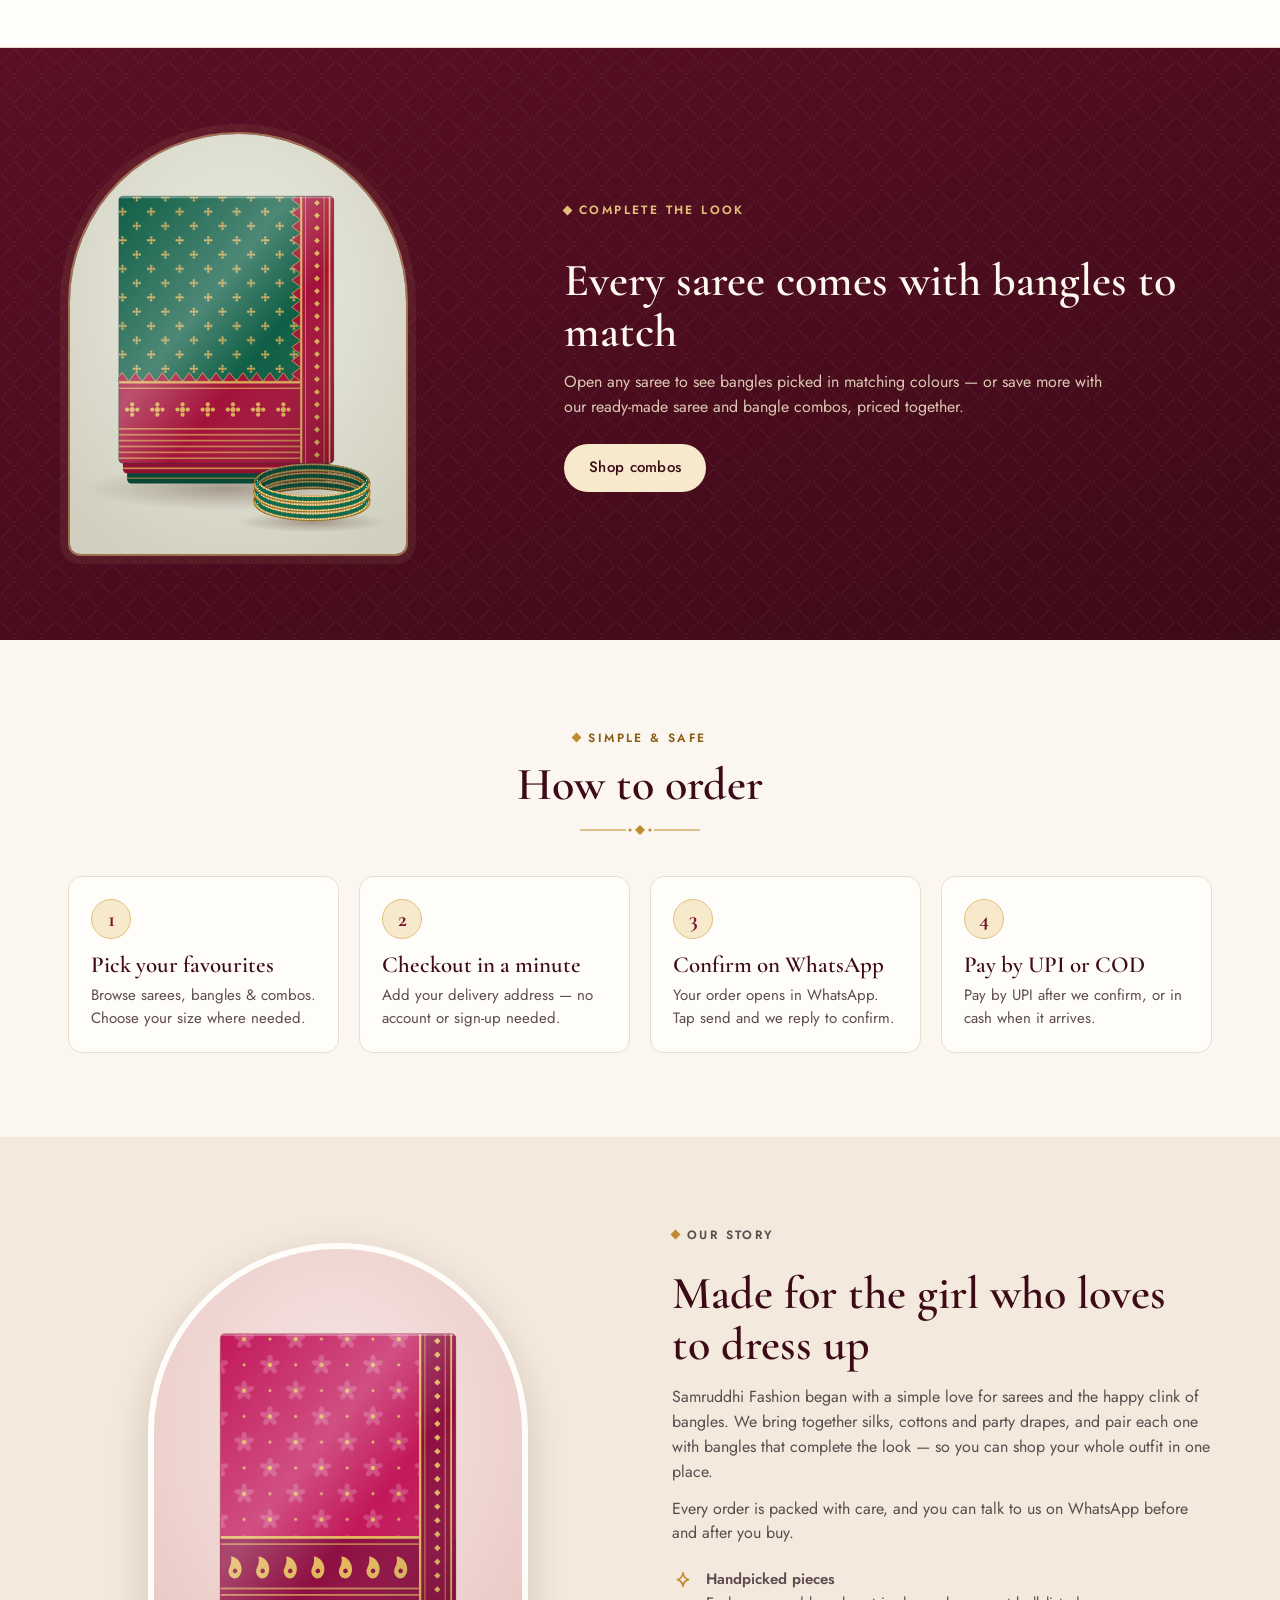
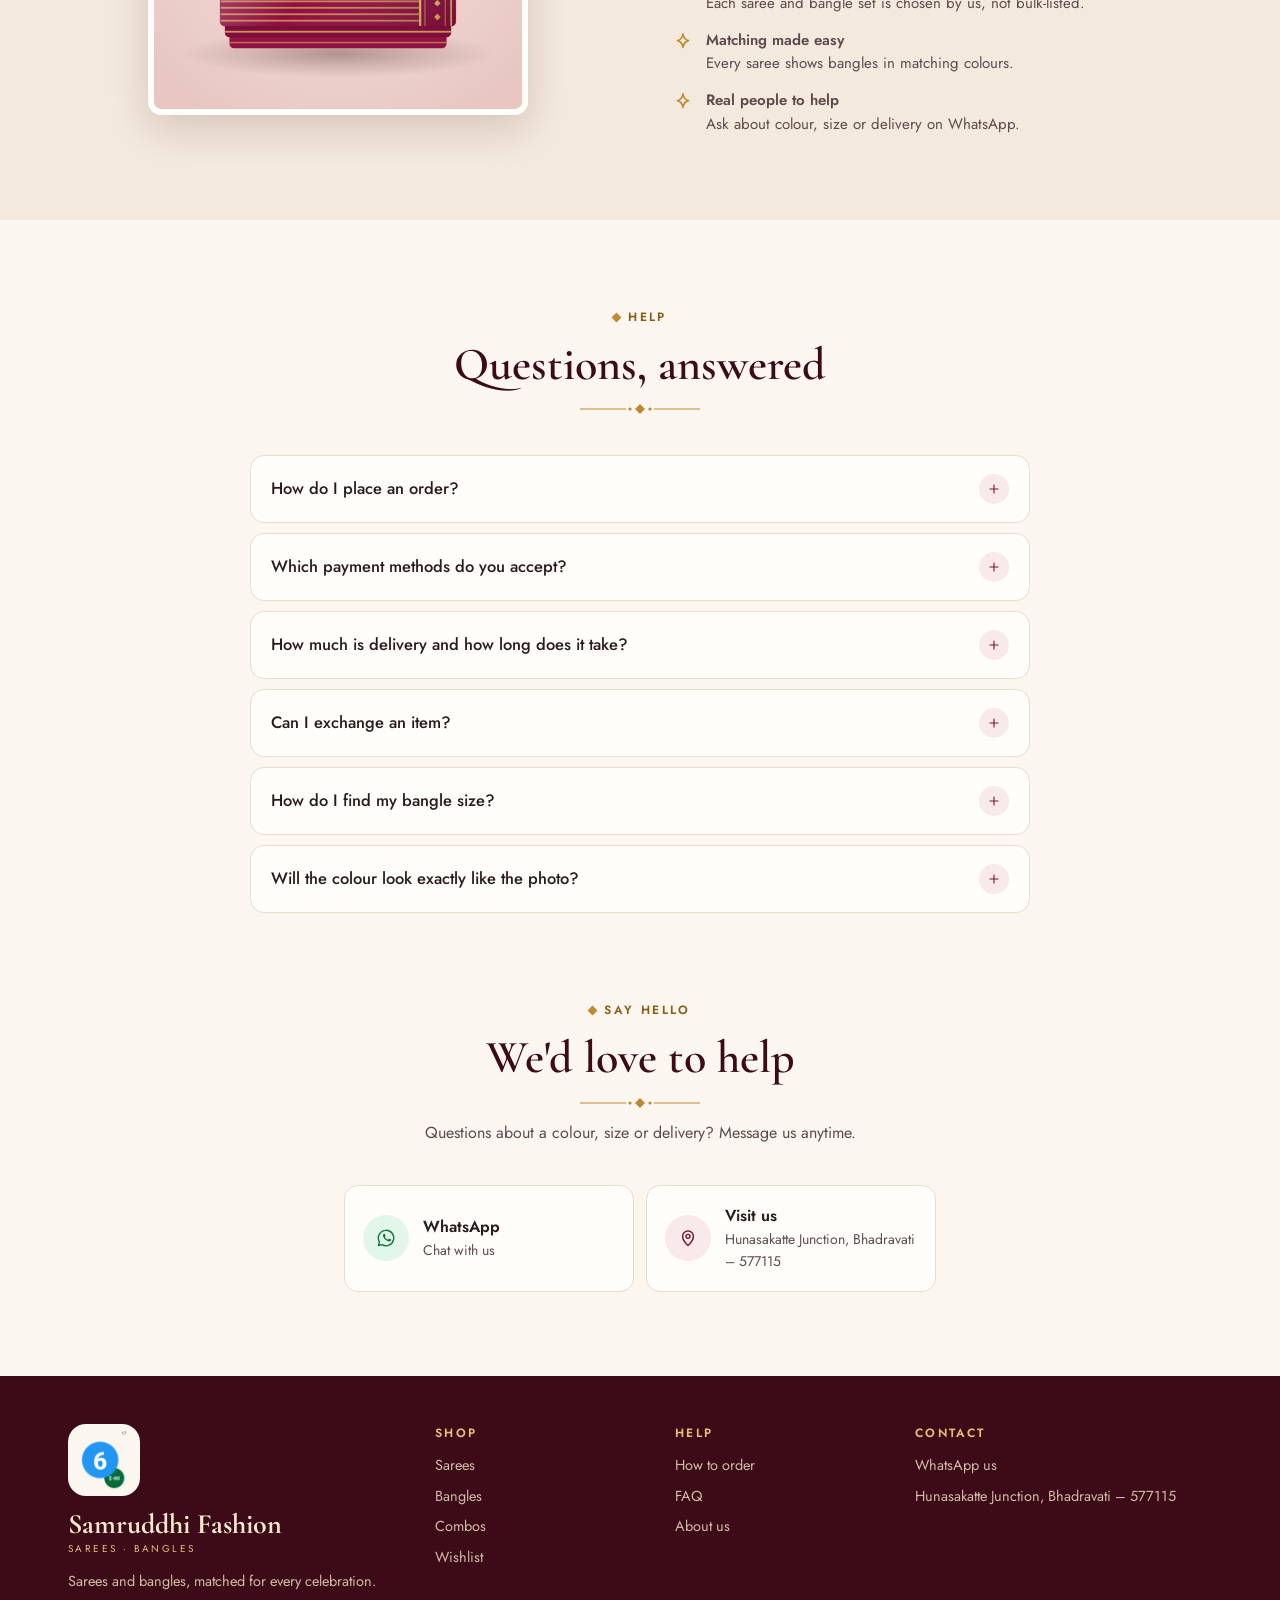
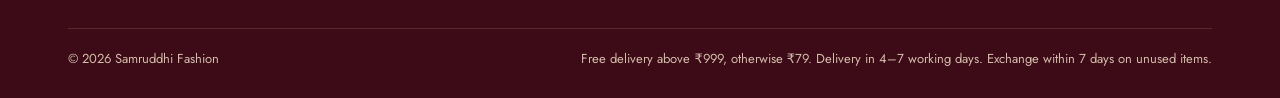
==== commit d4c14678: "Editable shop categories; full logo with the "17" Categories are now data in js/products.js ({ categ" ====
--- a/index.html
+++ b/index.html
@@ -30,9 +30,7 @@
         <span class="logo-text"><span class="logo-name" data-shop-name>Samruddhi Fashion</span><span class="logo-sub" data-shop-tagline>Sarees · Bangles</span></span>
       </a>
       <nav class="nav only-desktop" aria-label="Main">
-        <a href="#shop" data-go="sarees">Sarees</a>
-        <a href="#shop" data-go="bangles">Bangles</a>
-        <a href="#shop" data-go="combos">Combos</a>
+        <span class="nav-cats" id="navCats"><a href="#shop" data-go="all">Shop</a></span>
         <a href="#about">About</a>
         <a href="#faq">Help</a>
         <a href="#contact">Contact</a>
@@ -54,8 +52,8 @@
           <h1>Sarees and bangles, <em>matched</em> for every celebration</h1>
           <p class="lead">Silk, cotton and designer drapes — with bangles picked to complete each look. Choose in a few taps and confirm your order on WhatsApp.</p>
           <div class="hero-cta">
-            <a class="btn btn-primary" href="#shop" data-go="sarees">Shop sarees</a>
-            <a class="btn btn-ghost" href="#shop" data-go="bangles">Shop bangles</a>
+            <a class="btn btn-primary" href="#shop" data-go="all" id="heroCta1">Shop now</a>
+            <a class="btn btn-ghost" href="#shop" data-go="all" id="heroCta2" hidden>Shop</a>
           </div>
           <ul class="hero-points" id="heroPoints"></ul>
         </div>
@@ -92,7 +90,7 @@
       <div class="wrap">
         <div class="section-head">
           <p class="eyebrow">The collection</p>
-          <h2>Sarees, bangles &amp; combos</h2>
+          <h2 id="shopHeading">Shop the collection</h2>
         </div>
 
         <div class="toolbar">
@@ -131,7 +129,7 @@
           <p class="eyebrow">Complete the look</p>
           <h2>Every saree comes with bangles to match</h2>
           <p>Open any saree to see bangles picked in matching colours — or save more with our ready-made saree and bangle combos, priced together.</p>
-          <a class="btn btn-primary" href="#shop" data-go="combos">Shop combos</a>
+          <a class="btn btn-primary" href="#shop" data-go="all" id="matchCta">Shop combos</a>
         </div>
       </div>
     </section>
@@ -195,10 +193,8 @@
         </div>
         <div>
           <h4>Shop</h4>
-          <ul>
-            <li><a href="#shop" data-go="sarees">Sarees</a></li>
-            <li><a href="#shop" data-go="bangles">Bangles</a></li>
-            <li><a href="#shop" data-go="combos">Combos</a></li>
+          <ul id="footShop">
+            <li><a href="#shop" data-go="all">All products</a></li>
             <li><a href="#shop" data-go="wishlist">Wishlist</a></li>
           </ul>
         </div>
@@ -308,9 +304,7 @@
       <button type="button" class="icon-btn" data-close aria-label="Close menu"><span data-i="close"></span></button>
     </div>
     <ul class="menu-links">
-      <li><a href="#shop" data-go="sarees">Sarees</a></li>
-      <li><a href="#shop" data-go="bangles">Bangles</a></li>
-      <li><a href="#shop" data-go="combos">Combos</a></li>
+      <li id="menuCats"><a href="#shop" data-go="all">All products</a></li>
       <li><a href="#shop" data-go="wishlist">Wishlist</a></li>
       <li><a href="#about" data-close>About us</a></li>
       <li><a href="#faq" data-close>Help &amp; FAQ</a></li>
--- a/css/style.css
+++ b/css/style.css
@@ -136,7 +136,7 @@
 .header-in { display: flex; align-items: center; gap: 8px; height: var(--header-h); }
 .logo { display: flex; align-items: center; gap: 10px; text-decoration: none; margin-right: auto; min-width: 0; }
 .logo-mark { width: 40px; height: 40px; flex: none; object-fit: contain; }
-.footer-mark { width: 56px; height: 56px; margin-bottom: 12px; }
+.footer-mark { width: 72px; height: 72px; margin-bottom: 14px; padding: 5px; background: var(--cream); border-radius: 18px; }
 .menu-logo-text { margin-right: auto; margin-left: 10px; }
 .logo-text { display: flex; flex-direction: column; min-width: 0; }
 .logo-name { font-family: var(--serif); font-weight: 700; font-size: 22px; line-height: 1; color: var(--maroon); white-space: nowrap; overflow: hidden; text-overflow: ellipsis; }
@@ -208,7 +208,8 @@
 
 /* ---- categories ------------------------------------------------------------- */
 .cat-grid { display: grid; grid-template-columns: repeat(3, 1fr); gap: 10px; }
-@media (min-width: 700px) { .cat-grid { gap: 20px; } }
+@media (min-width: 700px) { .cat-grid { gap: 20px; } .cat-grid.many { grid-template-columns: repeat(auto-fit, minmax(190px, 1fr)); } }
+.nav-cats { display: contents; }
 .cat-card {
   display: flex; flex-direction: column; text-decoration: none; background: var(--ivory);
   border: 1px solid var(--line); border-radius: var(--r); overflow: hidden;
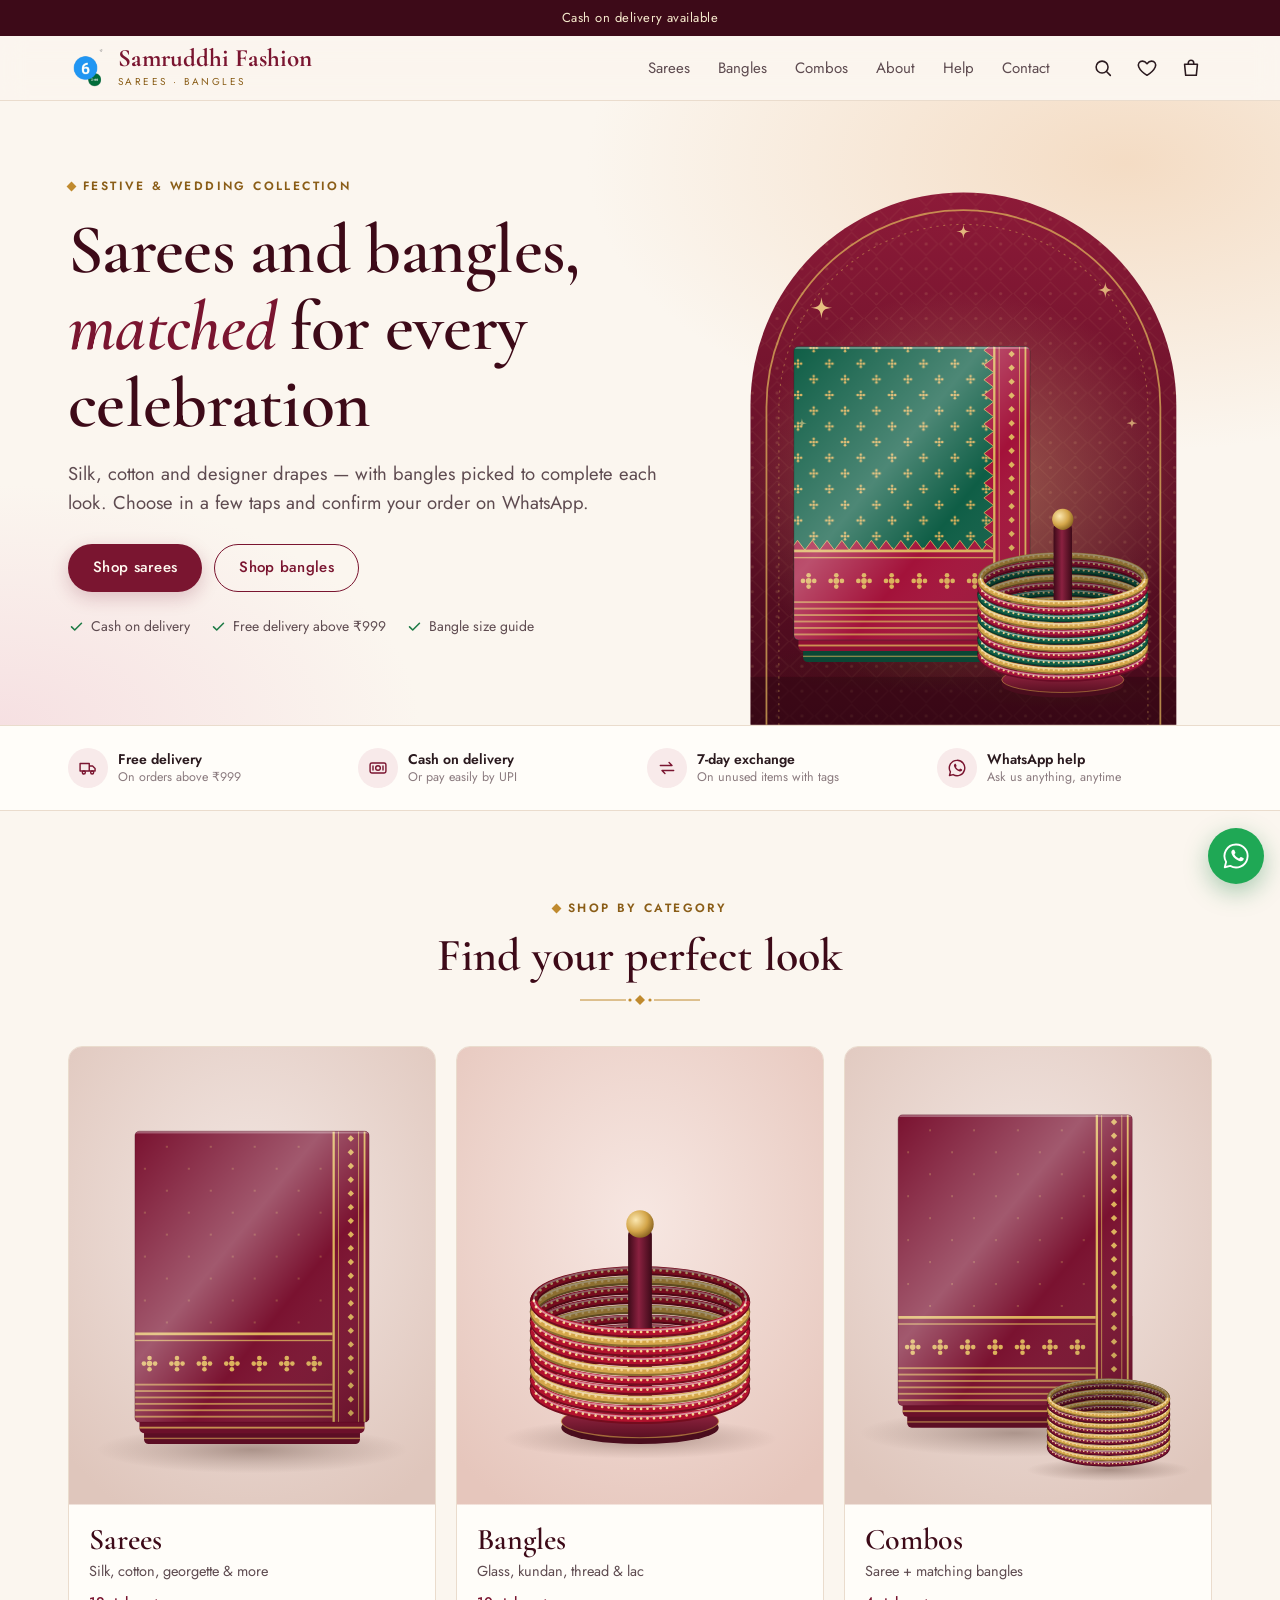
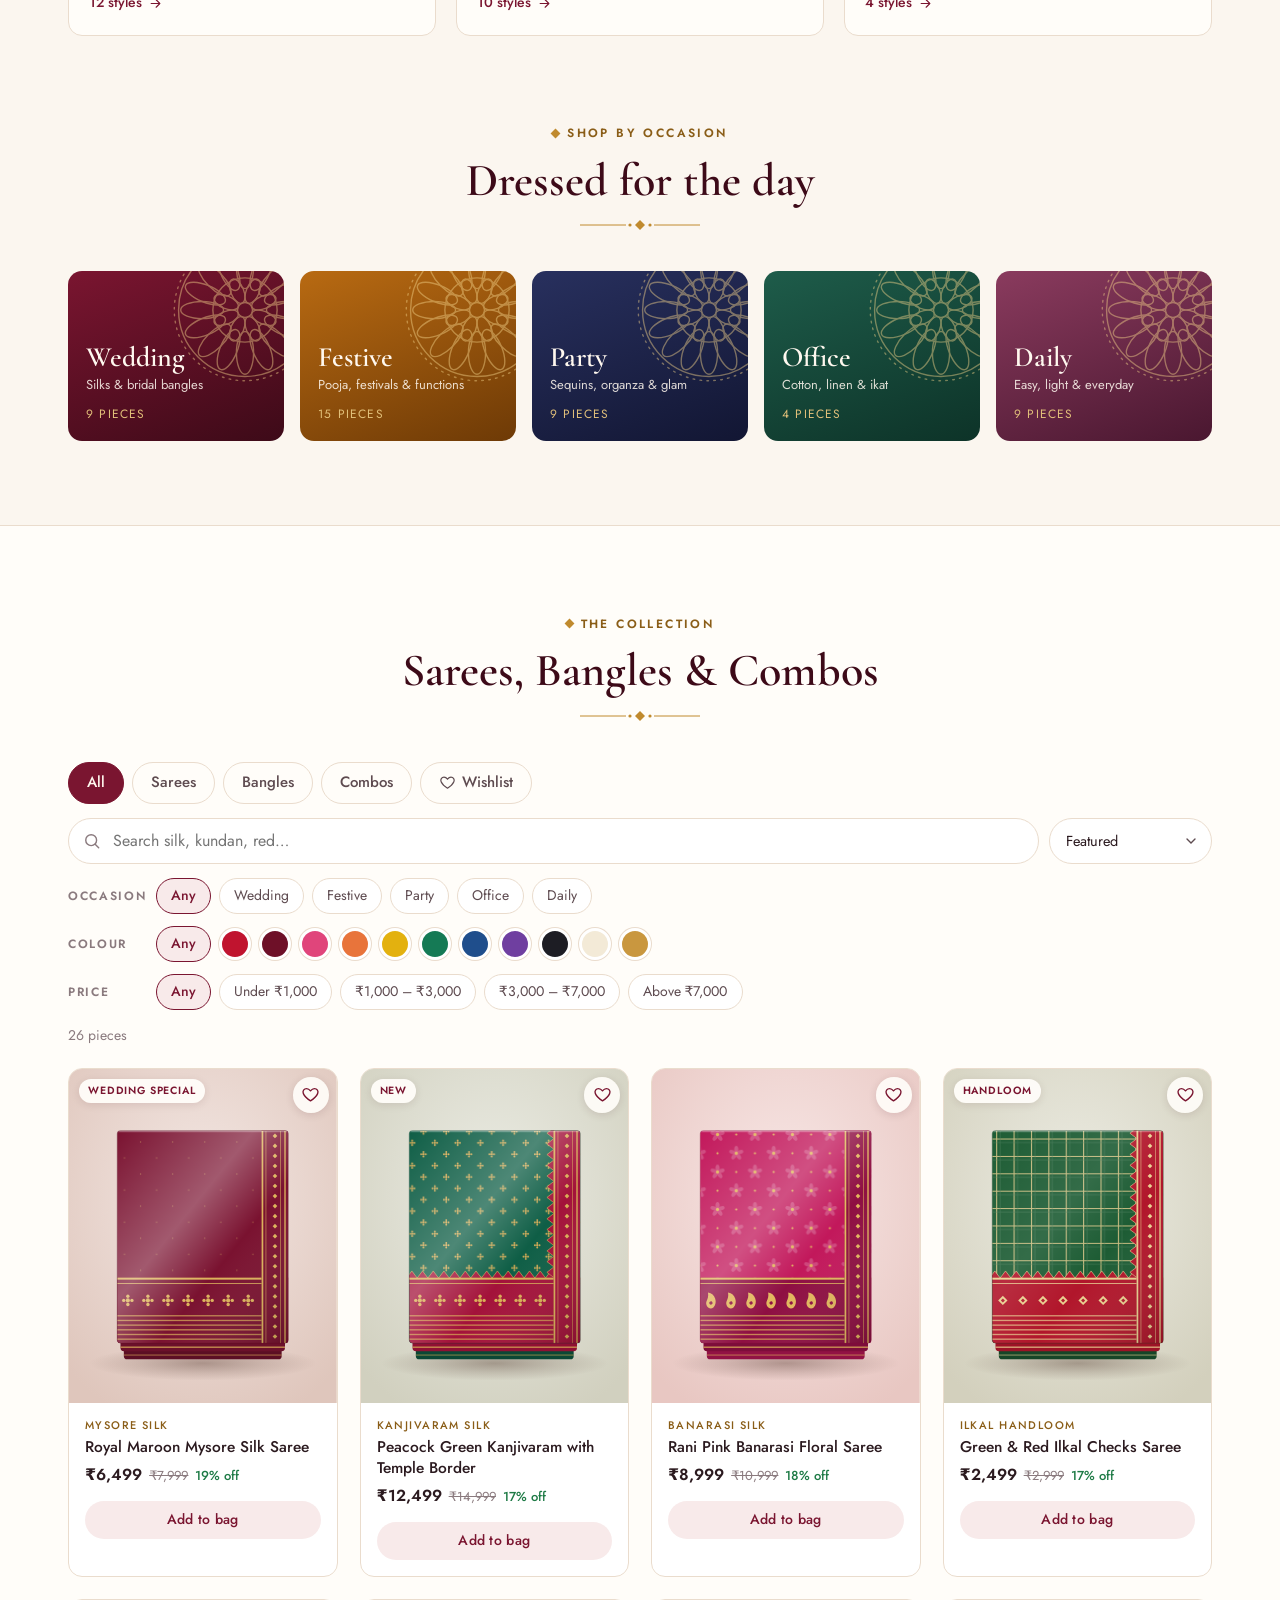
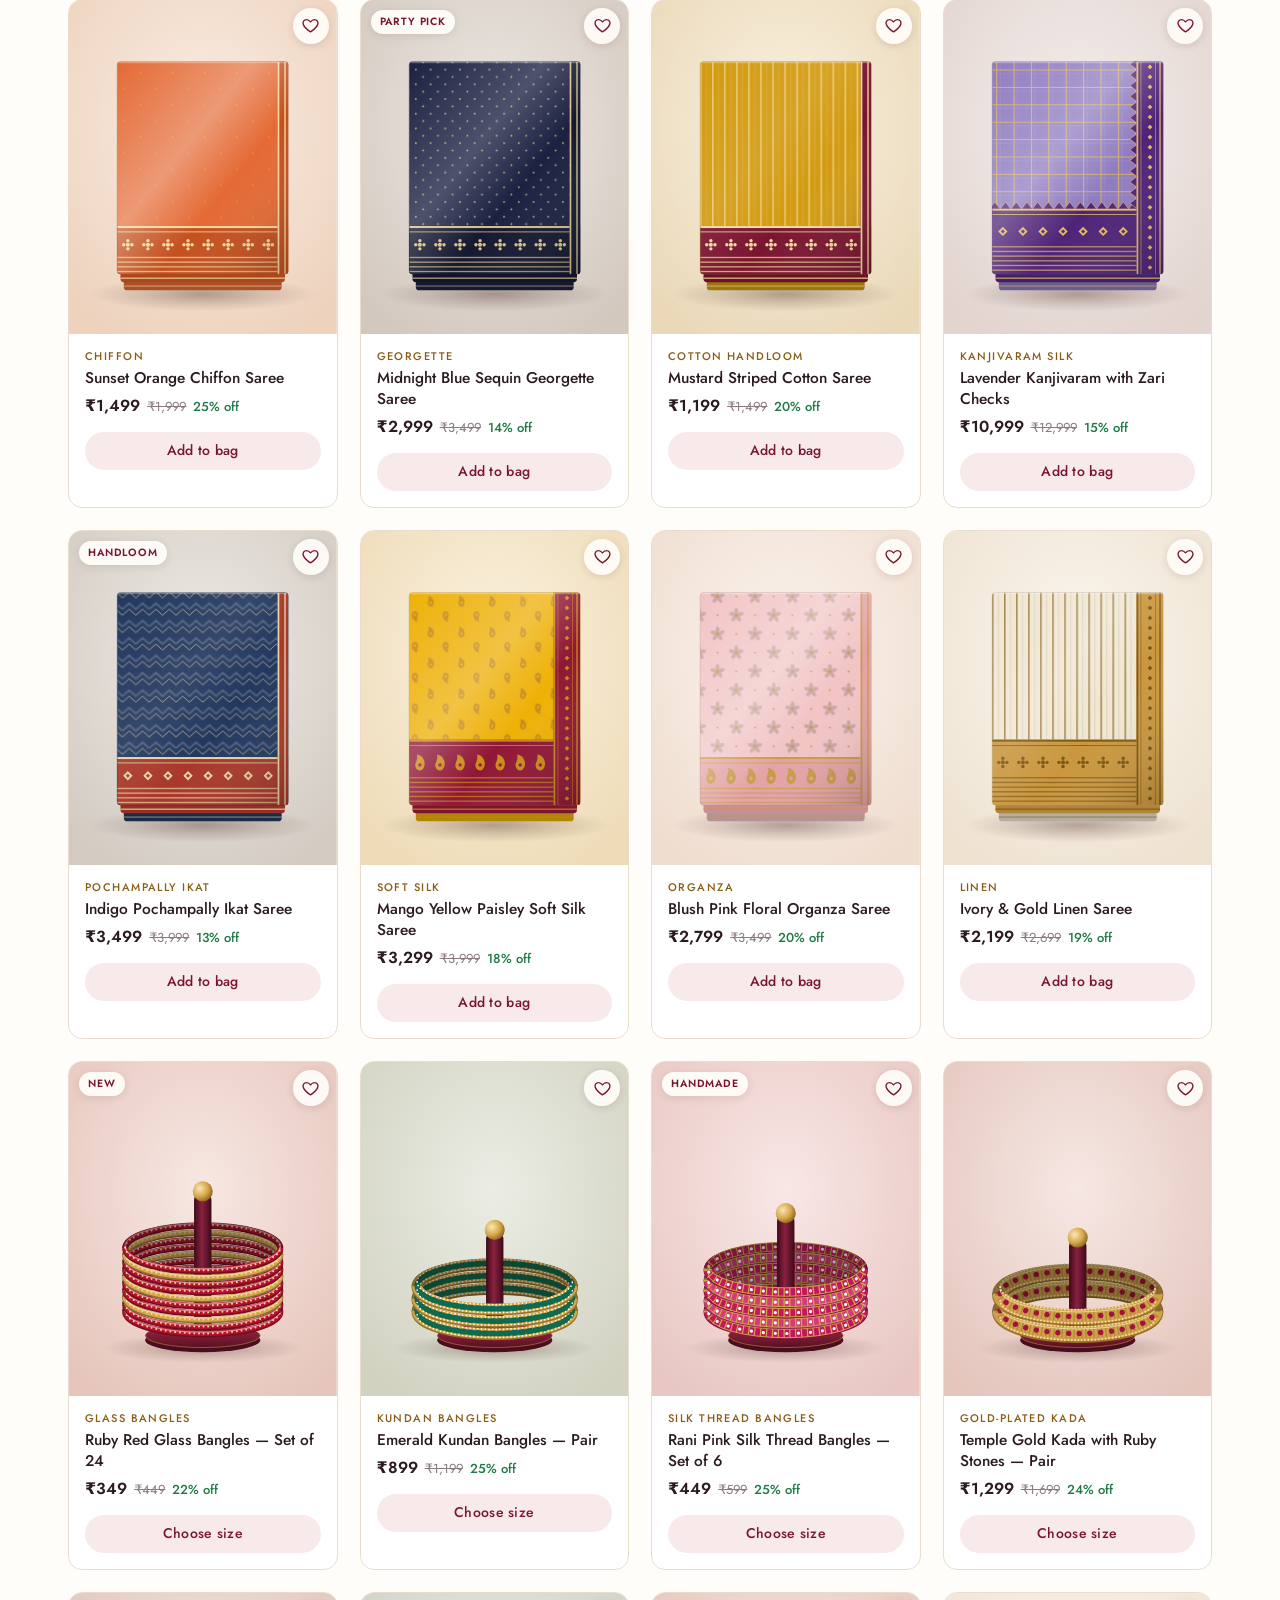
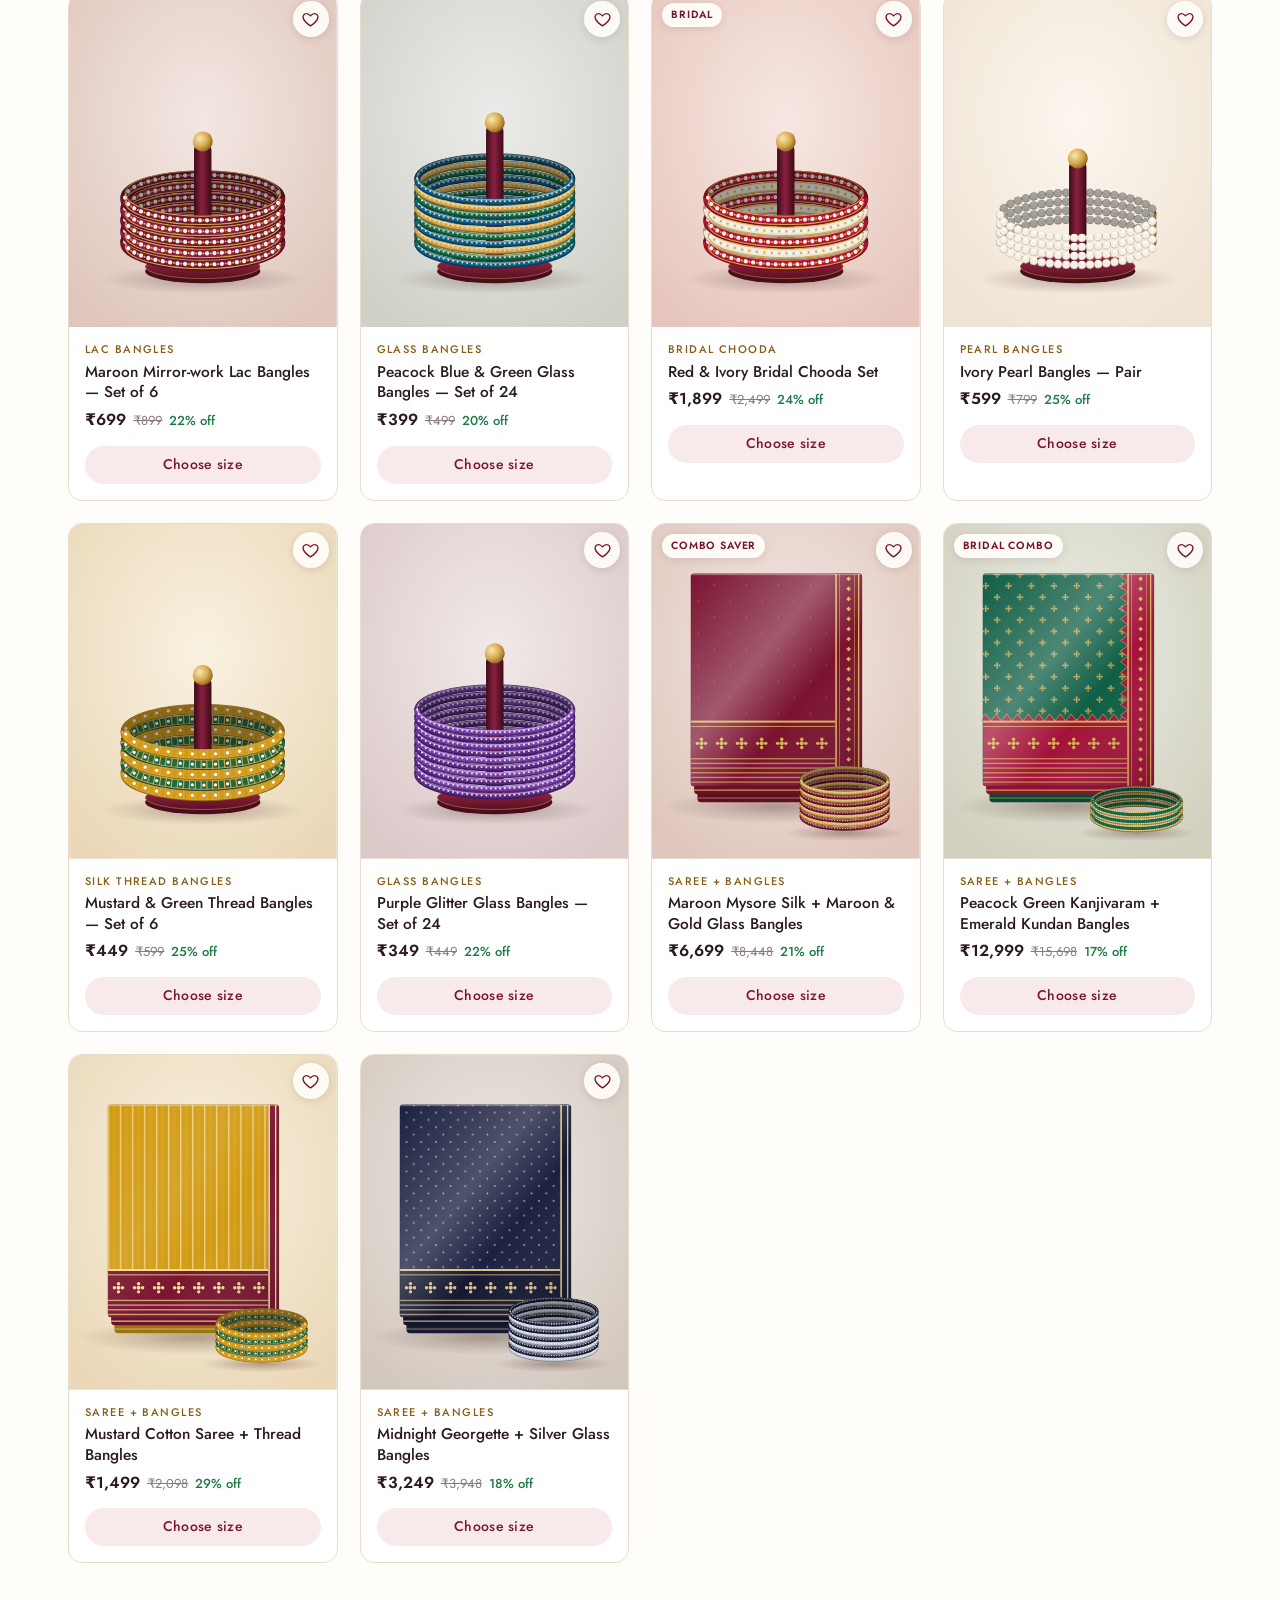
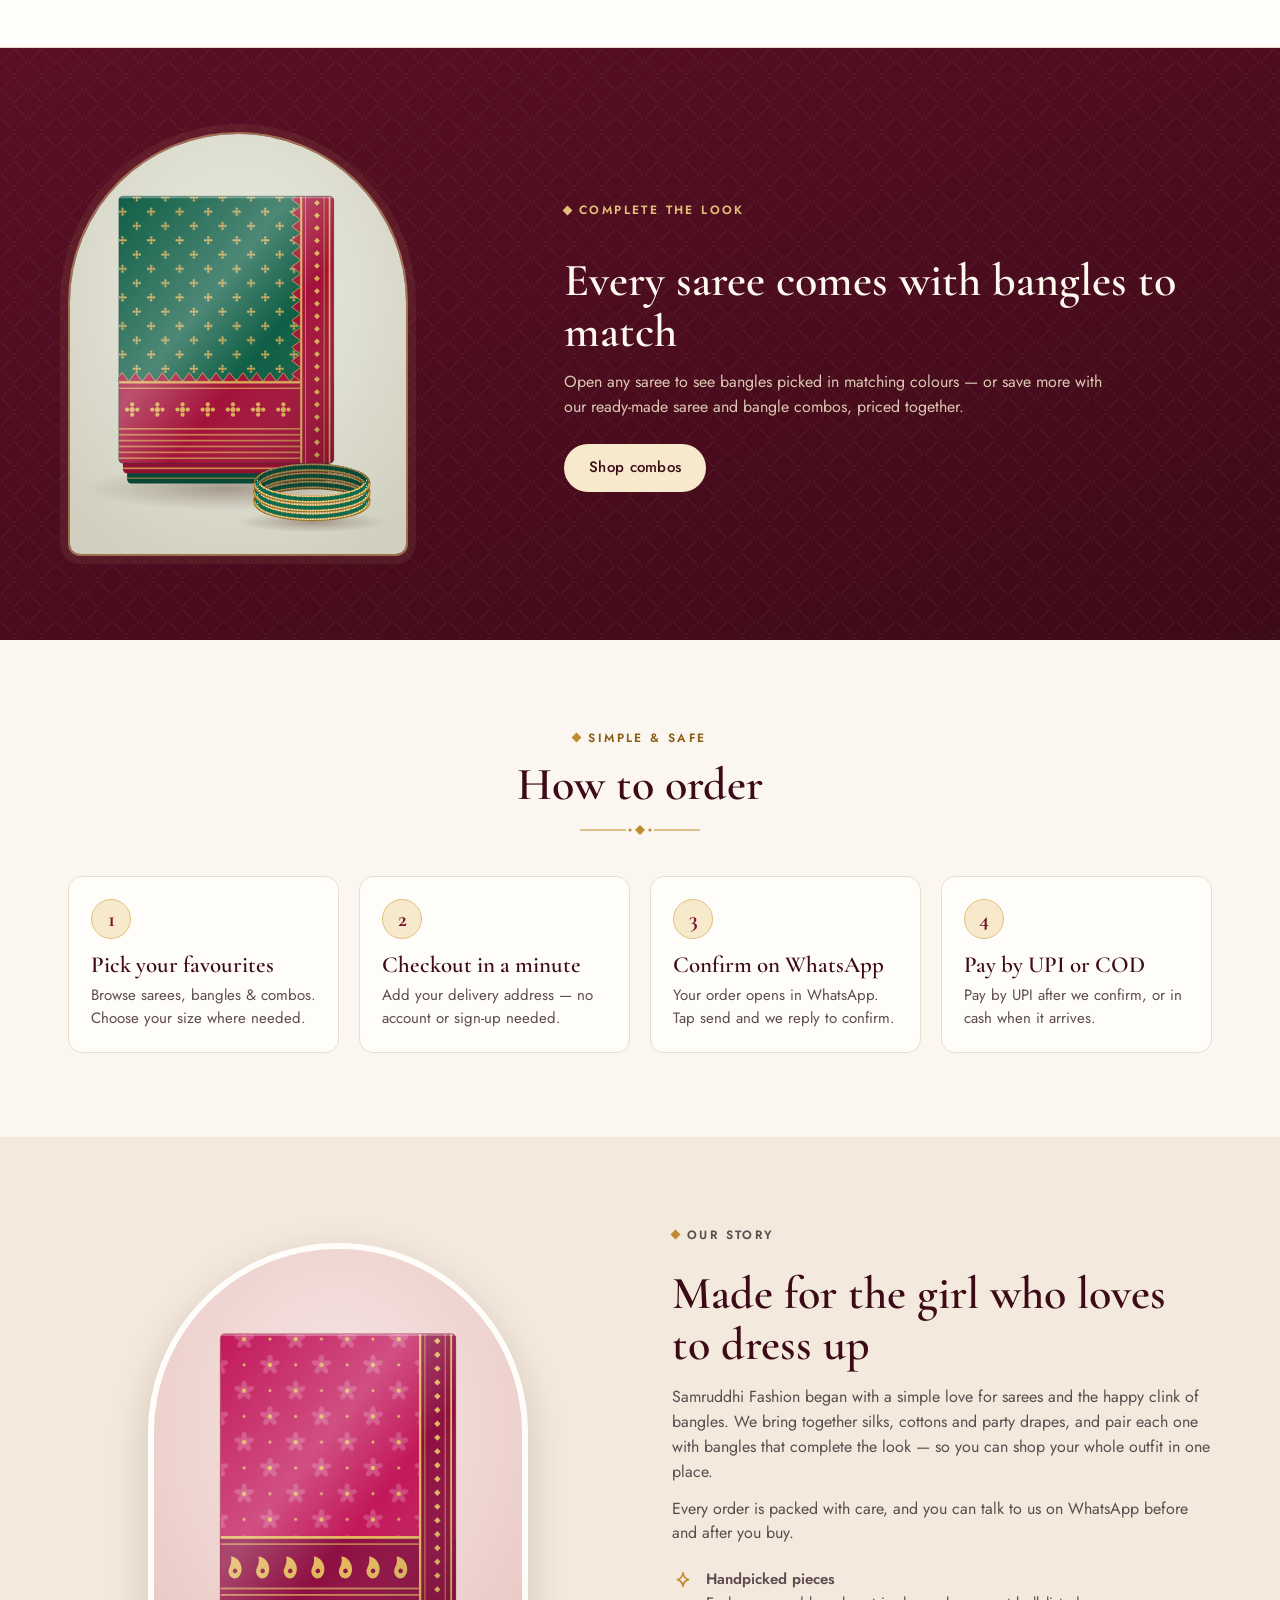
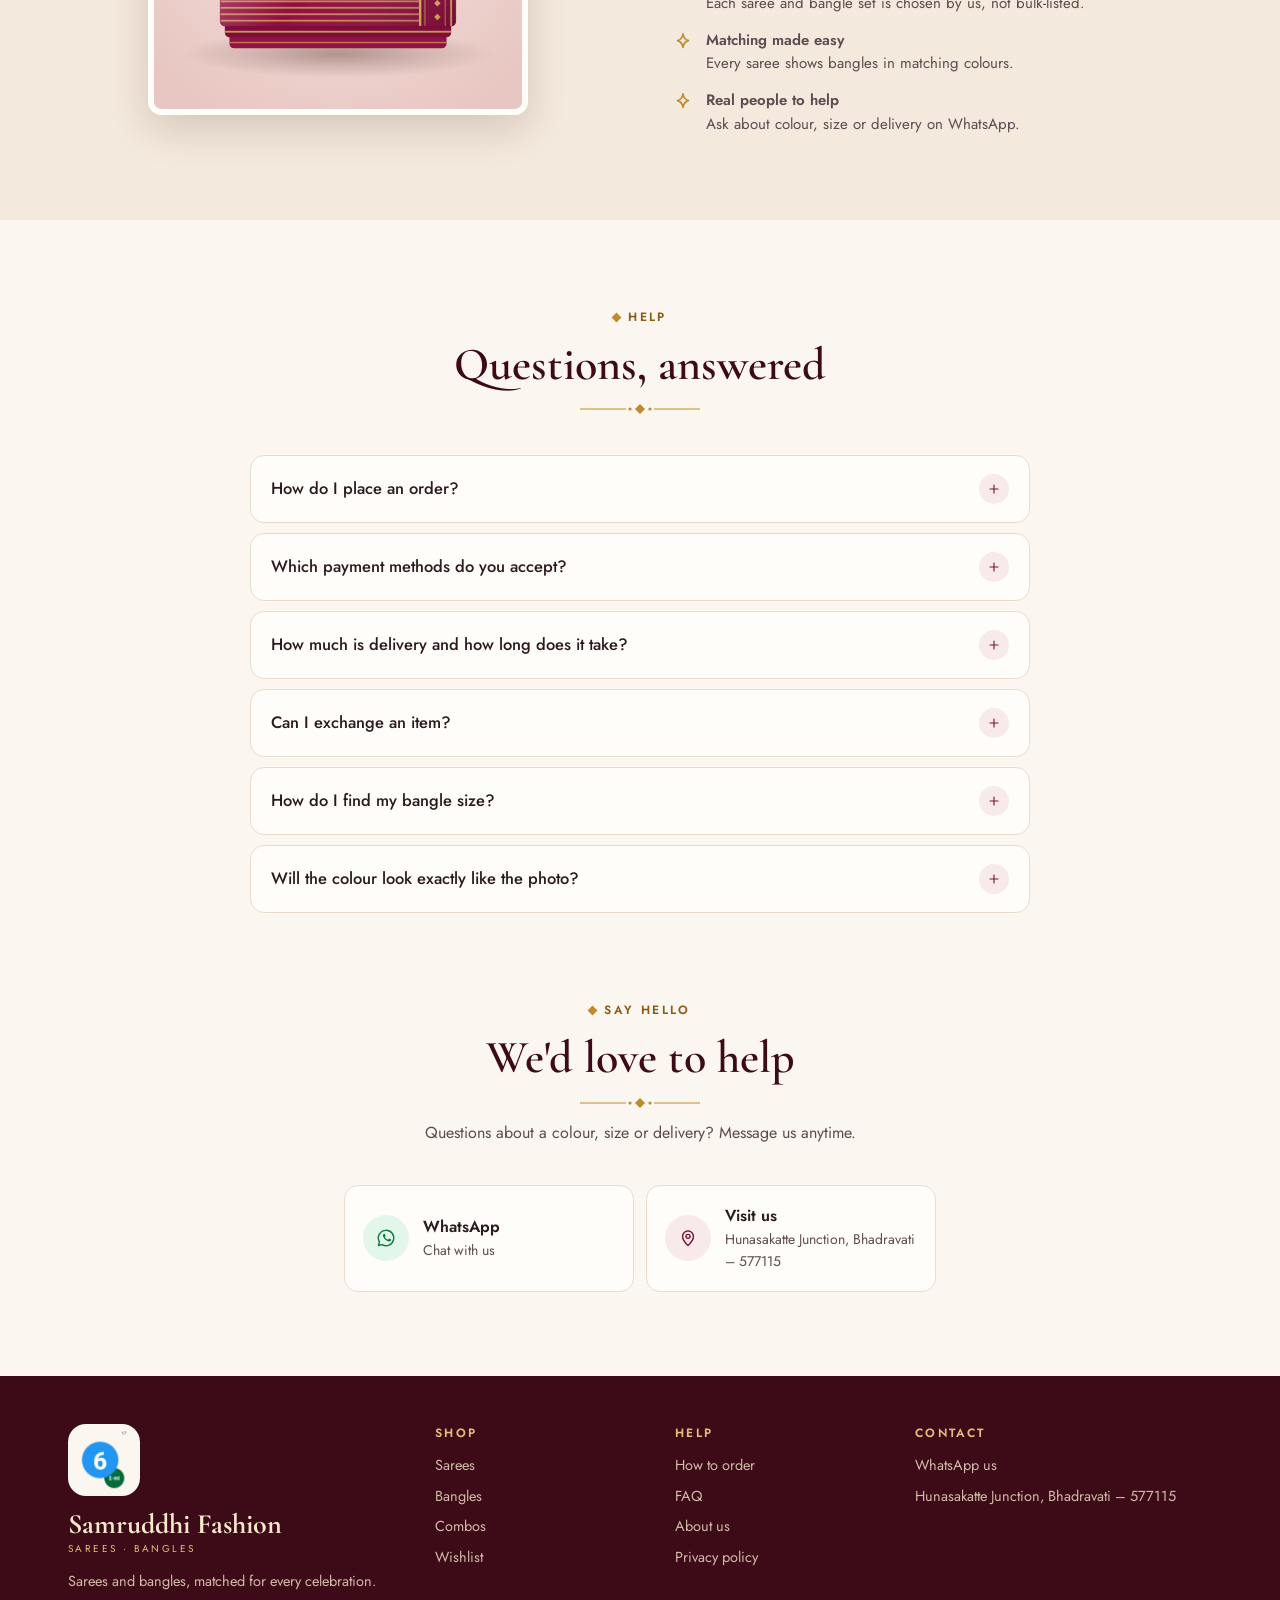
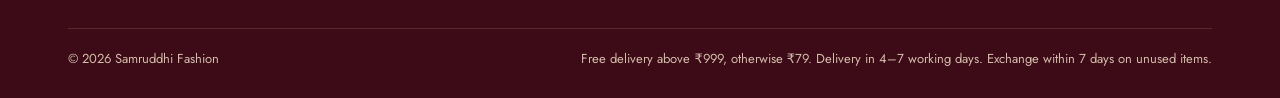
==== commit b93a6aed: "Android app (Trusted Web Activity) and installable website Website: web app manifest, app icons (inc" ====
--- a/index.html
+++ b/index.html
@@ -10,7 +10,8 @@
   <meta property="og:description" content="Sarees and bangles, matched for every celebration. Order on WhatsApp.">
   <meta property="og:type" content="website">
   <link rel="icon" type="image/png" href="images/logo.png">
-  <link rel="apple-touch-icon" href="images/logo.png">
+  <link rel="apple-touch-icon" href="images/icons/apple-touch-icon.png">
+  <link rel="manifest" href="manifest.webmanifest">
   <link rel="preconnect" href="https://fonts.googleapis.com">
   <link rel="preconnect" href="https://fonts.gstatic.com" crossorigin>
   <link rel="stylesheet" href="https://fonts.googleapis.com/css2?family=Cormorant+Garamond:ital,wght@0,500;0,600;0,700;1,500;1,600&family=Jost:wght@400;500;600&display=swap">
@@ -204,6 +205,7 @@
             <li><a href="#how">How to order</a></li>
             <li><a href="#faq">FAQ</a></li>
             <li><a href="#about">About us</a></li>
+            <li><a href="privacy.html">Privacy policy</a></li>
           </ul>
         </div>
         <div>
